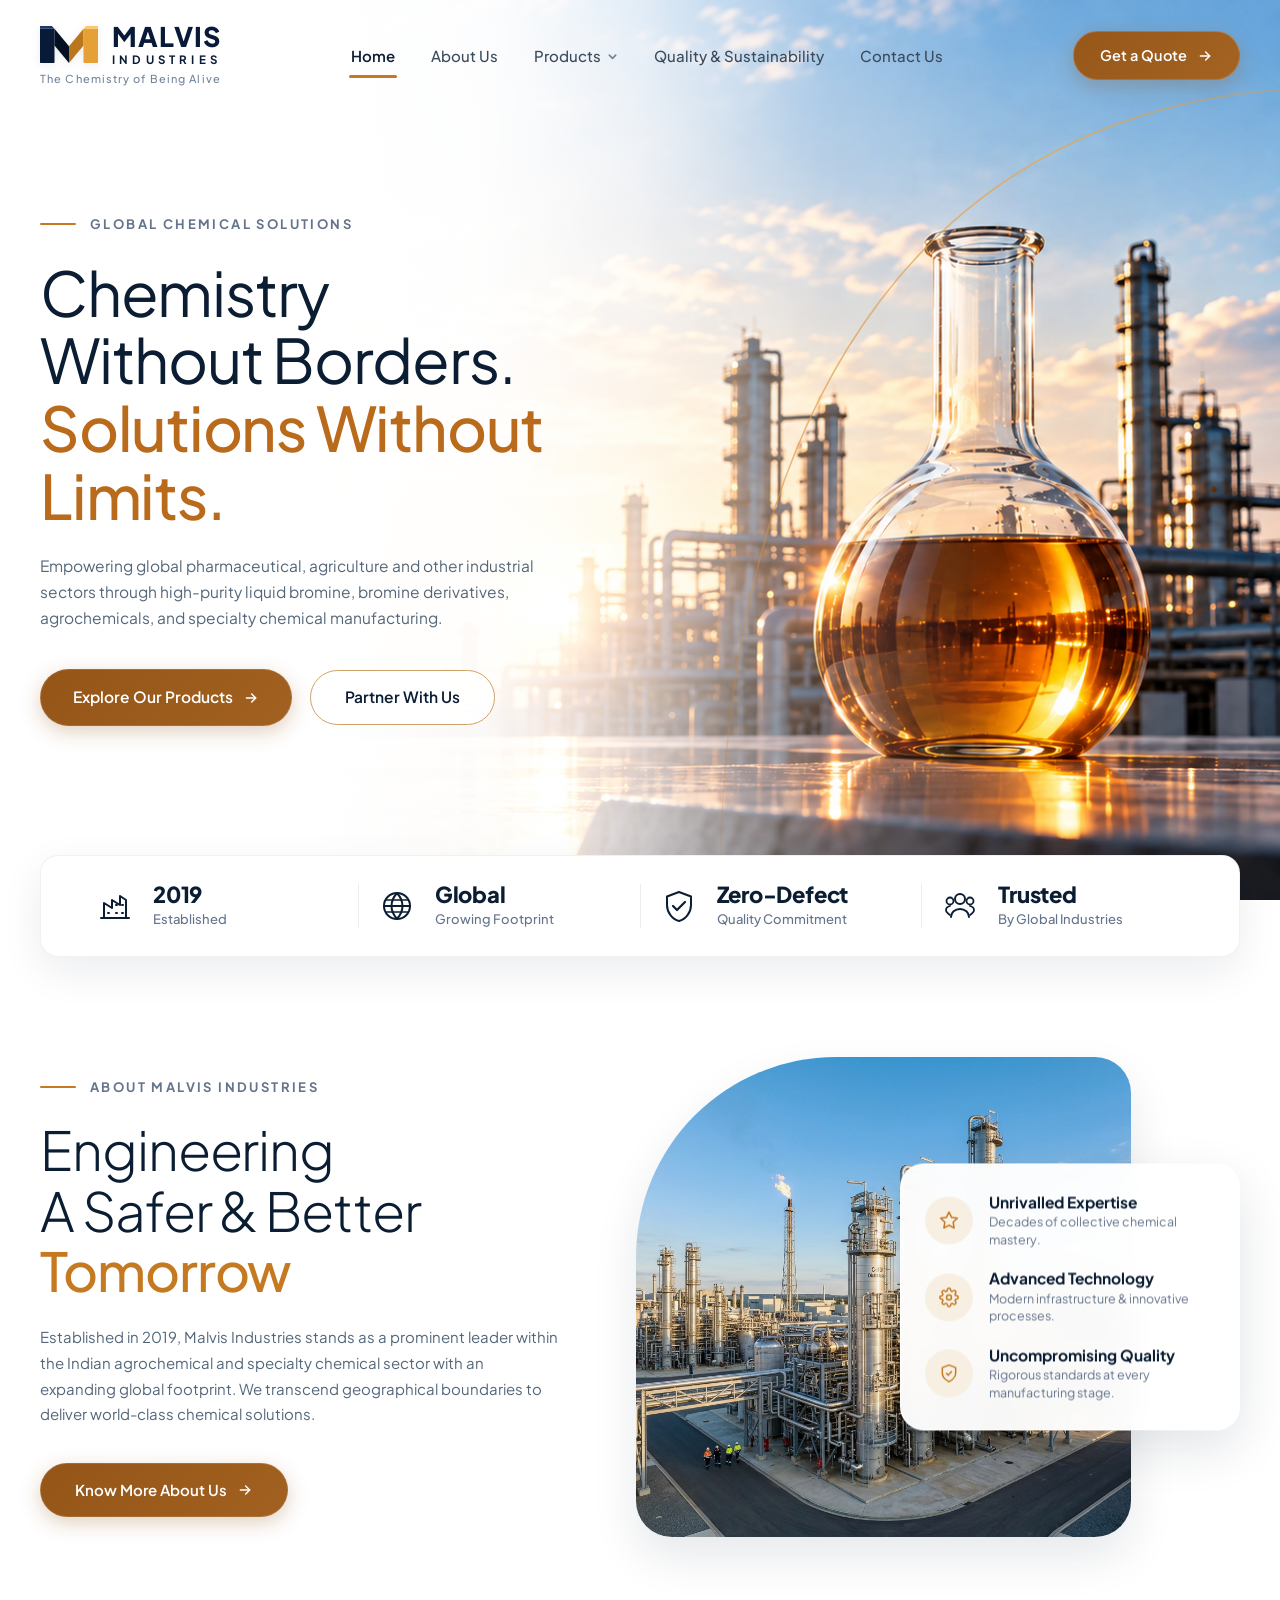
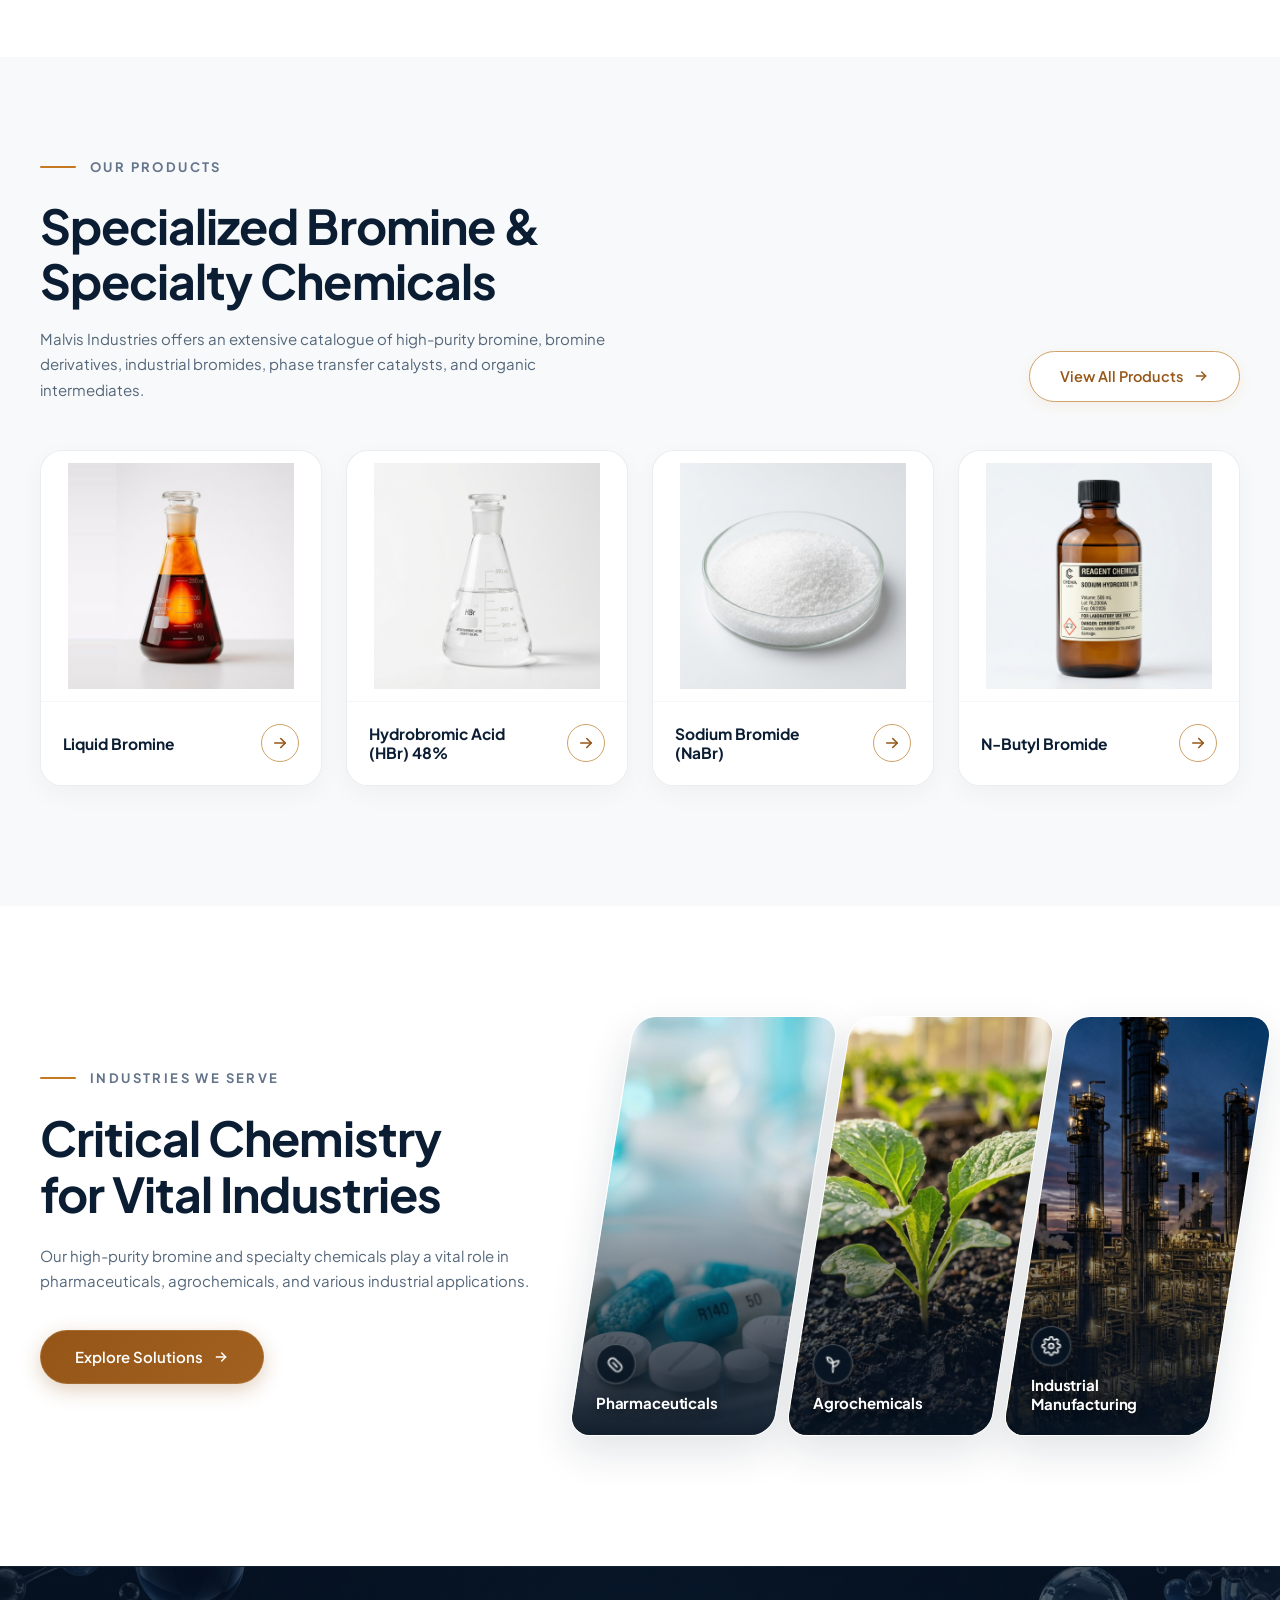
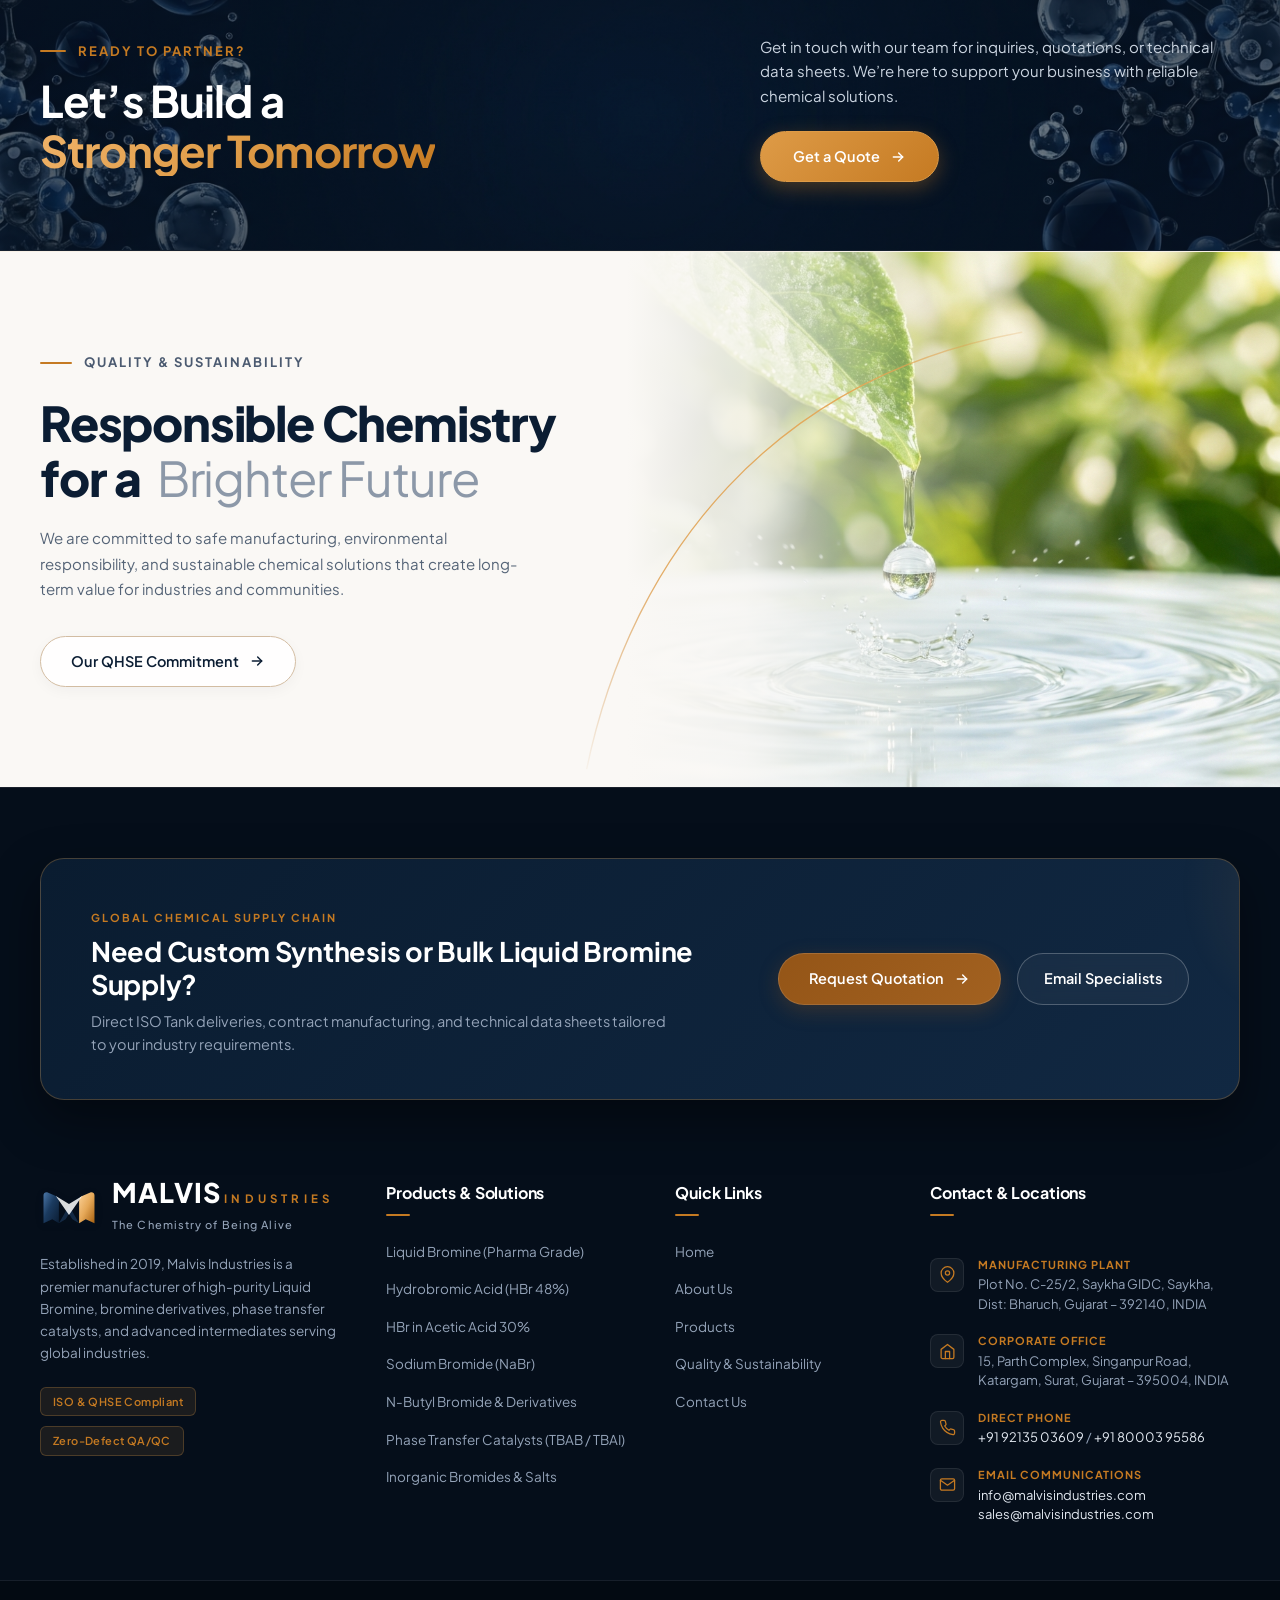
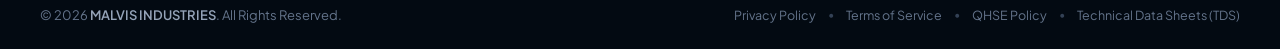
==== index.html @ 258dcbab "Initial commit: Complete Malvis Industries corporate website with full product catalog, QHSE, and re" ====
<!DOCTYPE html>
<html lang="en">
<head>
  <meta charset="UTF-8">
  <meta name="viewport" content="width=device-width, initial-scale=1.0">
  <title>MALVIS INDUSTRIES — Global Chemical Solutions | Chemistry Without Borders</title>
  <meta name="description" content="Empowering global pharmaceutical, agriculture and other industrial sectors through high-purity liquid bromine, bromine derivatives, agrochemicals, and specialty chemical manufacturing.">
  
  <!-- Google Fonts -->
  <link rel="preconnect" href="https://fonts.googleapis.com">
  <link rel="preconnect" href="https://fonts.gstatic.com" crossorigin>
  <link href="https://fonts.googleapis.com/css2?family=Plus+Jakarta+Sans:ital,wght@0,300;0,400;0,500;0,600;0,700;0,800;1,400;1,500&display=swap" rel="stylesheet">
  
  <link rel="stylesheet" href="style.css">
</head>
<body>

  <!-- Navigation Bar -->
  <header class="navbar-header" id="navbar">
    <div class="nav-container">
      
      <!-- Brand Logo -->
      <a href="#home" class="brand-logo" aria-label="MALVIS INDUSTRIES Homepage">
        <div class="brand-top-row">
          <div class="logo-icon-wrap">
            <!-- 3D Beveled Ribbon M Logo (Wider Aspect Ratio) -->
            <svg class="logo-svg" viewBox="0 0 66 42" fill="none" xmlns="http://www.w3.org/2000/svg">
              <!-- Left Navy Vertical Bar -->
              <rect x="0" y="3" width="16.5" height="39" fill="#081A38" rx="0.5" />
              <!-- Left Navy Diagonal / Inward Slope -->
              <path d="M16.5 3L33 23V42L16.5 22V3Z" fill="#050F22" />
              <!-- Right Gold Diagonal / Inward Slope -->
              <path d="M33 42V23L49.5 3V22L33 42Z" fill="#BA761A" />
              <!-- Right Gold Vertical Bar -->
              <rect x="49.5" y="3" width="16.5" height="39" fill="#E5A135" rx="0.5" />
              
              <!-- 3D Bevel Top Facets -->
              <!-- Left Top Bevel (Lighter Navy) -->
              <polygon points="0,3 16.5,3 13.5,0 0,0" fill="#1C386B" />
              <!-- Right Top Bevel (Bright Gold Accent) -->
              <polygon points="49.5,3 66,3 66,0 52.5,0" fill="#F8C768" />
            </svg>
          </div>
          <div class="brand-name-col">
            <span class="brand-malvis">MALVIS</span>
            <span class="brand-industries">INDUSTRIES</span>
          </div>
        </div>
        <span class="brand-tagline">The Chemistry of Being Alive</span>
      </a>

      <!-- Desktop Navigation Menu -->
      <nav class="nav-menu" id="navMenu">
        <ul class="nav-list">
          <li class="nav-item">
            <a href="#home" class="nav-link active">Home</a>
          </li>
          <li class="nav-item">
            <a href="about.html" class="nav-link">About Us</a>
          </li>
          <li class="nav-item has-dropdown">
            <a href="products.html" class="nav-link dropdown-toggle" aria-expanded="false" aria-haspopup="true">
              <span>Products</span>
              <svg class="dropdown-chevron" viewBox="0 0 12 12" fill="none" xmlns="http://www.w3.org/2000/svg">
                <path d="M2.5 4.5L6 8L9.5 4.5" stroke="currentColor" stroke-width="1.8" stroke-linecap="round" stroke-linejoin="round"/>
              </svg>
            </a>

            <!-- Mega Dropdown Menu -->
            <div class="nav-dropdown-menu">
              <div class="dropdown-inner">
                <div class="dropdown-header-banner">
                  <div class="dropdown-banner-copy">
                    <span class="dropdown-eyebrow">OUR CHEMICAL PORTFOLIO</span>
                    <h4 class="dropdown-banner-title">High-Purity Bromine & Specialty Solutions</h4>
                  </div>
                  <a href="products.html" class="dropdown-all-link">
                    <span>View Full Catalog</span>
                    <svg viewBox="0 0 16 16" fill="none" class="dropdown-arrow-svg">
                      <path d="M3.33 8h9.34M8.67 4l4 4-4 4" stroke="currentColor" stroke-width="1.6" stroke-linecap="round" stroke-linejoin="round"/>
                    </svg>
                  </a>
                </div>

                <div class="dropdown-categories-grid">
                  
                  <!-- Category 1: Liquid Bromine & Core Products -->
                  <a href="products.html#cat-liquid-bromine" class="dropdown-cat-card">
                    <div class="dropdown-cat-icon">
                      <svg viewBox="0 0 24 24" fill="none" stroke="currentColor" stroke-width="1.8" stroke-linecap="round" stroke-linejoin="round">
                        <path d="M10 2v7.31a2 2 0 0 1-.37 1.17l-4.26 6.39A2 2 0 0 0 7.04 20h9.92a2 2 0 0 0 1.67-3.13l-4.26-6.39A2 2 0 0 1 14 9.31V2M8.5 2h7M7 16h10"/>
                      </svg>
                    </div>
                    <div class="dropdown-cat-content">
                      <h5 class="dropdown-cat-name">Liquid Bromine & Core</h5>
                      <p class="dropdown-cat-desc">Pure Bromine 99.5%, HBr 48%, NaBr & CaBr2</p>
                    </div>
                    <span class="dropdown-item-arrow">→</span>
                  </a>

                  <!-- Category 2: Organic Bromine Derivatives -->
                  <a href="products.html#cat-organic-bromine" class="dropdown-cat-card">
                    <div class="dropdown-cat-icon">
                      <svg viewBox="0 0 24 24" fill="none" stroke="currentColor" stroke-width="1.8" stroke-linecap="round" stroke-linejoin="round">
                        <circle cx="6" cy="18" r="2.8"/>
                        <circle cx="18" cy="18" r="2.8"/>
                        <circle cx="12" cy="6" r="2.8"/>
                        <line x1="8.8" y1="18" x2="15.2" y2="18"/>
                        <line x1="7.6" y1="15.5" x2="10.4" y2="8.5"/>
                        <line x1="16.4" y1="15.5" x2="13.6" y2="8.5"/>
                      </svg>
                    </div>
                    <div class="dropdown-cat-content">
                      <h5 class="dropdown-cat-name">Organic Bromine Derivatives</h5>
                      <p class="dropdown-cat-desc">NBS, BCP, Bromoacetyl Bromide & Intermediates</p>
                    </div>
                    <span class="dropdown-item-arrow">→</span>
                  </a>

                  <!-- Category 3: Inorganic Bromides & Salts -->
                  <a href="products.html#cat-inorganic-bromides" class="dropdown-cat-card">
                    <div class="dropdown-cat-icon">
                      <svg viewBox="0 0 24 24" fill="none" stroke="currentColor" stroke-width="1.8" stroke-linecap="round" stroke-linejoin="round">
                        <path d="M21 16V8a2 2 0 0 0-1-1.73l-7-4a2 2 0 0 0-2 0l-7 4A2 2 0 0 0 3 8v8a2 2 0 0 0 1 1.73l7 4a2 2 0 0 0 2 0l7-4A2 2 0 0 0 21 16z"/>
                        <polyline points="3.27 6.96 12 12.01 20.73 6.96"/>
                        <line x1="12" y1="22.08" x2="12" y2="12"/>
                      </svg>
                    </div>
                    <div class="dropdown-cat-content">
                      <h5 class="dropdown-cat-name">Inorganic Bromides & Salts</h5>
                      <p class="dropdown-cat-desc">KBr, NH4Br, Zinc Bromide & Sodium Bromate</p>
                    </div>
                    <span class="dropdown-item-arrow">→</span>
                  </a>

                  <!-- Category 4: Quaternary Ammonium & Catalysts -->
                  <a href="products.html#cat-quaternary-ammonium" class="dropdown-cat-card">
                    <div class="dropdown-cat-icon">
                      <svg viewBox="0 0 24 24" fill="none" stroke="currentColor" stroke-width="1.8" stroke-linecap="round" stroke-linejoin="round">
                        <circle cx="12" cy="12" r="2.5"/>
                        <ellipse cx="12" cy="12" rx="9" ry="4" transform="rotate(30 12 12)"/>
                        <ellipse cx="12" cy="12" rx="9" ry="4" transform="rotate(-30 12 12)"/>
                        <ellipse cx="12" cy="12" rx="9" ry="4" transform="rotate(90 12 12)"/>
                      </svg>
                    </div>
                    <div class="dropdown-cat-content">
                      <h5 class="dropdown-cat-name">Quaternary Ammonium & Catalysts</h5>
                      <p class="dropdown-cat-desc">TBAB, TEBAC, CTAB & Phase Transfer Catalysts</p>
                    </div>
                    <span class="dropdown-item-arrow">→</span>
                  </a>

                </div>

                <!-- Dropdown Quick Contact Footer Strip -->
                <div class="dropdown-footer-bar">
                  <div class="dropdown-footer-left">
                    <span class="footer-dot-pulse"></span>
                    <span>Need bulk supply or custom formulations?</span>
                  </div>
                  <a href="contact.html#get-in-touch" class="dropdown-footer-action">
                    <span>Contact Sales</span>
                    <svg viewBox="0 0 14 14" fill="none">
                      <path d="M2.5 7h9M8 3.5l3.5 3.5L8 10.5" stroke="currentColor" stroke-width="1.6" stroke-linecap="round" stroke-linejoin="round"/>
                    </svg>
                  </a>
                </div>

              </div>
            </div>
          </li>
          <li class="nav-item">
            <a href="quality.html" class="nav-link">Quality & Sustainability</a>
          </li>
          <li class="nav-item">
            <a href="contact.html" class="nav-link">Contact Us</a>
          </li>
        </ul>
      </nav>

      <!-- Header Action CTA Button -->
      <div class="nav-cta-wrapper">
        <a href="#quote" class="btn-quote" id="openQuoteModalBtn">
          <span>Get a Quote</span>
          <svg class="btn-arrow" viewBox="0 0 20 20" fill="none" xmlns="http://www.w3.org/2000/svg">
            <path d="M4.16663 10H15.8333" stroke="currentColor" stroke-width="1.8" stroke-linecap="round" stroke-linejoin="round"/>
            <path d="M10.8333 5L15.8333 10L10.8333 15" stroke="currentColor" stroke-width="1.8" stroke-linecap="round" stroke-linejoin="round"/>
          </svg>
        </a>

        <!-- Mobile Hamburger Toggle -->
        <button class="mobile-toggle" id="mobileToggle" aria-label="Toggle navigation menu" aria-expanded="false">
          <span class="hamburger-bar"></span>
          <span class="hamburger-bar"></span>
          <span class="hamburger-bar"></span>
        </button>
      </div>

    </div>
  </header>

  <!-- Main Hero Section -->
  <main>
    <section class="hero-section" id="home">
      
      <!-- Decorative Golden Arc Overlay -->
      <div class="golden-arc-decor" aria-hidden="true">
        <svg viewBox="0 0 1200 800" preserveAspectRatio="none" fill="none" xmlns="http://www.w3.org/2000/svg">
          <path d="M500 800 C 500 320, 800 100, 1200 80" stroke="url(#arcGradient)" stroke-width="1.8" />
          <defs>
            <linearGradient id="arcGradient" x1="500" y1="800" x2="1200" y2="80" gradientUnits="userSpaceOnUse">
              <stop offset="0%" stop-color="#C57A22" stop-opacity="0.1" />
              <stop offset="35%" stop-color="#DE9B47" stop-opacity="0.75" />
              <stop offset="75%" stop-color="#E5A858" stop-opacity="0.85" />
              <stop offset="100%" stop-color="#DE9B47" stop-opacity="0.4" />
            </linearGradient>
          </defs>
        </svg>
      </div>

      <!-- Hero Background Visual (Refinery & Flask) -->
      <div class="hero-bg-container">
        <div class="hero-bg-overlay"></div>
        <img src="assets/hero.png" alt="Chemical manufacturing refinery with liquid bromine Florence flask" class="hero-bg-image" />
      </div>

      <!-- Hero Content Inner Container -->
      <div class="hero-container">
        <div class="hero-content">
          
          <!-- Eyebrow Subtitle -->
          <div class="hero-eyebrow">
            <span class="eyebrow-line"></span>
            <span class="eyebrow-text">GLOBAL CHEMICAL SOLUTIONS</span>
          </div>

          <!-- Hero Main Title -->
          <h1 class="hero-title">
            <span class="title-line-1">Chemistry</span>
            <span class="title-line-2">Without Borders.</span>
            <span class="title-line-3">Solutions Without Limits.</span>
          </h1>

          <!-- Hero Description Paragraph -->
          <p class="hero-description">
            Empowering global pharmaceutical, agriculture and other industrial sectors through high-purity liquid bromine, bromine derivatives, agrochemicals, and specialty chemical manufacturing.
          </p>

          <!-- Hero Action Buttons -->
          <div class="hero-actions">
            <a href="#products" class="btn-primary" id="exploreProductsBtn">
              <span>Explore Our Products</span>
              <svg class="btn-arrow" viewBox="0 0 20 20" fill="none" xmlns="http://www.w3.org/2000/svg">
                <path d="M4.16663 10H15.8333" stroke="currentColor" stroke-width="1.8" stroke-linecap="round" stroke-linejoin="round"/>
                <path d="M10.8333 5L15.8333 10L10.8333 15" stroke="currentColor" stroke-width="1.8" stroke-linecap="round" stroke-linejoin="round"/>
              </svg>
            </a>

            <a href="#partner" class="btn-secondary" id="partnerWithUsBtn">
              <span>Partner With Us</span>
            </a>
          </div>

        </div>
      </div>
      
    </section>

    <!-- Floating Stats & Highlights Bar -->
    <section class="stats-section">
      <div class="stats-container">
        <div class="stats-card">
          
          <!-- Stat Item 1 -->
          <div class="stat-item">
            <div class="stat-icon-wrap">
              <svg viewBox="0 0 36 36" fill="none" xmlns="http://www.w3.org/2000/svg" class="stat-icon-svg">
                <path d="M4 30H32M7 30V15L15 20V12L23 17V8L29 12V30H7Z" stroke="#0B1D33" stroke-width="2" stroke-linecap="round" stroke-linejoin="round"/>
                <path d="M11 25H12M19 25H20M25 25H26M19 17H20M25 17H26" stroke="#0B1D33" stroke-width="2" stroke-linecap="round"/>
              </svg>
            </div>
            <div class="stat-text-wrap">
              <span class="stat-value">2019</span>
              <span class="stat-label">Established</span>
            </div>
          </div>

          <div class="stat-divider"></div>

          <!-- Stat Item 2 -->
          <div class="stat-item">
            <div class="stat-icon-wrap">
              <svg viewBox="0 0 36 36" fill="none" xmlns="http://www.w3.org/2000/svg" class="stat-icon-svg">
                <circle cx="18" cy="18" r="13" stroke="#0B1D33" stroke-width="2"/>
                <path d="M5 18H31M18 5C21.5 9 23.5 13.5 23.5 18C23.5 22.5 21.5 27 18 31C14.5 27 12.5 22.5 12.5 18C12.5 13.5 14.5 9 18 5Z" stroke="#0B1D33" stroke-width="2" stroke-linecap="round" stroke-linejoin="round"/>
                <path d="M7.5 12H28.5M7.5 24H28.5" stroke="#0B1D33" stroke-width="1.6" stroke-linecap="round"/>
              </svg>
            </div>
            <div class="stat-text-wrap">
              <span class="stat-value">Global</span>
              <span class="stat-label">Growing Footprint</span>
            </div>
          </div>

          <div class="stat-divider"></div>

          <!-- Stat Item 3 -->
          <div class="stat-item">
            <div class="stat-icon-wrap">
              <svg viewBox="0 0 36 36" fill="none" xmlns="http://www.w3.org/2000/svg" class="stat-icon-svg">
                <path d="M18 4L6 8.5V17C6 24.5 11.2 31.2 18 33C24.8 31.2 30 24.5 30 17V8.5L18 4Z" stroke="#0B1D33" stroke-width="2" stroke-linecap="round" stroke-linejoin="round"/>
                <path d="M12 18L16 22L24 14" stroke="#0B1D33" stroke-width="2.2" stroke-linecap="round" stroke-linejoin="round"/>
              </svg>
            </div>
            <div class="stat-text-wrap">
              <span class="stat-value">Zero-Defect</span>
              <span class="stat-label">Quality Commitment</span>
            </div>
          </div>

          <div class="stat-divider"></div>

          <!-- Stat Item 4 -->
          <div class="stat-item">
            <div class="stat-icon-wrap">
              <svg viewBox="0 0 36 36" fill="none" xmlns="http://www.w3.org/2000/svg" class="stat-icon-svg">
                <circle cx="18" cy="11" r="5" stroke="#0B1D33" stroke-width="2"/>
                <path d="M9 29C9 24.5 13 21 18 21C23 21 27 24.5 27 29" stroke="#0B1D33" stroke-width="2" stroke-linecap="round"/>
                <circle cx="28" cy="13" r="3.5" stroke="#0B1D33" stroke-width="1.8"/>
                <path d="M28 27C29.8 25.8 32 24.2 32 22C32 19.5 30 18.5 28 18" stroke="#0B1D33" stroke-width="1.8" stroke-linecap="round"/>
                <circle cx="8" cy="13" r="3.5" stroke="#0B1D33" stroke-width="1.8"/>
                <path d="M8 27C6.2 25.8 4 24.2 4 22C4 19.5 6 18.5 8 18" stroke="#0B1D33" stroke-width="1.8" stroke-linecap="round"/>
              </svg>
            </div>
            <div class="stat-text-wrap">
              <span class="stat-value">Trusted</span>
              <span class="stat-label">By Global Industries</span>
            </div>
          </div>

        </div>
      </div>
    </section>

    <!-- About Section -->
    <section class="about-section" id="about">
      <div class="about-container">
        <div class="about-grid">
          
          <!-- Left Column: Copy & Action -->
          <div class="about-content">
            <div class="about-eyebrow">
              <span class="eyebrow-line"></span>
              <span class="eyebrow-text">ABOUT MALVIS INDUSTRIES</span>
            </div>

            <h2 class="about-title">
              <span class="title-line-dark">Engineering</span>
              <span class="title-line-dark">A Safer & Better</span>
              <span class="title-line-amber">Tomorrow</span>
            </h2>

            <p class="about-description">
              Established in 2019, Malvis Industries stands as a prominent leader within the Indian agrochemical and specialty chemical sector with an expanding global footprint. We transcend geographical boundaries to deliver world-class chemical solutions.
            </p>

            <a href="#about-more" class="btn-primary btn-about-cta" id="knowMoreBtn">
              <span>Know More About Us</span>
              <svg class="btn-arrow" viewBox="0 0 20 20" fill="none" xmlns="http://www.w3.org/2000/svg">
                <path d="M4.16663 10H15.8333" stroke="currentColor" stroke-width="1.8" stroke-linecap="round" stroke-linejoin="round"/>
                <path d="M10.8333 5L15.8333 10L10.8333 15" stroke="currentColor" stroke-width="1.8" stroke-linecap="round" stroke-linejoin="round"/>
              </svg>
            </a>
          </div>

          <!-- Right Column: Visual Arch & Floating Feature Card -->
          <div class="about-visual-wrapper">
            
            <!-- Arched Image Container -->
            <div class="about-arch-frame">
              <img src="assets/about-refinery.jpg" alt="Malvis chemical manufacturing refinery and modern distillation infrastructure" class="about-arch-image" />
              <div class="about-arch-overlay"></div>
            </div>

            <!-- Overlapping Modern Feature Card -->
            <div class="about-feature-card">
              
              <!-- Feature Item 1 -->
              <div class="feature-item">
                <div class="feature-icon-badge">
                  <svg viewBox="0 0 24 24" fill="none" xmlns="http://www.w3.org/2000/svg" class="feature-svg">
                    <path d="M12 2L15.09 8.26L22 9.27L17 14.14L18.18 21.02L12 17.77L5.82 21.02L7 14.14L2 9.27L8.91 8.26L12 2Z" stroke="#C57A22" stroke-width="1.8" stroke-linecap="round" stroke-linejoin="round"/>
                  </svg>
                </div>
                <div class="feature-text">
                  <h3 class="feature-title">Unrivalled Expertise</h3>
                  <p class="feature-desc">Decades of collective chemical mastery.</p>
                </div>
              </div>

              <!-- Feature Item 2 -->
              <div class="feature-item">
                <div class="feature-icon-badge">
                  <svg viewBox="0 0 24 24" fill="none" xmlns="http://www.w3.org/2000/svg" class="feature-svg">
                    <circle cx="12" cy="12" r="3" stroke="#C57A22" stroke-width="1.8"/>
                    <path d="M19.4 15a1.65 1.65 0 0 0 .33 1.82l.06.06a2 2 0 0 1 0 2.83 2 2 0 0 1-2.83 0l-.06-.06a1.65 1.65 0 0 0-1.82-.33 1.65 1.65 0 0 0-1 1.51V21a2 2 0 0 1-2 2 2 2 0 0 1-2-2v-.09A1.65 1.65 0 0 0 9 19.4a1.65 1.65 0 0 0-1.82.33l-.06.06a2 2 0 0 1-2.83 0 2 2 0 0 1 0-2.83l.06-.06a1.65 1.65 0 0 0 .33-1.82 1.65 1.65 0 0 0-1.51-1H3a2 2 0 0 1-2-2 2 2 0 0 1 2-2h.09A1.65 1.65 0 0 0 4.6 9a1.65 1.65 0 0 0-.33-1.82l-.06-.06a2 2 0 0 1 0-2.83 2 2 0 0 1 2.83 0l.06.06a1.65 1.65 0 0 0 1.82.33H9a1.65 1.65 0 0 0 1-1.51V3a2 2 0 0 1 2-2 2 2 0 0 1 2 2v.09a1.65 1.65 0 0 0 1 1.51 1.65 1.65 0 0 0 1.82-.33l.06-.06a2 2 0 0 1 2.83 0 2 2 0 0 1 0 2.83l-.06.06a1.65 1.65 0 0 0-.33 1.82V9a1.65 1.65 0 0 0 1.51 1H21a2 2 0 0 1 2 2 2 2 0 0 1-2 2h-.09a1.65 1.65 0 0 0-1.51 1z" stroke="#C57A22" stroke-width="1.8" stroke-linecap="round" stroke-linejoin="round"/>
                  </svg>
                </div>
                <div class="feature-text">
                  <h3 class="feature-title">Advanced Technology</h3>
                  <p class="feature-desc">Modern infrastructure & innovative processes.</p>
                </div>
              </div>

              <!-- Feature Item 3 -->
              <div class="feature-item">
                <div class="feature-icon-badge">
                  <svg viewBox="0 0 24 24" fill="none" xmlns="http://www.w3.org/2000/svg" class="feature-svg">
                    <path d="M12 22s8-4 8-10V5l-8-3-8 3v7c0 6 8 10 8 10z" stroke="#C57A22" stroke-width="1.8" stroke-linecap="round" stroke-linejoin="round"/>
                    <path d="M9 12l2 2 4-4" stroke="#C57A22" stroke-width="1.8" stroke-linecap="round" stroke-linejoin="round"/>
                  </svg>
                </div>
                <div class="feature-text">
                  <h3 class="feature-title">Uncompromising Quality</h3>
                  <p class="feature-desc">Rigorous standards at every manufacturing stage.</p>
                </div>
              </div>

            </div>

          </div>

        </div>
      </div>
    </section>

    <!-- Products Showcase Section -->
    <section class="products-section" id="products">
      <div class="products-container">
        
        <!-- Products Header Row -->
        <div class="products-header">
          <div class="products-header-left">
            <div class="products-eyebrow">
              <span class="eyebrow-line"></span>
              <span class="eyebrow-text">OUR PRODUCTS</span>
            </div>
            <h2 class="products-title">
              <span>Specialized Bromine &</span>
              <span>Specialty Chemicals</span>
            </h2>
            <p class="products-subtitle">
              Malvis Industries offers an extensive catalogue of high-purity bromine, bromine derivatives, industrial bromides, phase transfer catalysts, and organic intermediates.
            </p>
          </div>

          <div class="products-header-right">
            <a href="#quote" class="btn-outline-gold" id="viewAllProductsBtn">
              <span>View All Products</span>
              <svg class="btn-arrow" viewBox="0 0 20 20" fill="none" xmlns="http://www.w3.org/2000/svg">
                <path d="M4.16663 10H15.8333" stroke="currentColor" stroke-width="1.8" stroke-linecap="round" stroke-linejoin="round"/>
                <path d="M10.8333 5L15.8333 10L10.8333 15" stroke="currentColor" stroke-width="1.8" stroke-linecap="round" stroke-linejoin="round"/>
              </svg>
            </a>
          </div>
        </div>

        <!-- 4 Product Cards Grid -->
        <div class="products-grid">
          
          <!-- Product Card 1: Liquid Bromine -->
          <div class="product-card">
            <div class="product-image-box">
              <img src="assets/prod-liquid-bromine.jpg" alt="Liquid Bromine in laboratory Erlenmeyer flask" class="product-img" />
            </div>
            <div class="product-card-footer">
              <h3 class="product-name">Liquid Bromine</h3>
              <a href="#quote" class="product-arrow-btn" aria-label="Learn more about Liquid Bromine">
                <svg viewBox="0 0 20 20" fill="none" xmlns="http://www.w3.org/2000/svg" class="arrow-svg">
                  <path d="M4.16663 10H15.8333" stroke="currentColor" stroke-width="1.8" stroke-linecap="round" stroke-linejoin="round"/>
                  <path d="M10.8333 5L15.8333 10L10.8333 15" stroke="currentColor" stroke-width="1.8" stroke-linecap="round" stroke-linejoin="round"/>
                </svg>
              </a>
            </div>
          </div>

          <!-- Product Card 2: Hydrobromic Acid (HBr) 48% -->
          <div class="product-card">
            <div class="product-image-box">
              <img src="assets/prod-hbr-acid.jpg" alt="Hydrobromic Acid (HBr) 48% in conical flask" class="product-img" />
            </div>
            <div class="product-card-footer">
              <h3 class="product-name">Hydrobromic Acid<br>(HBr) 48%</h3>
              <a href="#quote" class="product-arrow-btn" aria-label="Learn more about Hydrobromic Acid">
                <svg viewBox="0 0 20 20" fill="none" xmlns="http://www.w3.org/2000/svg" class="arrow-svg">
                  <path d="M4.16663 10H15.8333" stroke="currentColor" stroke-width="1.8" stroke-linecap="round" stroke-linejoin="round"/>
                  <path d="M10.8333 5L15.8333 10L10.8333 15" stroke="currentColor" stroke-width="1.8" stroke-linecap="round" stroke-linejoin="round"/>
                </svg>
              </a>
            </div>
          </div>

          <!-- Product Card 3: Sodium Bromide (NaBr) -->
          <div class="product-card">
            <div class="product-image-box">
              <img src="assets/prod-sodium-bromide.jpg" alt="Sodium Bromide (NaBr) powder in glass dish" class="product-img" />
            </div>
            <div class="product-card-footer">
              <h3 class="product-name">Sodium Bromide<br>(NaBr)</h3>
              <a href="#quote" class="product-arrow-btn" aria-label="Learn more about Sodium Bromide">
                <svg viewBox="0 0 20 20" fill="none" xmlns="http://www.w3.org/2000/svg" class="arrow-svg">
                  <path d="M4.16663 10H15.8333" stroke="currentColor" stroke-width="1.8" stroke-linecap="round" stroke-linejoin="round"/>
                  <path d="M10.8333 5L15.8333 10L10.8333 15" stroke="currentColor" stroke-width="1.8" stroke-linecap="round" stroke-linejoin="round"/>
                </svg>
              </a>
            </div>
          </div>

          <!-- Product Card 4: N-Butyl Bromide -->
          <div class="product-card">
            <div class="product-image-box">
              <img src="assets/prod-butyl-bromide.jpg" alt="N-Butyl Bromide amber reagent chemical bottle" class="product-img" />
            </div>
            <div class="product-card-footer">
              <h3 class="product-name">N-Butyl Bromide</h3>
              <a href="#quote" class="product-arrow-btn" aria-label="Learn more about N-Butyl Bromide">
                <svg viewBox="0 0 20 20" fill="none" xmlns="http://www.w3.org/2000/svg" class="arrow-svg">
                  <path d="M4.16663 10H15.8333" stroke="currentColor" stroke-width="1.8" stroke-linecap="round" stroke-linejoin="round"/>
                  <path d="M10.8333 5L15.8333 10L10.8333 15" stroke="currentColor" stroke-width="1.8" stroke-linecap="round" stroke-linejoin="round"/>
                </svg>
              </a>
            </div>
          </div>

        </div>

      </div>
    </section>

    <!-- Industries We Serve Section -->
    <section class="industries-section" id="industries">
      <div class="industries-container">
        <div class="industries-grid">
          
          <!-- Left Column: Copy & CTA -->
          <div class="industries-content">
            <div class="industries-eyebrow">
              <span class="eyebrow-line"></span>
              <span class="eyebrow-text">INDUSTRIES WE SERVE</span>
            </div>
            
            <h2 class="industries-title">
              <span>Critical Chemistry</span>
              <span>for Vital Industries</span>
            </h2>

            <p class="industries-description">
              Our high-purity bromine and specialty chemicals play a vital role in pharmaceuticals, agrochemicals, and various industrial applications.
            </p>

            <a href="#quote" class="btn-primary btn-industries-cta" id="exploreSolutionsBtn">
              <span>Explore Solutions</span>
              <svg class="btn-arrow" viewBox="0 0 20 20" fill="none" xmlns="http://www.w3.org/2000/svg">
                <path d="M4.16663 10H15.8333" stroke="currentColor" stroke-width="1.8" stroke-linecap="round" stroke-linejoin="round"/>
                <path d="M10.8333 5L15.8333 10L10.8333 15" stroke="currentColor" stroke-width="1.8" stroke-linecap="round" stroke-linejoin="round"/>
              </svg>
            </a>
          </div>

          <!-- Right Column: 3 Slanted Visual Cards -->
          <div class="industries-cards-wrap">
            
            <!-- Industry Card 1: Pharmaceuticals -->
            <div class="industry-card">
              <div class="industry-card-inner">
                <img src="assets/ind-pharma.jpg" alt="Pharmaceuticals chemical applications" class="industry-card-img" />
              </div>
              <div class="industry-card-overlay"></div>
              <div class="industry-card-content">
                <div class="industry-icon-badge">
                  <!-- Pill / Capsule SVG Icon -->
                  <svg viewBox="0 0 24 24" fill="none" xmlns="http://www.w3.org/2000/svg" class="industry-svg">
                    <path d="M10.5 19.5L4.5 13.5C2.5 11.5 2.5 8.5 4.5 6.5C6.5 4.5 9.5 4.5 11.5 6.5L17.5 12.5C19.5 14.5 19.5 17.5 17.5 19.5C15.5 21.5 12.5 21.5 10.5 19.5Z" stroke="#FFFFFF" stroke-width="1.8" stroke-linecap="round" stroke-linejoin="round"/>
                    <path d="M8.5 10.5L13.5 15.5" stroke="#FFFFFF" stroke-width="1.8" stroke-linecap="round"/>
                  </svg>
                </div>
                <h3 class="industry-card-title">Pharmaceuticals</h3>
              </div>
            </div>

            <!-- Industry Card 2: Agrochemicals -->
            <div class="industry-card">
              <div class="industry-card-inner">
                <img src="assets/ind-agro.jpg" alt="Agrochemicals crop science and fertilizers" class="industry-card-img" />
              </div>
              <div class="industry-card-overlay"></div>
              <div class="industry-card-content">
                <div class="industry-icon-badge">
                  <!-- Leaf / Sprout SVG Icon -->
                  <svg viewBox="0 0 24 24" fill="none" xmlns="http://www.w3.org/2000/svg" class="industry-svg">
                    <path d="M12 22C12 22 12 15 12 11C12 7 9 4 5 4C5 8 8 11 12 11M12 11C12 11 15 8 19 8C19 12 16 15 12 15" stroke="#FFFFFF" stroke-width="1.8" stroke-linecap="round" stroke-linejoin="round"/>
                  </svg>
                </div>
                <h3 class="industry-card-title">Agrochemicals</h3>
              </div>
            </div>

            <!-- Industry Card 3: Industrial Manufacturing -->
            <div class="industry-card">
              <div class="industry-card-inner">
                <img src="assets/ind-manufacturing.jpg" alt="Industrial chemical manufacturing refinery" class="industry-card-img" />
              </div>
              <div class="industry-card-overlay"></div>
              <div class="industry-card-content">
                <div class="industry-icon-badge">
                  <!-- Factory / Gear SVG Icon -->
                  <svg viewBox="0 0 24 24" fill="none" xmlns="http://www.w3.org/2000/svg" class="industry-svg">
                    <path d="M19.4 15a1.65 1.65 0 0 0 .33 1.82l.06.06a2 2 0 0 1 0 2.83 2 2 0 0 1-2.83 0l-.06-.06a1.65 1.65 0 0 0-1.82-.33 1.65 1.65 0 0 0-1 1.51V21a2 2 0 0 1-2 2 2 2 0 0 1-2-2v-.09A1.65 1.65 0 0 0 9 19.4a1.65 1.65 0 0 0-1.82.33l-.06.06a2 2 0 0 1-2.83 0 2 2 0 0 1 0-2.83l.06-.06a1.65 1.65 0 0 0 .33-1.82 1.65 1.65 0 0 0-1.51-1H3a2 2 0 0 1-2-2 2 2 0 0 1 2-2h.09A1.65 1.65 0 0 0 4.6 9a1.65 1.65 0 0 0-.33-1.82l-.06-.06a2 2 0 0 1 0-2.83 2 2 0 0 1 2.83 0l.06.06a1.65 1.65 0 0 0 1.82.33H9a1.65 1.65 0 0 0 1-1.51V3a2 2 0 0 1 2-2 2 2 0 0 1 2 2v.09a1.65 1.65 0 0 0 1 1.51 1.65 1.65 0 0 0 1.82-.33l.06-.06a2 2 0 0 1 2.83 0 2 2 0 0 1 0 2.83l-.06.06a1.65 1.65 0 0 0-.33 1.82V9a1.65 1.65 0 0 0 1.51 1H21a2 2 0 0 1 2 2 2 2 0 0 1-2 2h-.09a1.65 1.65 0 0 0-1.51 1z" stroke="#FFFFFF" stroke-width="1.8" stroke-linecap="round" stroke-linejoin="round"/>
                    <circle cx="12" cy="12" r="3" stroke="#FFFFFF" stroke-width="1.8"/>
                  </svg>
                </div>
                <h3 class="industry-card-title">Industrial<br>Manufacturing</h3>
              </div>
            </div>

          </div>

        </div>
      </div>
    </section>

    <!-- Ready to Partner CTA Banner Section -->
    <section class="partner-banner-section">
      <div class="banner-bg-wrap">
        <img src="assets/banner-molecules.jpg" alt="Chemical molecular network background" class="banner-bg-img" />
        <div class="banner-bg-overlay"></div>
      </div>
      <div class="banner-container">
        <div class="banner-content-grid">
          
          <!-- Banner Left: Headline -->
          <div class="banner-left">
            <div class="banner-eyebrow">
              <span class="eyebrow-line-gold"></span>
              <span class="eyebrow-text-gold">READY TO PARTNER?</span>
            </div>
            <h2 class="banner-title">
              <span class="title-white">Let’s Build a</span>
              <span class="title-amber">Stronger Tomorrow</span>
            </h2>
          </div>

          <!-- Banner Right: Description & CTA -->
          <div class="banner-right">
            <p class="banner-desc">
              Get in touch with our team for inquiries, quotations, or technical data sheets. We’re here to support your business with reliable chemical solutions.
            </p>
            <a href="#quote" class="btn-primary btn-banner-cta" id="bannerGetQuoteBtn">
              <span>Get a Quote</span>
              <svg class="btn-arrow" viewBox="0 0 20 20" fill="none" xmlns="http://www.w3.org/2000/svg">
                <path d="M4.16663 10H15.8333" stroke="currentColor" stroke-width="1.8" stroke-linecap="round" stroke-linejoin="round"/>
                <path d="M10.8333 5L15.8333 10L10.8333 15" stroke="currentColor" stroke-width="1.8" stroke-linecap="round" stroke-linejoin="round"/>
              </svg>
            </a>
          </div>

        </div>
      </div>
    </section>

    <!-- Quality & Sustainability Section -->
    <section class="sustainability-section" id="quality">
      
      <!-- Sustainability Background Image Layer -->
      <div class="sustainability-bg-container">
        <div class="sustainability-bg-overlay"></div>
        <img src="assets/sustainability-leaf.jpg" alt="Pristine water droplet on fresh green leaf environmental sustainability" class="sustainability-bg-image" />
      </div>

      <!-- Golden Arc SVG Overlay -->
      <div class="sustainability-arc-decor" aria-hidden="true">
        <svg viewBox="0 0 1440 600" preserveAspectRatio="none" fill="none" xmlns="http://www.w3.org/2000/svg">
          <path d="M 660 580 C 710 340, 870 140, 1150 90" stroke="url(#sustArcGradient)" stroke-width="1.6" />
          <defs>
            <linearGradient id="sustArcGradient" x1="660" y1="580" x2="1150" y2="90" gradientUnits="userSpaceOnUse">
              <stop offset="0%" stop-color="#C57A22" stop-opacity="0.05" />
              <stop offset="30%" stop-color="#DE9B47" stop-opacity="0.8" />
              <stop offset="75%" stop-color="#E5A858" stop-opacity="0.95" />
              <stop offset="100%" stop-color="#DE9B47" stop-opacity="0.2" />
            </linearGradient>
          </defs>
        </svg>
      </div>

      <!-- Sustainability Content Container -->
      <div class="sustainability-container">
        <div class="sustainability-content">
          
          <div class="sustainability-eyebrow">
            <span class="eyebrow-line"></span>
            <span class="eyebrow-text">QUALITY & SUSTAINABILITY</span>
          </div>

          <h2 class="sustainability-title">
            <span class="sustainability-title-line">Responsible Chemistry</span>
            <span class="sustainability-title-line">
              <span class="text-navy">for a</span>
              <span class="text-muted">Brighter Future</span>
            </span>
          </h2>

          <p class="sustainability-description">
            We are committed to safe manufacturing, environmental responsibility, and sustainable chemical solutions that create long-term value for industries and communities.
          </p>

          <a href="#quote" class="btn-outline-dark" id="qhseCommitmentBtn">
            <span>Our QHSE Commitment</span>
            <svg class="btn-arrow" viewBox="0 0 20 20" fill="none" xmlns="http://www.w3.org/2000/svg">
              <path d="M4.16663 10H15.8333" stroke="currentColor" stroke-width="1.8" stroke-linecap="round" stroke-linejoin="round"/>
              <path d="M10.8333 5L15.8333 10L10.8333 15" stroke="currentColor" stroke-width="1.8" stroke-linecap="round" stroke-linejoin="round"/>
            </svg>
          </a>

        </div>
      </div>

    </section>
  </main>

  <!-- Main Footer Section -->
  <footer class="site-footer" id="contact">
    <div class="footer-top-cta">
      <div class="footer-container">
        <div class="footer-cta-card">
          <div class="footer-cta-content">
            <span class="footer-cta-badge">Global Chemical Supply Chain</span>
            <h3 class="footer-cta-title">Need Custom Synthesis or Bulk Liquid Bromine Supply?</h3>
            <p class="footer-cta-desc">Direct ISO Tank deliveries, contract manufacturing, and technical data sheets tailored to your industry requirements.</p>
          </div>
          <div class="footer-cta-actions">
            <a href="#quote" class="btn-primary btn-footer-cta" id="footerGetQuoteBtn">
              <span>Request Quotation</span>
              <svg class="btn-arrow" viewBox="0 0 20 20" fill="none" xmlns="http://www.w3.org/2000/svg">
                <path d="M4.16663 10H15.8333" stroke="currentColor" stroke-width="1.8" stroke-linecap="round" stroke-linejoin="round"/>
                <path d="M10.8333 5L15.8333 10L10.8333 15" stroke="currentColor" stroke-width="1.8" stroke-linecap="round" stroke-linejoin="round"/>
              </svg>
            </a>
            <a href="mailto:info@malvisindustries.com" class="btn-outline-light">
              <span>Email Specialists</span>
            </a>
          </div>
        </div>
      </div>
    </div>

    <div class="footer-main">
      <div class="footer-container">
        <div class="footer-grid">
          
          <!-- Column 1: Brand & Overview -->
          <div class="footer-col footer-col-brand">
            <a href="index.html" class="footer-logo">
              <div class="logo-icon-wrap">
                <svg viewBox="0 0 66 42" fill="none" xmlns="http://www.w3.org/2000/svg" class="logo-svg">
                  <defs>
                    <linearGradient id="footerNavyRibbonGrad" x1="0%" y1="0%" x2="100%" y2="100%">
                      <stop offset="0%" stop-color="#4B77A8" />
                      <stop offset="45%" stop-color="#1B3B60" />
                      <stop offset="100%" stop-color="#0B1D33" />
                    </linearGradient>
                    <linearGradient id="footerGoldRibbonGrad" x1="0%" y1="0%" x2="100%" y2="100%">
                      <stop offset="0%" stop-color="#FCD299" />
                      <stop offset="50%" stop-color="#E5A858" />
                      <stop offset="100%" stop-color="#A86110" />
                    </linearGradient>
                  </defs>
                  <path d="M4 39L4 7C4 4.5 6.5 2.8 8.8 3.8L18 8C20.2 9 21.5 11.2 21.5 13.6V39L14 34.5L4 39Z" fill="url(#footerNavyRibbonGrad)" />
                  <path d="M21.5 39L33 19L44.5 39L36.8 34.5L33 28L29.2 34.5L21.5 39Z" fill="#142B47" opacity="0.95" />
                  <path d="M44.5 39V13.6C44.5 11.2 45.8 9 48 8L57.2 3.8C59.5 2.8 62 4.5 62 7V39L52 34.5L44.5 39Z" fill="url(#footerGoldRibbonGrad)" />
                  <path d="M18 8L33 29.5L48 8L33 17L18 8Z" fill="#FFFFFF" opacity="0.85" />
                </svg>
              </div>
              <div class="brand-text">
                <span class="brand-malvis text-white">MALVIS</span>
                <span class="brand-industries text-gold">INDUSTRIES</span>
                <span class="brand-tagline text-light-muted">The Chemistry of Being Alive</span>
              </div>
            </a>

            <p class="footer-about-text">
              Established in 2019, Malvis Industries is a premier manufacturer of high-purity Liquid Bromine, bromine derivatives, phase transfer catalysts, and advanced intermediates serving global industries.
            </p>

            <div class="footer-badges">
              <span class="f-badge">ISO & QHSE Compliant</span>
              <span class="f-badge">Zero-Defect QA/QC</span>
            </div>
          </div>

          <!-- Column 2: Chemical Products -->
          <div class="footer-col">
            <h4 class="footer-heading">Products & Solutions</h4>
            <ul class="footer-links">
              <li><a href="products.html#cat-liquid-bromine">Liquid Bromine (Pharma Grade)</a></li>
              <li><a href="products.html#cat-liquid-bromine">Hydrobromic Acid (HBr 48%)</a></li>
              <li><a href="products.html#cat-liquid-bromine">HBr in Acetic Acid 30%</a></li>
              <li><a href="products.html#cat-liquid-bromine">Sodium Bromide (NaBr)</a></li>
              <li><a href="products.html#cat-organic-bromine">N-Butyl Bromide & Derivatives</a></li>
              <li><a href="products.html#cat-quaternary-ammonium">Phase Transfer Catalysts (TBAB / TBAI)</a></li>
              <li><a href="products.html#cat-inorganic-bromides">Inorganic Bromides & Salts</a></li>
            </ul>
          </div>

          <!-- Column 3: Quick Navigation -->
          <div class="footer-col">
            <h4 class="footer-heading">Quick Links</h4>
            <ul class="footer-links">
              <li><a href="index.html">Home</a></li>
              <li><a href="about.html">About Us</a></li>
              <li><a href="products.html">Products</a></li>
              <li><a href="quality.html">Quality & Sustainability</a></li>
              <li><a href="contact.html">Contact Us</a></li>
            </ul>
          </div>

          <!-- Column 4: Contact & Locations -->
          <div class="footer-col footer-col-contact">
            <h4 class="footer-heading">Contact & Locations</h4>
            
            <div class="contact-item">
              <div class="contact-icon">
                <svg viewBox="0 0 24 24" fill="none" stroke="currentColor" stroke-width="1.8" stroke-linecap="round" stroke-linejoin="round">
                  <path d="M21 10c0 7-9 13-9 13s-9-6-9-13a9 9 0 0 1 18 0z"></path>
                  <circle cx="12" cy="10" r="3"></circle>
                </svg>
              </div>
              <div class="contact-detail">
                <span class="contact-label">Manufacturing Plant</span>
                <p class="contact-text">Plot No. C-25/2, Saykha GIDC, Saykha, Dist: Bharuch, Gujarat – 392140, INDIA</p>
              </div>
            </div>

            <div class="contact-item">
              <div class="contact-icon">
                <svg viewBox="0 0 24 24" fill="none" stroke="currentColor" stroke-width="1.8" stroke-linecap="round" stroke-linejoin="round">
                  <path d="M3 9l9-7 9 7v11a2 2 0 0 1-2 2H5a2 2 0 0 1-2-2z"></path>
                  <polyline points="9 22 9 12 15 12 15 22"></polyline>
                </svg>
              </div>
              <div class="contact-detail">
                <span class="contact-label">Corporate Office</span>
                <p class="contact-text">15, Parth Complex, Singanpur Road, Katargam, Surat, Gujarat – 395004, INDIA</p>
              </div>
            </div>

            <div class="contact-item">
              <div class="contact-icon">
                <svg viewBox="0 0 24 24" fill="none" stroke="currentColor" stroke-width="1.8" stroke-linecap="round" stroke-linejoin="round">
                  <path d="M22 16.92v3a2 2 0 0 1-2.18 2 19.79 19.79 0 0 1-8.63-3.07 19.5 19.5 0 0 1-6-6 19.79 19.79 0 0 1-3.07-8.67A2 2 0 0 1 4.11 2h3a2 2 0 0 1 2 1.72 12.84 12.84 0 0 0 .7 2.81 2 2 0 0 1-.45 2.11L8.09 9.91a16 16 0 0 0 6 6l1.27-1.27a2 2 0 0 1 2.11-.45 12.84 12.84 0 0 0 2.81.7A2 2 0 0 1 22 16.92z"></path>
                </svg>
              </div>
              <div class="contact-detail">
                <span class="contact-label">Direct Phone</span>
                <p class="contact-text">
                  <a href="tel:+919213503609">+91 92135 03609</a> / <a href="tel:+918000395586">+91 80003 95586</a>
                </p>
              </div>
            </div>

            <div class="contact-item">
              <div class="contact-icon">
                <svg viewBox="0 0 24 24" fill="none" stroke="currentColor" stroke-width="1.8" stroke-linecap="round" stroke-linejoin="round">
                  <path d="M4 4h16c1.1 0 2 .9 2 2v12c0 1.1-.9 2-2 2H4c-1.1 0-2-.9-2-2V6c0-1.1.9-2 2-2z"></path>
                  <polyline points="22,6 12,13 2,6"></polyline>
                </svg>
              </div>
              <div class="contact-detail">
                <span class="contact-label">Email Communications</span>
                <p class="contact-text">
                  <a href="mailto:info@malvisindustries.com">info@malvisindustries.com</a><br>
                  <a href="mailto:sales@malvisindustries.com">sales@malvisindustries.com</a>
                </p>
              </div>
            </div>

          </div>

        </div>
      </div>
    </div>

    <!-- Footer Bottom Legal & Copyright -->
    <div class="footer-bottom">
      <div class="footer-container">
        <div class="footer-bottom-flex">
          <p class="footer-copyright">
            © 2026 <strong>MALVIS INDUSTRIES</strong>. All Rights Reserved.
          </p>
          <div class="footer-legal-links">
            <a href="#">Privacy Policy</a>
            <span class="legal-dot">•</span>
            <a href="#">Terms of Service</a>
            <span class="legal-dot">•</span>
            <a href="#">QHSE Policy</a>
            <span class="legal-dot">•</span>
            <a href="#">Technical Data Sheets (TDS)</a>
          </div>
        </div>
      </div>
    </div>
  </footer>

  <!-- Interactive Get a Quote Modal -->
  <div class="modal-backdrop" id="quoteModal" aria-hidden="true" role="dialog">
    <div class="modal-card">
      <button class="modal-close" id="closeQuoteModalBtn" aria-label="Close quote modal">&times;</button>
      
      <div class="modal-header">
        <div class="modal-badge">Request Consultation</div>
        <h3 class="modal-title">Get a Custom Chemical Quote</h3>
        <p class="modal-desc">Connect with our chemical specialists for technical specifications, liquid bromine pricing, and bulk delivery contracts.</p>
      </div>

      <form class="quote-form" id="quoteForm" onsubmit="event.preventDefault(); handleQuoteSubmit();">
        <div class="form-row">
          <div class="form-group">
            <label for="fullName">Full Name</label>
            <input type="text" id="fullName" placeholder="e.g. Dr. Arthur Miller" required />
          </div>
          <div class="form-group">
            <label for="workEmail">Business Email</label>
            <input type="email" id="workEmail" placeholder="arthur@enterprise.com" required />
          </div>
        </div>

        <div class="form-row">
          <div class="form-group">
            <label for="companyName">Company / Organization</label>
            <input type="text" id="companyName" placeholder="Global Pharma Ltd." required />
          </div>
          <div class="form-group">
            <label for="productInterest">Chemical Sector / Interest</label>
            <select id="productInterest" required>
              <option value="" disabled selected>Select chemical category</option>
              <option value="liquid-bromine">High-Purity Liquid Bromine</option>
              <option value="bromine-derivatives">Bromine Derivatives</option>
              <option value="agrochemicals">Agrochemical Intermediates</option>
              <option value="specialty-chemicals">Specialty Chemical Manufacturing</option>
            </select>
          </div>
        </div>

        <div class="form-group">
          <label for="casNumber">Chemical Name / CAS Number of Interest</label>
          <input type="text" id="casNumber" placeholder="e.g. Liquid Bromine [CAS 7726-95-6] or TBAB [CAS 1643-19-2]" />
        </div>

        <div class="form-group">
          <label for="requirements">Specific Requirements / Volume / Delivery Port</label>
          <textarea id="requirements" rows="3" placeholder="Specify purity grade (Pharma / Industrial), volume, packaging (ISO Tank, Drums), or export delivery port..."></textarea>
        </div>

        <button type="submit" class="btn-primary modal-submit-btn">
          <span>Submit Quote Request</span>
          <svg class="btn-arrow" viewBox="0 0 20 20" fill="none" xmlns="http://www.w3.org/2000/svg">
            <path d="M4.16663 10H15.8333" stroke="currentColor" stroke-width="1.8" stroke-linecap="round" stroke-linejoin="round"/>
            <path d="M10.8333 5L15.8333 10L10.8333 15" stroke="currentColor" stroke-width="1.8" stroke-linecap="round" stroke-linejoin="round"/>
          </svg>
        </button>
      </form>
      
      <div class="quote-success-message" id="quoteSuccessMessage" style="display: none;">
        <div class="success-icon">✓</div>
        <h4>Inquiry Received</h4>
        <p>Thank you. Our technical sales team will review your specifications and contact you within 24 business hours.</p>
      </div>
    </div>
  </div>

  <script src="script.js"></script>
</body>
</html>
---- style.css ----
/* ==========================================================================
   MALVIS INDUSTRIES — DESIGN SYSTEM & STYLESHEET
   ========================================================================== */

/* --- CSS Variables & Design Tokens --- */
:root {
  /* Color Palette */
  --color-primary-navy: #0B1D33;
  --color-navy-dark: #071322;
  --color-navy-light: #16304E;
  
  --color-amber-gold: #C57A22;
  --color-amber-dark: #965719;
  --color-amber-light: #DE953B;
  --color-amber-soft: #F9EEDB;
  --color-amber-border: #CFA268;
  
  --color-text-title: #0B1D33;
  --color-text-highlight: #BA6A1B;
  --color-text-body: #54677A;
  --color-text-muted: #728498;
  --color-text-white: #FFFFFF;
  
  --color-bg-light: #FFFFFF;
  --color-bg-subtle: #F8FAFC;
  --color-border-subtle: rgba(11, 29, 51, 0.08);

  /* Typography */
  --font-main: 'Plus Jakarta Sans', -apple-system, BlinkMacSystemFont, 'Segoe UI', Roboto, Helvetica, Arial, sans-serif;
  
  /* Transitions & Animation Curves */
  --ease-smooth: cubic-bezier(0.16, 1, 0.3, 1);
  --ease-spring: cubic-bezier(0.34, 1.56, 0.64, 1);
  --transition-fast: 0.2s var(--ease-smooth);
  --transition-normal: 0.3s var(--ease-smooth);
  --transition-slow: 0.5s var(--ease-smooth);

  /* Shadows */
  --shadow-btn-amber: 0 6px 20px rgba(150, 87, 25, 0.28);
  --shadow-btn-hover: 0 10px 25px rgba(150, 87, 25, 0.38);
  --shadow-header-scrolled: 0 4px 20px rgba(11, 29, 51, 0.06);
  --shadow-card: 0 20px 50px rgba(11, 29, 51, 0.12);
}

/* --- Global Reset & Base Styles --- */
*, *::before, *::after {
  box-sizing: border-box;
  margin: 0;
  padding: 0;
}

html {
  scroll-behavior: smooth;
  font-size: 16px;
  -webkit-font-smoothing: antialiased;
  -moz-osx-font-smoothing: grayscale;
}

body {
  font-family: var(--font-main);
  background-color: var(--color-bg-light);
  color: var(--color-text-body);
  line-height: 1.6;
  overflow-x: hidden;
  min-height: 100vh;
}

a {
  text-decoration: none;
  color: inherit;
}

button {
  font-family: inherit;
  cursor: pointer;
  border: none;
  background: none;
}

ul, ol {
  list-style: none;
}

img {
  max-width: 100%;
  display: block;
}

/* ==========================================================================
   NAVIGATION BAR (HEADER)
   ========================================================================== */

.navbar-header {
  position: fixed;
  top: 0;
  left: 0;
  width: 100%;
  z-index: 1000;
  padding: 24px 0;
  background: transparent;
  transition: all var(--transition-normal);
}

.navbar-header.scrolled {
  padding: 14px 0;
  background: rgba(255, 255, 255, 0.94);
  backdrop-filter: blur(16px);
  -webkit-backdrop-filter: blur(16px);
  box-shadow: var(--shadow-header-scrolled);
  border-bottom: 1px solid rgba(11, 29, 51, 0.05);
}

.nav-container {
  max-width: 1380px;
  margin: 0 auto;
  padding: 0 40px;
  display: flex;
  align-items: center;
  justify-content: space-between;
  gap: 24px;
}

/* Brand Logo */
.brand-logo {
  display: flex;
  flex-direction: column;
  align-items: flex-start;
  gap: 3px;
  transition: transform var(--transition-fast);
  text-decoration: none;
}

.brand-logo:hover {
  transform: translateY(-1px);
}

.brand-top-row {
  display: flex;
  align-items: center;
  gap: 14px;
}

.logo-icon-wrap {
  width: 58px;
  height: 37px;
  flex-shrink: 0;
  display: flex;
  align-items: center;
  justify-content: center;
}

.logo-svg {
  width: 100%;
  height: 100%;
  filter: drop-shadow(0 2px 4px rgba(8, 26, 56, 0.08));
}

.brand-name-col {
  display: flex;
  flex-direction: column;
  justify-content: center;
}

.brand-malvis {
  font-size: 27px;
  font-weight: 800;
  letter-spacing: 1.2px;
  line-height: 0.95;
  color: #081A38;
}

.brand-industries {
  font-size: 11.5px;
  font-weight: 700;
  letter-spacing: 4.2px;
  line-height: 1;
  color: #081A38;
  margin-top: 4px;
}

.brand-tagline {
  font-size: 11px;
  font-weight: 500;
  letter-spacing: 1.1px;
  color: #72859B;
  margin-top: 2px;
  white-space: nowrap;
}

/* Center Nav Menu */
.nav-menu {
  display: flex;
  align-items: center;
}

.nav-list {
  display: flex;
  align-items: center;
  gap: 32px;
}

.nav-item {
  position: relative;
}

.nav-link {
  font-size: 15px;
  font-weight: 500;
  color: #3B4B5B;
  padding: 8px 2px;
  display: inline-block;
  position: relative;
  transition: color var(--transition-fast);
}

.nav-link:hover {
  color: var(--color-primary-navy);
}

.nav-link.active {
  font-weight: 600;
  color: var(--color-primary-navy);
}

/* Active Gold Underline Indicator */
.nav-link.active::after {
  content: '';
  position: absolute;
  bottom: -2px;
  left: 0;
  width: 100%;
  height: 2.5px;
  background-color: var(--color-amber-gold);
  border-radius: 2px;
}

.nav-link:not(.active)::after {
  content: '';
  position: absolute;
  bottom: -2px;
  left: 50%;
  width: 0%;
  height: 2.5px;
  background-color: var(--color-amber-gold);
  border-radius: 2px;
  transition: all var(--transition-fast);
  transform: translateX(-50%);
}

.nav-link:not(.active):hover::after {
  width: 100%;
}

/* ==========================================================================
   NAVIGATION DROPDOWN (PRODUCTS MEGA / SUBMENU)
   ========================================================================== */

.nav-item.has-dropdown {
  position: relative;
}

.nav-link.dropdown-toggle {
  display: inline-flex;
  align-items: center;
  gap: 6px;
  cursor: pointer;
}

.dropdown-chevron {
  width: 11px;
  height: 11px;
  transition: transform 0.25s var(--ease-smooth), color 0.25s var(--ease-smooth);
  color: #728498;
  flex-shrink: 0;
  margin-top: 1px;
}

.nav-item.has-dropdown:hover .dropdown-chevron,
.nav-item.has-dropdown.dropdown-open .dropdown-chevron,
.nav-item.has-dropdown:focus-within .dropdown-chevron {
  transform: rotate(180deg);
  color: var(--color-amber-gold);
}

/* Dropdown Menu Container */
.nav-dropdown-menu {
  position: absolute;
  top: 100%;
  left: 50%;
  transform: translateX(-40%) translateY(14px) scale(0.98);
  width: 680px;
  max-width: 92vw;
  background: #FFFFFF;
  border-radius: 20px;
  box-shadow: 
    0 24px 60px -12px rgba(11, 29, 51, 0.18),
    0 4px 16px rgba(11, 29, 51, 0.04),
    0 0 0 1px rgba(11, 29, 51, 0.06);
  border-top: 3px solid #DE953B;
  opacity: 0;
  visibility: hidden;
  pointer-events: none;
  transition: opacity 0.25s var(--ease-smooth), transform 0.25s var(--ease-smooth), visibility 0.25s;
  z-index: 1050;
  overflow: hidden;
}

/* Invisible Hover Bridge to prevent mouse gap flickering */
.nav-dropdown-menu::before {
  content: '';
  position: absolute;
  top: -16px;
  left: 0;
  width: 100%;
  height: 16px;
  background: transparent;
}

.nav-item.has-dropdown:hover .nav-dropdown-menu,
.nav-item.has-dropdown:focus-within .nav-dropdown-menu,
.nav-item.has-dropdown.dropdown-open .nav-dropdown-menu {
  opacity: 1;
  visibility: visible;
  pointer-events: auto;
  transform: translateX(-40%) translateY(6px) scale(1);
}

/* Dropdown Header Banner */
.dropdown-header-banner {
  display: flex;
  align-items: center;
  justify-content: space-between;
  padding: 16px 24px;
  background: linear-gradient(135deg, rgba(11, 29, 51, 0.03) 0%, rgba(222, 149, 59, 0.06) 100%);
  border-bottom: 1px solid rgba(11, 29, 51, 0.06);
}

.dropdown-eyebrow {
  display: block;
  font-size: 10.5px;
  font-weight: 700;
  letter-spacing: 1.5px;
  text-transform: uppercase;
  color: #C57A22;
  margin-bottom: 2px;
}

.dropdown-banner-title {
  font-size: 14.5px;
  font-weight: 700;
  color: #0B1D33;
  margin: 0;
}

.dropdown-all-link {
  display: inline-flex;
  align-items: center;
  gap: 6px;
  font-size: 12.5px;
  font-weight: 700;
  color: #0B1D33;
  padding: 6px 14px;
  background: #FFFFFF;
  border-radius: 9999px;
  border: 1px solid rgba(11, 29, 51, 0.1);
  box-shadow: 0 2px 6px rgba(11, 29, 51, 0.04);
  transition: all 0.2s ease;
  white-space: nowrap;
}

.dropdown-all-link:hover {
  background: #DE953B;
  color: #FFFFFF;
  border-color: #DE953B;
  transform: translateY(-1px);
  box-shadow: 0 4px 12px rgba(222, 149, 59, 0.3);
}

.dropdown-all-link .dropdown-arrow-svg {
  width: 14px;
  height: 14px;
  transition: transform 0.2s ease;
}

.dropdown-all-link:hover .dropdown-arrow-svg {
  transform: translateX(3px);
}

/* 2x2 Categories Grid */
.dropdown-categories-grid {
  display: grid;
  grid-template-columns: repeat(2, 1fr);
  gap: 12px;
  padding: 18px 20px;
}

.dropdown-cat-card {
  display: flex;
  align-items: flex-start;
  gap: 14px;
  padding: 14px 16px;
  border-radius: 12px;
  background: #FFFFFF;
  border: 1px solid transparent;
  transition: all 0.2s ease;
  text-decoration: none;
  position: relative;
}

.dropdown-cat-card:hover {
  background: rgba(222, 149, 59, 0.05);
  border-color: rgba(222, 149, 59, 0.2);
  transform: translateY(-2px);
  box-shadow: 0 6px 16px rgba(11, 29, 51, 0.04);
}

.dropdown-cat-icon {
  width: 38px;
  height: 38px;
  flex-shrink: 0;
  border-radius: 10px;
  background: linear-gradient(135deg, rgba(11, 29, 51, 0.05) 0%, rgba(222, 149, 59, 0.12) 100%);
  color: #0B1D33;
  display: flex;
  align-items: center;
  justify-content: center;
  transition: all 0.2s ease;
}

.dropdown-cat-icon svg {
  width: 20px;
  height: 20px;
  stroke: #0B1D33;
  transition: stroke 0.2s ease;
}

.dropdown-cat-card:hover .dropdown-cat-icon {
  background: linear-gradient(135deg, #DE953B 0%, #B87326 100%);
  box-shadow: 0 4px 12px rgba(222, 149, 59, 0.35);
}

.dropdown-cat-card:hover .dropdown-cat-icon svg {
  stroke: #FFFFFF;
}

.dropdown-cat-content {
  flex: 1;
}

.dropdown-cat-name {
  font-size: 13.5px;
  font-weight: 700;
  color: #0B1D33;
  line-height: 1.3;
  margin-bottom: 3px;
  transition: color 0.2s ease;
}

.dropdown-cat-card:hover .dropdown-cat-name {
  color: #C57A22;
}

.dropdown-cat-desc {
  font-size: 11.5px;
  color: #64748B;
  line-height: 1.4;
  margin: 0;
}

.dropdown-item-arrow {
  color: #94A3B8;
  font-size: 14px;
  transition: all 0.2s ease;
  margin-top: 2px;
  opacity: 0;
  transform: translateX(-4px);
}

.dropdown-cat-card:hover .dropdown-item-arrow {
  opacity: 1;
  transform: translateX(0);
  color: #DE953B;
}

/* Dropdown Footer Strip */
.dropdown-footer-bar {
  display: flex;
  align-items: center;
  justify-content: space-between;
  padding: 12px 24px;
  background: #0B1D33;
  color: rgba(255, 255, 255, 0.85);
  font-size: 12px;
}

.dropdown-footer-left {
  display: flex;
  align-items: center;
  gap: 8px;
}

.footer-dot-pulse {
  width: 7px;
  height: 7px;
  background-color: #DE953B;
  border-radius: 50%;
  box-shadow: 0 0 8px #DE953B;
  display: inline-block;
}

.dropdown-footer-action {
  display: inline-flex;
  align-items: center;
  gap: 6px;
  color: #DE953B;
  font-weight: 700;
  font-size: 12px;
  text-decoration: none;
  transition: color 0.2s ease;
}

.dropdown-footer-action:hover {
  color: #FFFFFF;
}

.dropdown-footer-action svg {
  width: 13px;
  height: 13px;
  transition: transform 0.2s ease;
}

.dropdown-footer-action:hover svg {
  transform: translateX(3px);
}

/* Nav Action CTA */
.nav-cta-wrapper {
  display: flex;
  align-items: center;
  gap: 16px;
}

.btn-quote {
  display: inline-flex;
  align-items: center;
  justify-content: center;
  gap: 10px;
  background: linear-gradient(135deg, #965719 0%, #A46322 100%);
  color: var(--color-text-white);
  font-size: 14.5px;
  font-weight: 600;
  padding: 12px 26px;
  border-radius: 9999px;
  box-shadow: var(--shadow-btn-amber);
  transition: all var(--transition-normal);
  border: 1px solid rgba(255, 255, 255, 0.15);
}

.btn-quote:hover {
  background: linear-gradient(135deg, #844B13 0%, #965719 100%);
  box-shadow: var(--shadow-btn-hover);
  transform: translateY(-2px);
}

.btn-quote:active {
  transform: translateY(0);
}

.btn-arrow {
  width: 16px;
  height: 16px;
  transition: transform var(--transition-fast);
}

.btn-quote:hover .btn-arrow,
.btn-primary:hover .btn-arrow {
  transform: translateX(4px);
}

/* Mobile Hamburger Button */
.mobile-toggle {
  display: none;
  flex-direction: column;
  justify-content: space-between;
  width: 32px;
  height: 22px;
  padding: 0;
  background: transparent;
  cursor: pointer;
  z-index: 1001;
}

.hamburger-bar {
  display: block;
  width: 100%;
  height: 2.5px;
  background-color: var(--color-primary-navy);
  border-radius: 2px;
  transition: all var(--transition-fast);
}

/* ==========================================================================
   HERO SECTION
   ========================================================================== */

.hero-section {
  position: relative;
  min-height: 100vh;
  width: 100%;
  display: flex;
  align-items: center;
  background-color: #FFFFFF;
  overflow: hidden;
  padding-top: 100px;
  padding-bottom: 60px;
}

/* Background Image & Gradient Layer */
.hero-bg-container {
  position: absolute;
  top: 0;
  right: 0;
  bottom: 0;
  left: 0;
  width: 100%;
  height: 100%;
  z-index: 1;
  pointer-events: none;
}

.hero-bg-image {
  width: 100%;
  height: 100%;
  object-fit: cover;
  object-position: right center;
}

/* Smooth Gradient Overlay Fading Left to Image */
.hero-bg-overlay {
  position: absolute;
  top: 0;
  left: 0;
  width: 100%;
  height: 100%;
  background: linear-gradient(
    90deg,
    #FFFFFF 0%,
    #FFFFFF 25%,
    rgba(255, 255, 255, 0.96) 38%,
    rgba(255, 255, 255, 0.7) 50%,
    rgba(255, 255, 255, 0.2) 64%,
    rgba(255, 255, 255, 0) 78%
  );
  z-index: 2;
}

/* Decorative Golden Arc Overlay */
.golden-arc-decor {
  position: absolute;
  top: 0;
  right: 0;
  width: 75%;
  height: 100%;
  z-index: 3;
  pointer-events: none;
  opacity: 0.9;
}

.golden-arc-decor svg {
  width: 100%;
  height: 100%;
}

/* Hero Content Grid & Typography */
.hero-container {
  position: relative;
  z-index: 10;
  max-width: 1380px;
  width: 100%;
  margin: 0 auto;
  padding: 0 40px;
}

.hero-content {
  max-width: 620px;
  display: flex;
  flex-direction: column;
  align-items: flex-start;
}

/* Eyebrow Tag */
.hero-eyebrow {
  display: flex;
  align-items: center;
  gap: 14px;
  margin-bottom: 24px;
}

.eyebrow-line {
  display: inline-block;
  width: 36px;
  height: 2px;
  background-color: var(--color-amber-gold);
  border-radius: 2px;
}

.eyebrow-text {
  font-size: 13px;
  font-weight: 700;
  letter-spacing: 2.4px;
  text-transform: uppercase;
  color: #64748B;
}

/* Hero Title */
.hero-title {
  font-size: clamp(42px, 4.8vw, 72px);
  font-weight: 400;
  line-height: 1.1;
  letter-spacing: -0.02em;
  color: var(--color-text-title);
  margin-bottom: 24px;
  display: flex;
  flex-direction: column;
}

.title-line-1,
.title-line-2 {
  color: var(--color-primary-navy);
  font-weight: 400;
}

.title-line-3 {
  color: var(--color-text-highlight);
  font-weight: 500;
}

/* Hero Description */
.hero-description {
  font-size: clamp(15.5px, 1.18vw, 17.5px);
  line-height: 1.68;
  color: var(--color-text-body);
  max-width: 530px;
  margin-bottom: 38px;
  font-weight: 400;
}

/* Hero Action Buttons */
.hero-actions {
  display: flex;
  align-items: center;
  gap: 18px;
  flex-wrap: wrap;
}

/* Primary Button */
.btn-primary {
  display: inline-flex;
  align-items: center;
  justify-content: center;
  gap: 10px;
  background: linear-gradient(135deg, #945517 0%, #A26120 100%);
  color: var(--color-text-white);
  font-size: 15.5px;
  font-weight: 600;
  padding: 15px 32px;
  border-radius: 9999px;
  box-shadow: var(--shadow-btn-amber);
  transition: all var(--transition-normal);
  border: 1px solid rgba(255, 255, 255, 0.12);
}

.btn-primary:hover {
  background: linear-gradient(135deg, #814711 0%, #945517 100%);
  box-shadow: var(--shadow-btn-hover);
  transform: translateY(-2.5px);
}

.btn-primary:active {
  transform: translateY(0);
}

/* Secondary Button */
.btn-secondary {
  display: inline-flex;
  align-items: center;
  justify-content: center;
  background: rgba(255, 255, 255, 0.85);
  backdrop-filter: blur(8px);
  -webkit-backdrop-filter: blur(8px);
  color: var(--color-primary-navy);
  font-size: 15.5px;
  font-weight: 600;
  padding: 14px 34px;
  border-radius: 9999px;
  border: 1.5px solid var(--color-amber-border);
  transition: all var(--transition-normal);
}

.btn-secondary:hover {
  background: var(--color-amber-soft);
  border-color: var(--color-amber-gold);
  color: var(--color-amber-dark);
  transform: translateY(-2.5px);
  box-shadow: 0 6px 18px rgba(197, 122, 34, 0.15);
}

.btn-secondary:active {
  transform: translateY(0);
}

/* ==========================================================================
   FLOATING STATS & HIGHLIGHTS BAR
   ========================================================================== */

.stats-section {
  position: relative;
  z-index: 30;
  margin-top: -45px;
  padding: 0 40px;
}

.stats-container {
  max-width: 1300px;
  margin: 0 auto;
}

.stats-card {
  background: #FFFFFF;
  border-radius: 18px;
  padding: 26px 36px;
  display: flex;
  align-items: center;
  justify-content: space-between;
  box-shadow: 0 14px 40px rgba(11, 29, 51, 0.08);
  border: 1px solid rgba(11, 29, 51, 0.06);
  backdrop-filter: blur(10px);
  -webkit-backdrop-filter: blur(10px);
}

.stat-item {
  display: flex;
  align-items: center;
  gap: 16px;
  flex: 1;
  padding: 0 16px;
}

.stat-icon-wrap {
  width: 44px;
  height: 44px;
  flex-shrink: 0;
  display: flex;
  align-items: center;
  justify-content: center;
}

.stat-icon-svg {
  width: 36px;
  height: 36px;
  transition: transform var(--transition-fast);
}

.stat-item:hover .stat-icon-svg {
  transform: scale(1.08);
}

.stat-text-wrap {
  display: flex;
  flex-direction: column;
}

.stat-value {
  font-size: 22px;
  font-weight: 800;
  color: var(--color-primary-navy);
  line-height: 1.1;
  letter-spacing: -0.01em;
}

.stat-label {
  font-size: 13px;
  font-weight: 500;
  color: #64748B;
  margin-top: 3px;
  white-space: nowrap;
}

.stat-divider {
  width: 1px;
  height: 44px;
  background-color: rgba(11, 29, 51, 0.08);
  flex-shrink: 0;
}

/* ==========================================================================
   ABOUT MALVIS INDUSTRIES SECTION
   ========================================================================== */

.about-section {
  position: relative;
  padding: 100px 0 120px;
  background-color: #FFFFFF;
  overflow: hidden;
}

.about-container {
  max-width: 1380px;
  margin: 0 auto;
  padding: 0 40px;
}

.about-grid {
  display: grid;
  grid-template-columns: 1fr 1.15fr;
  gap: 70px;
  align-items: center;
}

/* Left Content Column */
.about-content {
  display: flex;
  flex-direction: column;
  align-items: flex-start;
}

.about-eyebrow {
  display: flex;
  align-items: center;
  gap: 14px;
  margin-bottom: 22px;
}

.about-title {
  font-size: clamp(38px, 4.2vw, 56px);
  font-weight: 300;
  line-height: 1.12;
  letter-spacing: -0.02em;
  margin-bottom: 24px;
  display: flex;
  flex-direction: column;
}

.title-line-dark {
  color: var(--color-primary-navy);
  font-weight: 300;
}

.title-line-amber {
  color: var(--color-amber-gold);
  font-weight: 500;
}

.about-description {
  font-size: clamp(15px, 1.15vw, 16.5px);
  line-height: 1.72;
  color: var(--color-text-body);
  max-width: 520px;
  margin-bottom: 36px;
  font-weight: 400;
}

.btn-about-cta {
  padding: 14px 34px;
  font-size: 15px;
}

/* Right Visual Arch & Overlapping Card */
.about-visual-wrapper {
  position: relative;
  width: 100%;
  display: flex;
  align-items: center;
}

.about-arch-frame {
  width: 82%;
  height: 480px;
  border-top-left-radius: 200px;
  border-top-right-radius: 36px;
  border-bottom-left-radius: 36px;
  border-bottom-right-radius: 36px;
  overflow: hidden;
  position: relative;
  box-shadow: 0 20px 45px rgba(11, 29, 51, 0.1);
}

.about-arch-image {
  width: 100%;
  height: 100%;
  object-fit: cover;
  object-position: center;
  transition: transform var(--transition-slow);
}

.about-arch-frame:hover .about-arch-image {
  transform: scale(1.03);
}

.about-arch-overlay {
  position: absolute;
  top: 0;
  left: 0;
  width: 100%;
  height: 100%;
  background: linear-gradient(
    135deg,
    rgba(11, 29, 51, 0.05) 0%,
    rgba(255, 255, 255, 0) 100%
  );
  pointer-events: none;
}

/* Overlapping Modern Feature Card */
.about-feature-card {
  position: absolute;
  right: 0;
  top: 50%;
  transform: translateY(-50%);
  width: 340px;
  background: rgba(255, 255, 255, 0.96);
  backdrop-filter: blur(16px);
  -webkit-backdrop-filter: blur(16px);
  border-radius: 24px;
  padding: 28px 24px;
  box-shadow: 0 18px 50px rgba(11, 29, 51, 0.12);
  border: 1px solid rgba(255, 255, 255, 0.9);
  display: flex;
  flex-direction: column;
  gap: 20px;
  z-index: 10;
}

.feature-item {
  display: flex;
  align-items: center;
  gap: 16px;
  transition: transform var(--transition-fast);
}

.feature-item:hover {
  transform: translateX(4px);
}

.feature-icon-badge {
  width: 48px;
  height: 48px;
  border-radius: 50%;
  background-color: #F8EFE3;
  display: flex;
  align-items: center;
  justify-content: center;
  flex-shrink: 0;
  transition: background-color var(--transition-fast);
}

.feature-item:hover .feature-icon-badge {
  background-color: #F3E3CD;
}

.feature-svg {
  width: 22px;
  height: 22px;
}

.feature-text {
  display: flex;
  flex-direction: column;
}

.feature-title {
  font-size: 15.5px;
  font-weight: 700;
  color: var(--color-primary-navy);
  margin-bottom: 2px;
  line-height: 1.25;
}

.feature-desc {
  font-size: 12.5px;
  color: #64748B;
  line-height: 1.4;
  font-weight: 400;
}

/* ==========================================================================
   ABOUT US DEDICATED PAGE & HERO STYLES
   ========================================================================== */

.about-hero-page {
  min-height: 88vh;
  background-color: #FFFFFF;
  display: flex;
  align-items: center;
  position: relative;
  overflow: hidden;
  padding-top: 140px;
  padding-bottom: 90px;
}

.about-hero-bg-container {
  position: absolute;
  top: 0;
  right: 0;
  bottom: 0;
  left: 0;
  width: 100%;
  height: 100%;
  z-index: 1;
  pointer-events: none;
}

.about-hero-bg-container .hero-bg-image {
  width: 100%;
  height: 100%;
  object-fit: cover;
  object-position: right center;
}

.about-hero-bg-overlay {
  position: absolute;
  top: 0;
  left: 0;
  width: 100%;
  height: 100%;
  z-index: 2;
  background: linear-gradient(
    90deg,
    #FFFFFF 0%,
    #FFFFFF 28%,
    rgba(255, 255, 255, 0.96) 42%,
    rgba(255, 255, 255, 0.72) 56%,
    rgba(255, 255, 255, 0.22) 72%,
    rgba(255, 255, 255, 0) 86%
  );
}

.about-hero-content {
  max-width: 640px;
  position: relative;
  z-index: 10;
}

.about-hero-title {
  font-size: clamp(40px, 4.5vw, 68px);
  font-weight: 700;
  line-height: 1.1;
  letter-spacing: -0.025em;
  margin-bottom: 24px;
  display: flex;
  flex-direction: column;
}

.about-title-line {
  display: block;
}

.bold-navy {
  color: var(--color-primary-navy);
  font-weight: 700;
}

.bold-amber {
  color: var(--color-amber-gold);
  font-weight: 700;
  background: linear-gradient(135deg, #DE9B47 0%, #C57A22 100%);
  -webkit-background-clip: text;
  -webkit-text-fill-color: transparent;
}

.about-hero-description {
  font-size: clamp(16px, 1.18vw, 18px);
  color: var(--color-text-body);
  line-height: 1.7;
  max-width: 540px;
  margin-bottom: 36px;
  font-weight: 400;
}

/* ==========================================================================
   WHO WE ARE (ABOUT US OVERVIEW SECTION)
   ========================================================================== */

.who-we-are-section {
  position: relative;
  padding: 105px 0 120px;
  background-color: #FFFFFF;
  overflow: hidden;
}

.who-we-are-grid {
  display: grid;
  grid-template-columns: 1.08fr 1fr;
  gap: 70px;
  align-items: center;
}

/* Left Content */
.who-we-are-content {
  display: flex;
  flex-direction: column;
  align-items: flex-start;
}

.who-we-are-title {
  font-size: clamp(34px, 3.6vw, 46px);
  font-weight: 800;
  color: var(--color-primary-navy);
  line-height: 1.16;
  letter-spacing: -0.025em;
  margin-bottom: 24px;
}

.who-we-are-text {
  font-size: 15.5px;
  color: #556477;
  line-height: 1.72;
  margin-bottom: 18px;
  font-weight: 400;
}

.btn-learn-more {
  margin-top: 14px;
  padding: 14px 34px;
  font-size: 15px;
}

/* Right Visual Column */
.who-we-are-visual-wrap {
  position: relative;
  width: 100%;
  display: flex;
  justify-content: flex-end;
  padding: 24px 0 24px 20px;
}

/* Layered Decorative Arch Frames Behind Image */
.arch-backdrop-layer {
  position: absolute;
  pointer-events: none;
}

.arch-backdrop-layer.arch-outer {
  top: 0;
  right: -14px;
  width: 90%;
  height: 98%;
  background: #E8EEF5;
  border-top-left-radius: 210px;
  border-top-right-radius: 36px;
  border-bottom-left-radius: 28px;
  border-bottom-right-radius: 28px;
  z-index: 1;
}

.arch-backdrop-layer.arch-middle {
  top: 10px;
  right: -6px;
  width: 88%;
  height: 97%;
  background: #D5E2F0;
  border-top-left-radius: 195px;
  border-top-right-radius: 32px;
  border-bottom-left-radius: 26px;
  border-bottom-right-radius: 26px;
  z-index: 2;
}

/* Main Arch Frame */
.arch-main-frame {
  position: relative;
  width: 86%;
  height: 490px;
  border-top-left-radius: 180px;
  border-top-right-radius: 28px;
  border-bottom-left-radius: 24px;
  border-bottom-right-radius: 24px;
  overflow: hidden;
  box-shadow: 0 20px 50px rgba(11, 29, 51, 0.12);
  z-index: 3;
}

.arch-main-img {
  width: 100%;
  height: 100%;
  object-fit: cover;
  object-position: center;
  transition: transform var(--transition-slow);
}

.arch-main-frame:hover .arch-main-img {
  transform: scale(1.03);
}

.arch-main-overlay {
  position: absolute;
  top: 0;
  left: 0;
  width: 100%;
  height: 100%;
  background: linear-gradient(
    135deg,
    rgba(11, 29, 51, 0.04) 0%,
    rgba(255, 255, 255, 0) 100%
  );
  pointer-events: none;
}

/* Floating Overlapping Stat Card */
.floating-est-card {
  position: absolute;
  top: 35px;
  left: 0;
  width: 235px;
  background: #FFFFFF;
  border-radius: 20px;
  padding: 26px 24px;
  box-shadow: 0 18px 45px rgba(11, 29, 51, 0.12);
  border: 1px solid rgba(11, 29, 51, 0.05);
  z-index: 10;
  display: flex;
  flex-direction: column;
  align-items: flex-start;
  transition: transform var(--transition-normal), box-shadow var(--transition-normal);
}

.floating-est-card:hover {
  transform: translateY(-4px);
  box-shadow: 0 22px 55px rgba(11, 29, 51, 0.16);
}

.est-icon-box {
  width: 44px;
  height: 44px;
  margin-bottom: 12px;
  display: flex;
  align-items: center;
  justify-content: flex-start;
}

.est-svg-icon {
  width: 40px;
  height: 40px;
}

.est-label {
  font-size: 11px;
  font-weight: 700;
  letter-spacing: 2px;
  text-transform: uppercase;
  color: #728498;
  margin-bottom: 2px;
}

.est-year {
  font-size: 38px;
  font-weight: 800;
  color: var(--color-primary-navy);
  line-height: 1.05;
  letter-spacing: -0.02em;
  margin-bottom: 6px;
}

.est-desc {
  font-size: 13px;
  color: #64748B;
  line-height: 1.45;
  font-weight: 500;
}

/* ==========================================================================
   OUR PURPOSE SECTION
   ========================================================================== */

.purpose-section {
  position: relative;
  min-height: 680px;
  background-color: #FAF8F5;
  display: flex;
  align-items: center;
  overflow: hidden;
  padding: 135px 0 145px;
}

.purpose-bg-wrap {
  position: absolute;
  top: 0;
  right: 0;
  bottom: 0;
  left: 0;
  width: 100%;
  height: 100%;
  pointer-events: none;
  z-index: 1;
}

.purpose-bg-img {
  width: 100%;
  height: 100%;
  object-fit: cover;
  object-position: right center;
}

.purpose-bg-overlay {
  position: absolute;
  top: 0;
  left: 0;
  width: 100%;
  height: 100%;
  background: linear-gradient(
    90deg,
    #FAF8F5 0%,
    rgba(250, 248, 245, 0.97) 26%,
    rgba(250, 248, 245, 0.76) 42%,
    rgba(250, 248, 245, 0.22) 64%,
    rgba(250, 248, 245, 0) 84%
  );
  z-index: 2;
}

.purpose-container {
  max-width: 1400px;
  width: 100%;
  margin: 0 auto;
  padding: 0 40px;
  position: relative;
  z-index: 10;
}

.purpose-content {
  position: relative;
  z-index: 10;
  max-width: 630px;
}

.purpose-title {
  font-size: clamp(38px, 4.2vw, 56px);
  font-weight: 800;
  line-height: 1.14;
  letter-spacing: -0.025em;
  margin-bottom: 24px;
  display: flex;
  flex-direction: column;
}

.purpose-title-dark {
  color: var(--color-primary-navy);
  font-weight: 800;
}

.purpose-title-amber {
  color: #BA6A1B;
  font-weight: 700;
  background: linear-gradient(135deg, #DE953B 0%, #BA6A1B 100%);
  -webkit-background-clip: text;
  -webkit-text-fill-color: transparent;
}

.purpose-description {
  font-size: clamp(15.5px, 1.15vw, 17px);
  color: #556477;
  line-height: 1.76;
  max-width: 550px;
  font-weight: 400;
}

/* ==========================================================================
   OUR VISION SECTION (COSMIC EARTH THEME)
   ========================================================================== */

.vision-section {
  position: relative;
  min-height: 520px;
  background-color: #030C18;
  color: #FFFFFF;
  display: flex;
  align-items: center;
  overflow: hidden;
  padding: 105px 0 115px;
}

.vision-bg-wrap {
  position: absolute;
  top: 0;
  left: 0;
  right: 0;
  bottom: 0;
  width: 100%;
  height: 100%;
  pointer-events: none;
  z-index: 1;
}

.vision-bg-img {
  width: 100%;
  height: 100%;
  object-fit: cover;
  object-position: left center;
}

.vision-bg-overlay {
  position: absolute;
  top: 0;
  left: 0;
  width: 100%;
  height: 100%;
  background: linear-gradient(
    90deg,
    rgba(3, 12, 24, 0) 0%,
    rgba(3, 12, 24, 0.05) 36%,
    rgba(3, 12, 24, 0.4) 52%,
    rgba(3, 12, 24, 0.85) 66%,
    #030C18 80%,
    #030C18 100%
  );
  z-index: 2;
}

.vision-container {
  max-width: 1600px;
  width: 100%;
  margin: 0 auto;
  padding: 0 48px;
  position: relative;
  z-index: 10;
}

.vision-content-grid {
  position: relative;
  z-index: 10;
  display: grid;
  grid-template-columns: 1.1fr 1fr;
  gap: 40px;
  align-items: center;
}

.vision-content {
  max-width: 580px;
  width: 100%;
  margin-left: auto;
}

.vision-eyebrow {
  display: flex;
  align-items: center;
  gap: 14px;
  margin-bottom: 20px;
}

.eyebrow-line-gold {
  display: inline-block;
  width: 32px;
  height: 2px;
  background-color: #DE953B;
  border-radius: 2px;
}

.eyebrow-text-gold {
  font-size: 13px;
  font-weight: 700;
  letter-spacing: 2.2px;
  text-transform: uppercase;
  color: #DE953B;
}

.vision-title {
  font-size: clamp(36px, 4vw, 50px);
  font-weight: 700;
  line-height: 1.16;
  letter-spacing: -0.02em;
  margin-bottom: 22px;
}

.title-white {
  color: #FFFFFF;
  display: block;
}

.title-amber {
  color: #DE953B;
  background: linear-gradient(135deg, #F0B25E 0%, #DE953B 100%);
  -webkit-background-clip: text;
  -webkit-text-fill-color: transparent;
  display: block;
}

.vision-description {
  font-size: clamp(15px, 1.15vw, 16.5px);
  color: #B8CCE0;
  line-height: 1.72;
  font-weight: 400;
  max-width: 550px;
}

/* ==========================================================================
   OUR STRATEGIC PILLARS SECTION (INTERACTIVE 7 PILLARS)
   ========================================================================== */

.pillars-interactive-section {
  position: relative;
  padding: 100px 0 110px;
  background-color: #FFFFFF;
  overflow: hidden;
}

.pillars-container {
  max-width: 1400px;
  width: 100%;
  margin: 0 auto;
  padding: 0 40px;
}

.pillars-interactive-grid {
  display: grid;
  grid-template-columns: 1fr 1.08fr;
  gap: 60px;
  align-items: center;
  margin-top: 36px;
}

/* Left: 7 Pillar Nav List with Vertical Connecting Line */
.pillars-nav-list-wrap {
  position: relative;
  padding-left: 0;
}

.pillars-vertical-line {
  position: absolute;
  top: 24px;
  bottom: 24px;
  left: 25px;
  width: 1.5px;
  background-color: #E2E8F0;
  z-index: 1;
}

.pillars-nav-list {
  display: flex;
  flex-direction: column;
  gap: 8px;
  position: relative;
  z-index: 2;
  list-style: none;
  padding: 0;
  margin: 0;
}

.pillar-nav-item {
  display: flex;
  align-items: center;
  gap: 16px;
  cursor: pointer;
  background: transparent;
  user-select: none;
  transition: all var(--transition-fast);
}

.pillar-node-dot {
  width: 12px;
  height: 12px;
  border-radius: 50%;
  background-color: #FFFFFF;
  border: 2px solid #CBD5E1;
  flex-shrink: 0;
  margin-left: 20px;
  transition: all var(--transition-fast);
  box-sizing: border-box;
}

.pillar-nav-item:hover .pillar-node-dot {
  border-color: #C57A22;
}

.pillar-nav-item.active .pillar-node-dot {
  width: 14px;
  height: 14px;
  margin-left: 19px;
  background-color: #C57A22;
  border: none;
}

.pillar-nav-card {
  flex: 1;
  display: flex;
  align-items: center;
  justify-content: space-between;
  padding: 12px 18px;
  border-radius: 8px;
  transition: all var(--transition-fast);
  background: transparent;
}

.pillar-nav-item:hover .pillar-nav-card {
  background-color: #F8FAFC;
}

.pillar-nav-item.active .pillar-nav-card {
  background-color: #FAF2E8;
}

.pillar-nav-num {
  font-size: 15px;
  font-weight: 600;
  color: #8C98A8;
  min-width: 28px;
  transition: color var(--transition-fast);
}

.pillar-nav-item.active .pillar-nav-num {
  color: var(--color-primary-navy);
  font-weight: 700;
}

.pillar-nav-label {
  font-size: 15.5px;
  font-weight: 600;
  color: var(--color-primary-navy);
  flex: 1;
  transition: color var(--transition-fast);
}

.pillar-nav-item.active .pillar-nav-label {
  font-weight: 700;
}

.pillar-nav-arrow {
  width: 16px;
  height: 16px;
  color: #D1D5DB;
  transition: all var(--transition-fast);
}

.pillar-nav-item:hover .pillar-nav-arrow {
  color: #8C98A8;
}

.pillar-nav-item.active .pillar-nav-arrow {
  color: #C57A22;
}

/* Right: Visual Frame + Information Card */
.pillar-showcase-wrap {
  display: grid;
  grid-template-columns: 220px 1fr;
  gap: 36px;
  align-items: start;
  background: #FFFFFF;
}

.pillar-photo-frame {
  width: 220px;
  height: 380px;
  border-radius: 12px;
  overflow: hidden;
  box-shadow: 0 10px 30px rgba(11, 29, 51, 0.08);
}

.pillar-photo-img {
  width: 100%;
  height: 100%;
  object-fit: cover;
  object-position: center;
  transition: opacity 0.25s ease, transform var(--transition-slow);
}

.pillar-card-panel {
  display: flex;
  flex-direction: column;
  align-items: flex-start;
  padding: 4px 0;
}

.pillar-top-badge-row {
  display: flex;
  align-items: center;
  justify-content: space-between;
  width: 100%;
  margin-bottom: 20px;
}

.pillar-circle-badge {
  width: 38px;
  height: 38px;
  border-radius: 50%;
  background: #C57A22;
  color: #FFFFFF;
  font-size: 15px;
  font-weight: 700;
  display: flex;
  align-items: center;
  justify-content: center;
}

.pillar-icon-circle {
  width: 52px;
  height: 52px;
  border-radius: 50%;
  background-color: #FAF0E4;
  display: flex;
  align-items: center;
  justify-content: center;
  color: #C57A22;
}

.pillar-detail-svg {
  width: 24px;
  height: 24px;
}

.pillar-detail-title {
  font-size: 26px;
  font-weight: 800;
  color: var(--color-primary-navy);
  margin-bottom: 14px;
  line-height: 1.18;
  letter-spacing: -0.02em;
  transition: opacity 0.2s ease;
}

.pillar-title-divider {
  width: 100%;
  height: 1.5px;
  background-color: #DE953B;
  margin-bottom: 18px;
}

.pillar-detail-desc {
  font-size: 14.5px;
  color: #556477;
  line-height: 1.7;
  margin-bottom: 34px;
  min-height: 68px;
  transition: opacity 0.2s ease;
}

.pillar-pagination-controls {
  display: inline-flex;
  align-items: center;
  gap: 12px;
  background: #FAF8F5;
  border-radius: 50px;
  padding: 4px 6px;
  box-shadow: 0 2px 10px rgba(0, 0, 0, 0.03);
}

.btn-pillar-nav {
  width: 36px;
  height: 36px;
  border-radius: 50%;
  border: 1px solid #E2E8F0;
  background-color: #FFFFFF;
  color: #8C98A8;
  display: flex;
  align-items: center;
  justify-content: center;
  cursor: pointer;
  transition: all var(--transition-fast);
  box-shadow: 0 2px 6px rgba(0, 0, 0, 0.04);
}

.btn-pillar-nav svg {
  width: 16px;
  height: 16px;
}

.btn-pillar-nav:hover {
  border-color: #C57A22;
  color: #C57A22;
  transform: translateY(-1px);
}

.pillar-counter {
  display: flex;
  align-items: center;
  gap: 6px;
  font-size: 14px;
  padding: 0 8px;
}

.counter-current {
  color: #C57A22;
  font-weight: 700;
  border-bottom: 2px solid #C57A22;
  padding-bottom: 1px;
}

.counter-slash {
  color: #94A3B8;
}

.counter-total {
  color: #64748B;
  font-weight: 600;
}

/* ==========================================================================
   HORIZONTAL STATS BAR SECTION
   ========================================================================== */

.about-stats-bar-section {
  position: relative;
  padding: 38px 0;
  background-color: #FFFFFF;
  border-top: 1px solid #EEF2F6;
  border-bottom: 1px solid #EEF2F6;
}

.stats-bar-container {
  max-width: 1400px;
  width: 100%;
  margin: 0 auto;
  padding: 0 40px;
}

.about-stats-bar-card {
  display: flex;
  align-items: center;
  justify-content: space-between;
  width: 100%;
}

.bar-stat-item {
  display: flex;
  align-items: center;
  gap: 16px;
  flex: 1;
  padding: 0 20px;
}

.bar-stat-icon {
  width: 44px;
  height: 44px;
  display: flex;
  align-items: center;
  justify-content: center;
  flex-shrink: 0;
}

.bar-stat-icon svg {
  width: 36px;
  height: 36px;
  transition: transform var(--transition-fast);
}

.bar-stat-item:hover .bar-stat-icon svg {
  transform: scale(1.08);
}

.bar-stat-text {
  display: flex;
  flex-direction: column;
}

.bar-stat-val {
  font-size: 21px;
  font-weight: 800;
  color: var(--color-primary-navy);
  line-height: 1.15;
  letter-spacing: -0.01em;
}

.bar-stat-lbl {
  font-size: 13px;
  font-weight: 500;
  color: #64748B;
  margin-top: 3px;
  white-space: nowrap;
}

.bar-stat-divider {
  width: 1px;
  height: 36px;
  background-color: #E2E8F0;
  flex-shrink: 0;
}

/* ==========================================================================
   LET'S BUILD TOGETHER CTA SECTION
   ========================================================================== */

.lets-build-section {
  position: relative;
  min-height: 560px;
  background-color: #FFFFFF;
  display: flex;
  align-items: center;
  overflow: hidden;
  padding: 120px 0 130px;
}

.lets-build-bg-wrap {
  position: absolute;
  top: 0;
  right: 0;
  bottom: 0;
  left: 0;
  width: 100%;
  height: 100%;
  pointer-events: none;
  z-index: 1;
}

.lets-build-bg-img {
  width: 100%;
  height: 100%;
  object-fit: cover;
  object-position: right center;
}

.lets-build-bg-overlay {
  position: absolute;
  top: 0;
  left: 0;
  width: 100%;
  height: 100%;
  background: linear-gradient(
    90deg,
    #FFFFFF 0%,
    rgba(255, 255, 255, 0.97) 28%,
    rgba(255, 255, 255, 0.76) 46%,
    rgba(255, 255, 255, 0.22) 66%,
    rgba(255, 255, 255, 0) 86%
  );
  z-index: 2;
}

.lets-build-container {
  max-width: 1400px;
  width: 100%;
  margin: 0 auto;
  padding: 0 40px;
  position: relative;
  z-index: 10;
}

.lets-build-content {
  position: relative;
  z-index: 10;
  max-width: 630px;
}

.lets-build-title {
  font-size: clamp(36px, 4vw, 52px);
  font-weight: 800;
  line-height: 1.15;
  letter-spacing: -0.025em;
  margin-bottom: 24px;
  display: flex;
  flex-direction: column;
}

.lets-build-dark {
  color: var(--color-primary-navy);
}

.lets-build-amber {
  color: var(--color-amber-gold);
  background: linear-gradient(135deg, #DE9B47 0%, #C57A22 100%);
  -webkit-background-clip: text;
  -webkit-text-fill-color: transparent;
}

.lets-build-description {
  font-size: clamp(15.5px, 1.15vw, 17px);
  color: #556477;
  line-height: 1.75;
  margin-bottom: 36px;
  max-width: 560px;
}

.lets-build-actions {
  display: flex;
  align-items: center;
  gap: 16px;
  flex-wrap: wrap;
}

/* ==========================================================================
   PRODUCTS SHOWCASE SECTION
   ========================================================================== */

.products-section {
  position: relative;
  padding: 100px 0 120px;
  background-color: #F8F9FA;
  overflow: hidden;
}

.products-container {
  max-width: 1380px;
  margin: 0 auto;
  padding: 0 40px;
}

.products-header {
  display: flex;
  justify-content: space-between;
  align-items: flex-end;
  gap: 40px;
  margin-bottom: 48px;
}

.products-header-left {
  display: flex;
  flex-direction: column;
  align-items: flex-start;
  max-width: 680px;
}

.products-eyebrow {
  display: flex;
  align-items: center;
  gap: 14px;
  margin-bottom: 20px;
}

.products-title {
  font-size: clamp(34px, 3.8vw, 48px);
  font-weight: 700;
  line-height: 1.15;
  letter-spacing: -0.02em;
  color: var(--color-primary-navy);
  display: flex;
  flex-direction: column;
}

.products-subtitle {
  font-size: clamp(15px, 1.15vw, 16.5px);
  color: var(--color-text-body);
  line-height: 1.68;
  max-width: 600px;
  margin-top: 18px;
}

/* Products Header Action Button */
.btn-outline-gold {
  display: inline-flex;
  align-items: center;
  gap: 10px;
  border: 1.5px solid var(--color-amber-border);
  color: var(--color-amber-dark);
  background: #FFFFFF;
  padding: 13px 30px;
  border-radius: 9999px;
  font-weight: 600;
  font-size: 14.5px;
  transition: all var(--transition-normal);
  flex-shrink: 0;
  box-shadow: 0 4px 14px rgba(197, 122, 34, 0.08);
}

.btn-outline-gold:hover {
  background: var(--color-amber-soft);
  border-color: var(--color-amber-gold);
  color: #7E430B;
  transform: translateY(-2px);
  box-shadow: 0 8px 22px rgba(197, 122, 34, 0.16);
}

.btn-outline-gold:hover .btn-arrow {
  transform: translateX(4px);
}

/* Products Grid & Cards */
.products-grid {
  display: grid;
  grid-template-columns: repeat(4, 1fr);
  gap: 24px;
}

.product-card {
  background: #FFFFFF;
  border-radius: 22px;
  border: 1px solid rgba(11, 29, 51, 0.08);
  box-shadow: 0 8px 26px rgba(11, 29, 51, 0.04);
  overflow: hidden;
  display: flex;
  flex-direction: column;
  transition: all 0.35s cubic-bezier(0.16, 1, 0.3, 1);
  text-decoration: none;
}

.product-card:hover {
  transform: translateY(-8px);
  box-shadow: 0 20px 48px rgba(11, 29, 51, 0.1);
  border-color: rgba(197, 122, 34, 0.45);
}

.product-image-box {
  height: 250px;
  background: #FFFFFF;
  display: flex;
  align-items: center;
  justify-content: center;
  overflow: hidden;
  position: relative;
  border-top-left-radius: 22px;
  border-top-right-radius: 22px;
  padding: 12px;
}

.product-img {
  width: 100%;
  height: 100%;
  object-fit: contain;
  mix-blend-mode: multiply;
  transition: transform 0.4s cubic-bezier(0.16, 1, 0.3, 1);
}

.product-card:hover .product-img {
  transform: scale(1.06);
}

.product-card-footer {
  padding: 20px 22px;
  display: flex;
  align-items: center;
  justify-content: space-between;
  gap: 12px;
  background: #FFFFFF;
  border-top: 1px solid rgba(11, 29, 51, 0.04);
  min-height: 84px;
}

.product-name {
  font-size: 15.5px;
  font-weight: 700;
  color: var(--color-primary-navy);
  line-height: 1.25;
}

.product-arrow-btn {
  width: 38px;
  height: 38px;
  border-radius: 50%;
  border: 1.5px solid var(--color-amber-border);
  display: flex;
  align-items: center;
  justify-content: center;
  color: var(--color-amber-dark);
  background: transparent;
  flex-shrink: 0;
  transition: all var(--transition-fast);
}

.product-arrow-btn .arrow-svg {
  width: 18px;
  height: 18px;
}

.product-card:hover .product-arrow-btn {
  background: var(--color-amber-gold);
  border-color: var(--color-amber-gold);
  color: #FFFFFF;
  transform: scale(1.08);
}

/* ==========================================================================
   INDUSTRIES WE SERVE SECTION
   ========================================================================== */

.industries-section {
  position: relative;
  padding: 110px 0 130px;
  background-color: #FFFFFF;
  overflow: hidden;
}

.industries-container {
  max-width: 1380px;
  margin: 0 auto;
  padding: 0 40px;
}

.industries-grid {
  display: grid;
  grid-template-columns: 1fr 1.3fr;
  gap: 70px;
  align-items: center;
}

.industries-content {
  display: flex;
  flex-direction: column;
  align-items: flex-start;
  max-width: 520px;
}

.industries-eyebrow {
  display: flex;
  align-items: center;
  gap: 14px;
  margin-bottom: 22px;
}

.industries-title {
  font-size: clamp(34px, 3.8vw, 48px);
  font-weight: 700;
  line-height: 1.15;
  letter-spacing: -0.02em;
  color: var(--color-primary-navy);
  display: flex;
  flex-direction: column;
  margin-bottom: 22px;
}

.industries-description {
  font-size: clamp(15px, 1.15vw, 16.5px);
  color: var(--color-text-body);
  line-height: 1.7;
  margin-bottom: 36px;
  font-weight: 400;
}

.btn-industries-cta {
  padding: 14px 34px;
  font-size: 15px;
}

/* Slanted / Skewed Cards Container */
.industries-cards-wrap {
  display: flex;
  gap: 12px;
  align-items: center;
  justify-content: flex-end;
  width: 100%;
}

.industry-card {
  flex: 1;
  height: 420px;
  border-radius: 22px;
  overflow: hidden;
  position: relative;
  transform: skewX(-9deg);
  box-shadow: 0 16px 40px rgba(11, 29, 51, 0.12);
  border: 1.5px solid rgba(255, 255, 255, 0.9);
  transition: all 0.4s cubic-bezier(0.16, 1, 0.3, 1);
  cursor: pointer;
  background: transparent;
}

.industry-card:hover {
  transform: translateY(-8px) skewX(-9deg);
  box-shadow: 0 24px 55px rgba(11, 29, 51, 0.22);
  border-color: var(--color-amber-gold);
}

.industry-card-inner {
  position: absolute;
  top: -15%;
  left: -35%;
  width: 170%;
  height: 130%;
  overflow: hidden;
  transform: skewX(9deg);
  z-index: 1;
}

.industry-card-img {
  width: 100%;
  height: 100%;
  object-fit: cover;
  object-position: center;
  transition: transform 0.5s cubic-bezier(0.16, 1, 0.3, 1);
}

.industry-card:hover .industry-card-img {
  transform: scale(1.08);
}

.industry-card-overlay {
  position: absolute;
  top: 0;
  left: 0;
  width: 100%;
  height: 100%;
  background: linear-gradient(
    to top,
    rgba(7, 19, 34, 0.94) 0%,
    rgba(7, 19, 34, 0.55) 34%,
    rgba(7, 19, 34, 0.08) 60%,
    rgba(7, 19, 34, 0) 100%
  );
  pointer-events: none;
  z-index: 2;
}

.industry-card-content {
  position: absolute;
  bottom: 0;
  left: 0;
  width: 100%;
  padding: 22px 18px;
  z-index: 10;
  display: flex;
  flex-direction: column;
  align-items: flex-start;
  gap: 10px;
  transform: skewX(9deg);
  pointer-events: none;
}

.industry-icon-badge {
  width: 40px;
  height: 40px;
  border-radius: 50%;
  background: rgba(7, 19, 34, 0.85);
  backdrop-filter: blur(8px);
  -webkit-backdrop-filter: blur(8px);
  border: 1px solid rgba(255, 255, 255, 0.3);
  display: flex;
  align-items: center;
  justify-content: center;
  box-shadow: 0 6px 16px rgba(0, 0, 0, 0.25);
  transition: all var(--transition-fast);
}

.industry-card:hover .industry-icon-badge {
  background: var(--color-amber-gold);
  border-color: var(--color-amber-gold);
  transform: scale(1.08);
}

.industry-svg {
  width: 20px;
  height: 20px;
}

.industry-card-title {
  font-size: 15px;
  font-weight: 700;
  color: #FFFFFF;
  line-height: 1.25;
  letter-spacing: -0.01em;
  text-shadow: 0 2px 8px rgba(0, 0, 0, 0.5);
}

/* ==========================================================================
   READY TO PARTNER? CTA BANNER SECTION
   ========================================================================== */

.partner-banner-section {
  position: relative;
  background-color: #071322;
  overflow: hidden;
  padding: 68px 0;
  border-top: 1px solid rgba(255, 255, 255, 0.06);
  border-bottom: 1px solid rgba(255, 255, 255, 0.06);
}

.banner-bg-wrap {
  position: absolute;
  top: 0;
  left: 0;
  width: 100%;
  height: 100%;
  z-index: 1;
  pointer-events: none;
}

.banner-bg-img {
  width: 100%;
  height: 100%;
  object-fit: cover;
  object-position: center;
  opacity: 0.85;
}

.banner-bg-overlay {
  position: absolute;
  top: 0;
  left: 0;
  width: 100%;
  height: 100%;
  background: radial-gradient(
    ellipse at center,
    rgba(7, 19, 34, 0.25) 0%,
    rgba(7, 19, 34, 0.75) 100%
  );
}

.banner-container {
  max-width: 1380px;
  margin: 0 auto;
  padding: 0 40px;
  position: relative;
  z-index: 2;
}

.banner-content-grid {
  display: flex;
  justify-content: space-between;
  align-items: center;
  gap: 60px;
}

.banner-left {
  display: flex;
  flex-direction: column;
  align-items: flex-start;
  max-width: 580px;
}

.banner-eyebrow {
  display: flex;
  align-items: center;
  gap: 12px;
  margin-bottom: 14px;
}

.eyebrow-line-gold {
  width: 26px;
  height: 2px;
  background: var(--color-amber-gold);
  border-radius: 2px;
}

.eyebrow-text-gold {
  font-size: 13px;
  font-weight: 700;
  letter-spacing: 2px;
  text-transform: uppercase;
  color: var(--color-amber-gold);
}

.banner-title {
  font-size: clamp(32px, 3.4vw, 44px);
  font-weight: 700;
  line-height: 1.15;
  letter-spacing: -0.02em;
  display: flex;
  flex-direction: column;
}

.title-white {
  color: #FFFFFF;
}

.title-amber {
  color: var(--color-amber-gold);
  background: linear-gradient(135deg, #F0B369 0%, #DE9B47 50%, #C57A22 100%);
  -webkit-background-clip: text;
  -webkit-text-fill-color: transparent;
}

.banner-right {
  display: flex;
  flex-direction: column;
  align-items: flex-start;
  max-width: 480px;
  gap: 22px;
}

.banner-desc {
  font-size: 15px;
  line-height: 1.65;
  color: #CBD5E1;
  font-weight: 400;
}

.btn-banner-cta {
  padding: 13px 32px;
  font-size: 14.5px;
  font-weight: 600;
  background: linear-gradient(135deg, #DE9B47 0%, #C57A22 100%);
  border-color: #DE9B47;
  color: #FFFFFF;
  box-shadow: 0 6px 20px rgba(197, 122, 34, 0.35);
}

.btn-banner-cta:hover {
  background: linear-gradient(135deg, #E5A858 0%, #DE9B47 100%);
  transform: translateY(-2px);
  box-shadow: 0 10px 28px rgba(197, 122, 34, 0.45);
}

/* ==========================================================================
   QUALITY & SUSTAINABILITY SECTION (HOME PAGE)
   ========================================================================== */

.sustainability-section {
  position: relative;
  min-height: 520px;
  display: flex;
  align-items: center;
  background-color: #FAF8F5;
  overflow: hidden;
  padding: 100px 0;
  border-top: 1px solid rgba(222, 155, 71, 0.08);
}

.sustainability-bg-container {
  position: absolute;
  top: 0;
  right: 0;
  width: 58%;
  height: 100%;
  z-index: 1;
  pointer-events: none;
}

.sustainability-bg-image {
  width: 100%;
  height: 100%;
  object-fit: cover;
  object-position: center center;
}

.sustainability-bg-overlay {
  position: absolute;
  top: 0;
  left: 0;
  width: 100%;
  height: 100%;
  z-index: 2;
  background: linear-gradient(
    90deg,
    #FAF8F5 0%,
    #FAF8F5 12%,
    rgba(250, 248, 245, 0.88) 28%,
    rgba(250, 248, 245, 0.45) 45%,
    rgba(250, 248, 245, 0.08) 62%,
    transparent 80%
  );
}

.sustainability-arc-decor {
  position: absolute;
  top: 0;
  left: 0;
  width: 100%;
  height: 100%;
  z-index: 3;
  pointer-events: none;
}

.sustainability-arc-decor svg {
  width: 100%;
  height: 100%;
}

.sustainability-container {
  max-width: 1380px;
  margin: 0 auto;
  padding: 0 40px;
  position: relative;
  z-index: 5;
  width: 100%;
}

.sustainability-content {
  max-width: 560px;
  display: flex;
  flex-direction: column;
  align-items: flex-start;
}

.sustainability-eyebrow {
  display: flex;
  align-items: center;
  gap: 12px;
  margin-bottom: 22px;
}

.sustainability-eyebrow .eyebrow-line {
  width: 32px;
  height: 2px;
  background: #C57A22;
  border-radius: 2px;
}

.sustainability-eyebrow .eyebrow-text {
  font-size: 13px;
  font-weight: 700;
  letter-spacing: 2px;
  text-transform: uppercase;
  color: #4B5A70;
}

.sustainability-title {
  font-size: clamp(34px, 3.8vw, 48px);
  font-weight: 800;
  line-height: 1.15;
  letter-spacing: -0.025em;
  display: flex;
  flex-direction: column;
  margin-bottom: 20px;
}

.sustainability-title-line {
  display: block;
}

.sustainability-title-line:first-child {
  color: #0B1D33;
}

.sustainability-title .text-navy {
  color: #0B1D33;
  font-weight: 800;
  margin-right: 8px;
}

.sustainability-title .text-muted {
  color: #8C98A8;
  font-weight: 400;
}

.sustainability-description {
  font-size: clamp(15px, 1.15vw, 16.5px);
  color: #556477;
  line-height: 1.7;
  margin-bottom: 34px;
  font-weight: 400;
  max-width: 500px;
}

.btn-outline-dark {
  display: inline-flex;
  align-items: center;
  gap: 10px;
  border: 1.5px solid #D2BCA2;
  color: #0B1D33;
  background: rgba(255, 255, 255, 0.85);
  backdrop-filter: blur(8px);
  -webkit-backdrop-filter: blur(8px);
  padding: 13px 30px;
  border-radius: 9999px;
  font-weight: 600;
  font-size: 14.5px;
  transition: all var(--transition-normal);
  box-shadow: 0 4px 14px rgba(11, 29, 51, 0.04);
}

.btn-outline-dark:hover {
  background: #FFFFFF;
  border-color: #C57A22;
  color: #C57A22;
  transform: translateY(-2px);
  box-shadow: 0 8px 22px rgba(197, 122, 34, 0.16);
}

.btn-outline-dark:hover .btn-arrow {
  transform: translateX(4px);
}

/* ==========================================================================
   SITE FOOTER SECTION
   ========================================================================== */

.site-footer {
  background-color: #050E1A;
  color: #CBD5E1;
  position: relative;
  overflow: hidden;
  border-top: 1px solid rgba(255, 255, 255, 0.08);
}

.footer-container {
  max-width: 1380px;
  margin: 0 auto;
  padding: 0 40px;
}

/* Top Footer CTA Card */
.footer-top-cta {
  padding: 70px 0 20px;
}

.footer-cta-card {
  background: linear-gradient(135deg, #0A1C30 0%, #112842 100%);
  border: 1px solid rgba(222, 155, 71, 0.28);
  border-radius: 24px;
  padding: 44px 50px;
  display: flex;
  justify-content: space-between;
  align-items: center;
  gap: 40px;
  box-shadow: 0 20px 50px rgba(0, 0, 0, 0.4);
  position: relative;
  overflow: hidden;
}

.footer-cta-card::after {
  content: '';
  position: absolute;
  top: -50%;
  right: -20%;
  width: 300px;
  height: 300px;
  background: radial-gradient(circle, rgba(222, 155, 71, 0.12) 0%, transparent 70%);
  pointer-events: none;
}

.footer-cta-badge {
  display: inline-block;
  font-size: 11px;
  font-weight: 700;
  letter-spacing: 2px;
  text-transform: uppercase;
  color: var(--color-amber-gold);
  margin-bottom: 8px;
}

.footer-cta-title {
  font-size: clamp(20px, 2.2vw, 27px);
  font-weight: 700;
  color: #FFFFFF;
  line-height: 1.25;
  margin-bottom: 8px;
  letter-spacing: -0.01em;
}

.footer-cta-desc {
  font-size: 14.5px;
  color: #94A3B8;
  line-height: 1.55;
  max-width: 580px;
}

.footer-cta-actions {
  display: flex;
  align-items: center;
  gap: 16px;
  flex-shrink: 0;
}

.btn-footer-cta {
  padding: 13px 30px;
  font-size: 14.5px;
}

.btn-outline-light {
  display: inline-flex;
  align-items: center;
  justify-content: center;
  border: 1.5px solid rgba(255, 255, 255, 0.24);
  color: #FFFFFF;
  background: rgba(255, 255, 255, 0.04);
  backdrop-filter: blur(8px);
  padding: 13px 26px;
  border-radius: 9999px;
  font-weight: 600;
  font-size: 14.5px;
  transition: all var(--transition-normal);
  text-decoration: none;
}

.btn-outline-light:hover {
  background: rgba(255, 255, 255, 0.12);
  border-color: #FFFFFF;
  color: #FFFFFF;
  transform: translateY(-2px);
}

/* Footer Main Grid */
.footer-main {
  padding: 60px 0 55px;
  border-bottom: 1px solid rgba(255, 255, 255, 0.07);
}

.footer-grid {
  display: grid;
  grid-template-columns: 1.3fr 1.05fr 0.9fr 1.35fr;
  gap: 48px;
}

.footer-col-brand {
  display: flex;
  flex-direction: column;
  align-items: flex-start;
  gap: 18px;
}

.footer-logo {
  display: flex;
  align-items: center;
  gap: 14px;
  text-decoration: none;
}

.text-white {
  color: #FFFFFF !important;
}

.text-gold {
  color: var(--color-amber-gold) !important;
}

.text-light-muted {
  color: #94A3B8 !important;
}

.footer-about-text {
  font-size: 13.5px;
  color: #94A3B8;
  line-height: 1.65;
  max-width: 340px;
}

.footer-badges {
  display: flex;
  gap: 10px;
  flex-wrap: wrap;
  margin-top: 4px;
}

.f-badge {
  font-size: 11px;
  font-weight: 600;
  padding: 5px 12px;
  border-radius: 6px;
  background: rgba(222, 155, 71, 0.1);
  color: var(--color-amber-gold);
  border: 1px solid rgba(222, 155, 71, 0.25);
  letter-spacing: 0.4px;
}

.footer-heading {
  font-size: 16px;
  font-weight: 700;
  color: #FFFFFF;
  margin-bottom: 22px;
  letter-spacing: -0.01em;
  position: relative;
  padding-bottom: 10px;
}

.footer-heading::after {
  content: '';
  position: absolute;
  bottom: 0;
  left: 0;
  width: 24px;
  height: 2px;
  background: var(--color-amber-gold);
  border-radius: 2px;
}

.footer-links {
  list-style: none;
  display: flex;
  flex-direction: column;
  gap: 12px;
}

.footer-links li a {
  color: #94A3B8;
  font-size: 13.5px;
  text-decoration: none;
  transition: all var(--transition-fast);
  display: inline-block;
}

.footer-links li a:hover {
  color: var(--color-amber-gold);
  transform: translateX(4px);
}

.footer-col-contact {
  display: flex;
  flex-direction: column;
  gap: 18px;
}

.contact-item {
  display: flex;
  align-items: flex-start;
  gap: 14px;
}

.contact-icon {
  width: 34px;
  height: 34px;
  border-radius: 8px;
  background: rgba(255, 255, 255, 0.05);
  border: 1px solid rgba(255, 255, 255, 0.08);
  display: flex;
  align-items: center;
  justify-content: center;
  color: var(--color-amber-gold);
  flex-shrink: 0;
  margin-top: 2px;
}

.contact-icon svg {
  width: 17px;
  height: 17px;
}

.contact-detail {
  display: flex;
  flex-direction: column;
  gap: 2px;
}

.contact-label {
  font-size: 11px;
  font-weight: 700;
  text-transform: uppercase;
  letter-spacing: 1px;
  color: var(--color-amber-gold);
}

.contact-text {
  font-size: 13px;
  color: #94A3B8;
  line-height: 1.5;
}

.contact-text a {
  color: #E2E8F0;
  text-decoration: none;
  transition: color var(--transition-fast);
}

.contact-text a:hover {
  color: var(--color-amber-gold);
}

/* Footer Bottom Bar */
.footer-bottom {
  padding: 24px 0;
  background-color: #030A12;
}

.footer-bottom-flex {
  display: flex;
  justify-content: space-between;
  align-items: center;
  flex-wrap: wrap;
  gap: 16px;
}

.footer-copyright {
  font-size: 13px;
  color: #64748B;
}

.footer-copyright strong {
  color: #94A3B8;
  font-weight: 600;
}

.footer-legal-links {
  display: flex;
  align-items: center;
  gap: 12px;
  flex-wrap: wrap;
}

.footer-legal-links a {
  font-size: 12.5px;
  color: #64748B;
  text-decoration: none;
  transition: color var(--transition-fast);
}

.footer-legal-links a:hover {
  color: var(--color-amber-gold);
}

.legal-dot {
  color: #334155;
  font-size: 12px;
}

/* ==========================================================================
   INTERACTIVE MODAL DIALOG (GET A QUOTE)
   ========================================================================== */

.modal-backdrop {
  position: fixed;
  top: 0;
  left: 0;
  width: 100%;
  height: 100%;
  background: rgba(7, 19, 34, 0.65);
  backdrop-filter: blur(10px);
  -webkit-backdrop-filter: blur(10px);
  z-index: 2000;
  display: flex;
  align-items: center;
  justify-content: center;
  padding: 24px;
  opacity: 0;
  pointer-events: none;
  transition: opacity var(--transition-normal);
}

.modal-backdrop.active {
  opacity: 1;
  pointer-events: auto;
}

.modal-card {
  position: relative;
  background: #FFFFFF;
  border-radius: 20px;
  max-width: 580px;
  width: 100%;
  padding: 40px;
  box-shadow: var(--shadow-card);
  transform: translateY(20px) scale(0.96);
  transition: transform var(--transition-normal);
}

.modal-backdrop.active .modal-card {
  transform: translateY(0) scale(1);
}

.modal-close {
  position: absolute;
  top: 20px;
  right: 24px;
  font-size: 28px;
  line-height: 1;
  color: var(--color-text-muted);
  transition: color var(--transition-fast);
}

.modal-close:hover {
  color: var(--color-primary-navy);
}

.modal-badge {
  display: inline-block;
  font-size: 11.5px;
  font-weight: 700;
  letter-spacing: 1.5px;
  text-transform: uppercase;
  color: var(--color-amber-dark);
  background: var(--color-amber-soft);
  padding: 4px 12px;
  border-radius: 6px;
  margin-bottom: 12px;
}

.modal-title {
  font-size: 24px;
  font-weight: 700;
  color: var(--color-primary-navy);
  margin-bottom: 8px;
}

.modal-desc {
  font-size: 14.5px;
  color: var(--color-text-body);
  line-height: 1.5;
  margin-bottom: 24px;
}

.quote-form {
  display: flex;
  flex-direction: column;
  gap: 18px;
}

.form-row {
  display: grid;
  grid-template-columns: 1fr 1fr;
  gap: 16px;
}

.form-group {
  display: flex;
  flex-direction: column;
  gap: 6px;
}

.form-group label {
  font-size: 13px;
  font-weight: 600;
  color: var(--color-primary-navy);
}

.form-group input,
.form-group select,
.form-group textarea {
  width: 100%;
  padding: 12px 14px;
  font-size: 14.5px;
  font-family: inherit;
  border: 1px solid rgba(11, 29, 51, 0.18);
  border-radius: 8px;
  background-color: #F8FAFC;
  color: var(--color-primary-navy);
  transition: all var(--transition-fast);
}

.form-group input:focus,
.form-group select:focus,
.form-group textarea:focus {
  outline: none;
  border-color: var(--color-amber-gold);
  background-color: #FFFFFF;
  box-shadow: 0 0 0 3px rgba(197, 122, 34, 0.18);
}

.modal-submit-btn {
  width: 100%;
  margin-top: 8px;
}

.quote-success-message {
  text-align: center;
  padding: 30px 10px;
}

.success-icon {
  width: 56px;
  height: 56px;
  background: var(--color-amber-soft);
  color: var(--color-amber-dark);
  border-radius: 50%;
  display: flex;
  align-items: center;
  justify-content: center;
  font-size: 26px;
  font-weight: 700;
  margin: 0 auto 16px;
}

.quote-success-message h4 {
  font-size: 20px;
  color: var(--color-primary-navy);
  margin-bottom: 8px;
}

.quote-success-message p {
  font-size: 14.5px;
  color: var(--color-text-body);
}

/* ==========================================================================
   RESPONSIVE MEDIA QUERIES
   ========================================================================== */

/* Medium Desktops and Laptops (1024px to 1280px) */
@media (max-width: 1200px) {
  .hero-bg-container,
  .about-hero-bg-container {
    width: 100%;
  }
  
  .golden-arc-decor {
    width: 70%;
  }
}

/* Tablets (768px to 1024px) */
@media (max-width: 1024px) {
  .nav-container {
    padding: 0 28px;
  }

  .nav-list {
    gap: 20px;
  }

  .hero-container {
    padding: 0 28px;
  }

  .hero-bg-container,
  .about-hero-bg-container {
    width: 100%;
    opacity: 0.92;
  }

  .hero-content {
    max-width: 520px;
  }

  /* Stats Responsive */
  .stats-card {
    display: grid;
    grid-template-columns: repeat(2, 1fr);
    gap: 24px;
    padding: 24px 28px;
  }

  .stat-divider {
    display: none;
  }

  /* About Responsive */
  .about-container {
    padding: 0 28px;
  }

  .about-grid,
  .who-we-are-grid {
    grid-template-columns: 1fr;
    gap: 50px;
  }

  .about-arch-frame {
    width: 100%;
    height: 400px;
    border-top-left-radius: 140px;
  }

  .who-we-are-visual-wrap {
    justify-content: center;
    max-width: 600px;
    margin: 0 auto;
    padding: 20px 0;
  }

  .arch-main-frame {
    width: 90%;
    height: 420px;
  }

  .about-feature-card {
    position: relative;
    top: auto;
    right: auto;
    transform: none;
    width: 100%;
    margin-top: -50px;
  }

  /* Products Responsive */
  .products-container {
    padding: 0 28px;
  }

  .products-grid {
    grid-template-columns: repeat(2, 1fr);
    gap: 20px;
  }

  /* Industries Responsive */
  .industries-container {
    padding: 0 28px;
  }

  .industries-grid {
    grid-template-columns: 1fr;
    gap: 50px;
  }

  .industries-cards-wrap {
    justify-content: center;
  }

  /* Partner Banner Responsive */
  .banner-container {
    padding: 0 28px;
  }

  /* Sustainability Responsive */
  .sustainability-container {
    padding: 0 28px;
  }

  .sustainability-bg-container {
    width: 52%;
  }

  .sustainability-content {
    max-width: 500px;
  }

  /* Pillars & Vision 1024px */
  .pillars-interactive-grid {
    grid-template-columns: 1fr;
    gap: 45px;
  }

  .pillar-showcase-wrap {
    grid-template-columns: 240px 1fr;
    gap: 28px;
  }

  .vision-content-grid {
    grid-template-columns: 1fr;
  }

  .vision-empty-col {
    display: none;
  }

  .about-stats-bar-card {
    display: grid;
    grid-template-columns: repeat(2, 1fr);
    gap: 24px;
    padding: 10px 0;
  }

  .bar-stat-divider {
    display: none;
  }

  /* Footer 1024px */
  .footer-container {
    padding: 0 28px;
  }

  .footer-grid {
    grid-template-columns: repeat(2, 1fr);
    gap: 40px;
  }
}

/* Mobile & Small Tablets (< 900px) */
@media (max-width: 900px) {
  .mobile-toggle {
    display: flex;
  }

  .nav-menu {
    position: fixed;
    top: 0;
    right: -100%;
    width: 300px;
    height: 100vh;
    background: #FFFFFF;
    box-shadow: -10px 0 30px rgba(0, 0, 0, 0.1);
    padding: 90px 30px 40px;
    transition: right var(--transition-normal);
    z-index: 1000;
  }

  .nav-menu.active {
    right: 0;
  }

  .nav-list {
    flex-direction: column;
    align-items: flex-start;
    gap: 24px;
  }

  .nav-link {
    font-size: 17px;
  }

  .nav-item.has-dropdown {
    width: 100%;
  }

  .nav-link.dropdown-toggle {
    width: 100%;
    display: flex;
    align-items: center;
    justify-content: space-between;
  }

  .nav-dropdown-menu {
    position: static;
    transform: none !important;
    width: 100%;
    max-width: 100%;
    box-shadow: none;
    border: 1px solid rgba(11, 29, 51, 0.08);
    border-radius: 12px;
    margin-top: 8px;
    display: none;
    opacity: 1;
    visibility: visible;
    pointer-events: auto;
  }

  .nav-item.has-dropdown.mobile-open .nav-dropdown-menu {
    display: block;
  }

  .nav-item.has-dropdown.mobile-open .dropdown-chevron {
    transform: rotate(180deg);
    color: var(--color-amber-gold);
  }

  .dropdown-categories-grid {
    grid-template-columns: 1fr;
    padding: 10px;
    gap: 6px;
  }

  .dropdown-header-banner {
    padding: 12px 14px;
    flex-direction: column;
    align-items: flex-start;
    gap: 8px;
  }

  .dropdown-footer-bar {
    flex-direction: column;
    align-items: flex-start;
    gap: 8px;
    padding: 12px 14px;
  }

  .mobile-toggle.active .hamburger-bar:nth-child(1) {
    transform: translateY(9.5px) rotate(45deg);
  }

  .mobile-toggle.active .hamburger-bar:nth-child(2) {
    opacity: 0;
  }

  .mobile-toggle.active .hamburger-bar:nth-child(3) {
    transform: translateY(-9.5px) rotate(-45deg);
  }

  .hero-section,
  .about-hero-page {
    padding-top: 130px;
    padding-bottom: 70px;
    min-height: auto;
  }

  .hero-bg-container,
  .about-hero-bg-container {
    position: relative;
    width: 100%;
    height: 380px;
    margin-top: 36px;
    border-radius: 20px;
    overflow: hidden;
  }

  .hero-bg-overlay,
  .about-hero-bg-overlay {
    background: linear-gradient(
      to bottom,
      rgba(255, 255, 255, 0) 40%,
      rgba(255, 255, 255, 0.95) 100%
    );
  }

  .hero-content {
    max-width: 100%;
  }

  .products-header {
    flex-direction: column;
    align-items: flex-start;
    gap: 20px;
  }

  /* Partner Banner 900px */
  .banner-content-grid {
    flex-direction: column;
    align-items: flex-start;
    gap: 28px;
  }

  .banner-right {
    max-width: 100%;
  }

  /* Sustainability 900px */
  .sustainability-section {
    padding: 75px 0 85px;
  }

  .sustainability-bg-container {
    width: 60%;
    opacity: 0.75;
  }

  .sustainability-content {
    max-width: 100%;
  }

  /* Footer 900px */
  .footer-cta-card {
    flex-direction: column;
    align-items: flex-start;
    padding: 36px 30px;
    gap: 24px;
  }

  .footer-cta-actions {
    width: 100%;
    flex-wrap: wrap;
  }

  .form-row {
    grid-template-columns: 1fr;
  }

  .modal-card {
    padding: 30px 20px;
  }
}

/* Small Mobile Screens (< 600px) */
@media (max-width: 600px) {
  .stats-section {
    margin-top: -25px;
    padding: 0 16px;
  }

  .stats-card {
    grid-template-columns: 1fr;
    gap: 20px;
    padding: 20px 18px;
  }

  .stat-item {
    padding: 0;
  }

  .about-section,
  .who-we-are-section,
  .purpose-section,
  .vision-section,
  .pillars-interactive-section,
  .lets-build-section {
    padding: 60px 0 75px;
    min-height: auto;
  }

  .purpose-bg-overlay {
    background: linear-gradient(
      to bottom,
      rgba(250, 248, 245, 0.2) 0%,
      rgba(250, 248, 245, 0.95) 55%,
      #FAF8F5 100%
    );
  }

  .vision-bg-overlay {
    background: linear-gradient(
      to bottom,
      rgba(3, 12, 24, 0.3) 0%,
      rgba(3, 12, 24, 0.95) 50%,
      #030C18 100%
    );
  }

  .lets-build-bg-overlay {
    background: linear-gradient(
      to bottom,
      rgba(255, 255, 255, 0.2) 0%,
      rgba(255, 255, 255, 0.96) 55%,
      #FFFFFF 100%
    );
  }

  .pillar-showcase-wrap {
    grid-template-columns: 1fr;
    gap: 24px;
  }

  .pillar-photo-frame {
    height: 250px;
  }

  .pillar-nav-item {
    padding: 4px 0;
    gap: 12px;
  }

  .pillar-nav-label {
    font-size: 14.5px;
  }

  .about-stats-bar-card {
    grid-template-columns: 1fr;
    gap: 18px;
  }

  .lets-build-actions {
    flex-direction: column;
    width: 100%;
  }

  .lets-build-actions .btn-primary,
  .lets-build-actions .btn-secondary {
    width: 100%;
    text-align: center;
    justify-content: center;
  }

  .about-container {
    padding: 0 16px;
  }

  .about-arch-frame {
    height: 300px;
    border-top-left-radius: 90px;
  }

  .arch-main-frame {
    width: 100%;
    height: 320px;
    border-top-left-radius: 120px;
  }

  .arch-backdrop-layer {
    display: none;
  }

  .floating-est-card {
    position: relative;
    top: auto;
    left: auto;
    width: 100%;
    margin-top: -35px;
    box-shadow: 0 14px 35px rgba(11, 29, 51, 0.1);
  }

  .about-feature-card {
    padding: 22px 18px;
    margin-top: -35px;
  }

  .btn-about-cta,
  .btn-learn-more {
    width: 100%;
    text-align: center;
    justify-content: center;
  }

  .products-section {
    padding: 60px 0 80px;
  }

  .products-container {
    padding: 0 16px;
  }

  .products-grid {
    grid-template-columns: 1fr;
    gap: 18px;
  }

  .btn-outline-gold {
    width: 100%;
    justify-content: center;
  }

  /* Industries Mobile */
  .industries-section {
    padding: 60px 0 80px;
  }

  .industries-container {
    padding: 0 16px;
  }

  .industries-cards-wrap {
    flex-direction: column;
    gap: 16px;
  }

  .industry-card {
    transform: none;
    height: 260px;
    width: 100%;
  }

  .industry-card:hover {
    transform: translateY(-4px);
  }

  .industry-card-inner {
    position: relative;
    top: 0;
    left: 0;
    width: 100%;
    height: 100%;
    transform: none;
  }

  .industry-card-img {
    width: 100%;
    height: 100%;
    transform: none;
  }

  .industry-card:hover .industry-card-img {
    transform: scale(1.08);
  }

  .industry-card-content {
    transform: none;
    padding: 20px 16px;
  }

  .btn-industries-cta {
    width: 100%;
    text-align: center;
  }

  /* Partner Banner Mobile */
  .partner-banner-section {
    padding: 50px 0;
  }

  .banner-container {
    padding: 0 16px;
  }

  .btn-banner-cta {
    width: 100%;
    justify-content: center;
  }

  /* Sustainability Mobile */
  .sustainability-section {
    padding: 55px 0 75px;
  }

  .sustainability-container {
    padding: 0 16px;
  }

  .sustainability-bg-container {
    width: 100%;
    opacity: 0.28;
  }

  .btn-outline-dark {
    width: 100%;
    justify-content: center;
  }

  /* Footer Mobile */
  .footer-container {
    padding: 0 16px;
  }

  .footer-top-cta {
    padding: 40px 0 10px;
  }

  .footer-cta-card {
    padding: 26px 20px;
  }

  .footer-cta-actions {
    flex-direction: column;
    width: 100%;
    gap: 12px;
  }

  .btn-footer-cta,
  .footer-cta-actions .btn-outline-light {
    width: 100%;
    text-align: center;
    justify-content: center;
  }

  .footer-main {
    padding: 40px 0 35px;
  }

  .footer-grid {
    grid-template-columns: 1fr;
    gap: 32px;
  }

  .footer-bottom-flex {
    flex-direction: column;
    align-items: center;
    text-align: center;
    gap: 14px;
  }

  .footer-legal-links {
    justify-content: center;
  }
}

/* Small Mobile Screens (< 480px) */
@media (max-width: 480px) {
  .nav-container {
    padding: 0 16px;
  }

  .hero-container {
    padding: 0 16px;
  }

  .logo-icon-wrap {
    width: 44px;
    height: 30px;
  }

  .brand-malvis {
    font-size: 20px;
  }

  .brand-industries {
    font-size: 9.5px;
    letter-spacing: 2.2px;
  }

  .brand-tagline {
    font-size: 9px;
  }

  .btn-quote {
    display: none;
  }

  .hero-actions {
    flex-direction: column;
    width: 100%;
    align-items: stretch;
  }

  .btn-primary, .btn-secondary {
    width: 100%;
    text-align: center;
  }
}

/* ==========================================================================
   PRODUCTS PAGE DEDICATED STYLES
   ========================================================================== */

.products-page-container {
  max-width: 1400px;
  width: 100%;
  margin: 0 auto;
  padding: 0 40px;
  position: relative;
  z-index: 10;
}

/* Products Hero Section */
.products-hero-section {
  position: relative;
  min-height: 720px;
  background-color: #FAF8F5;
  overflow: hidden;
  padding: 165px 0 55px;
  display: flex;
  flex-direction: column;
  justify-content: space-between;
}

.products-hero-bg-wrap {
  position: absolute;
  top: 0;
  right: 0;
  bottom: 0;
  left: 0;
  width: 100%;
  height: 100%;
  pointer-events: none;
  z-index: 1;
}

.products-hero-bg-img {
  position: absolute;
  top: 0;
  right: 0;
  width: 65%;
  max-width: 1250px;
  height: 100%;
  object-fit: cover;
  object-position: right 48%;
  z-index: 1;
}

.products-hero-bg-overlay {
  position: absolute;
  top: 0;
  left: 0;
  width: 100%;
  height: 100%;
  background: linear-gradient(
    90deg,
    #FAF8F5 0%,
    #FAF8F5 34%,
    rgba(250, 248, 245, 0.96) 46%,
    rgba(250, 248, 245, 0.55) 58%,
    rgba(250, 248, 245, 0.1) 74%,
    rgba(250, 248, 245, 0) 86%
  );
  z-index: 2;
  pointer-events: none;
}

.products-hero-bg-overlay::after {
  content: '';
  position: absolute;
  bottom: 0;
  left: 0;
  width: 100%;
  height: 90px;
  background: linear-gradient(to top, #FAF8F5 0%, rgba(250, 248, 245, 0) 100%);
  z-index: 3;
}

.products-hero-top-row {
  min-height: 380px;
  display: flex;
  align-items: center;
  padding-bottom: 30px;
  position: relative;
  z-index: 10;
}

.products-hero-content {
  max-width: 580px;
  position: relative;
  z-index: 10;
}

.products-hero-eyebrow {
  display: flex;
  align-items: center;
  gap: 12px;
  margin-bottom: 22px;
}

.products-hero-eyebrow .eyebrow-line {
  display: inline-block;
  width: 32px;
  height: 2px;
  background-color: var(--color-amber-gold);
  border-radius: 2px;
}

.products-hero-eyebrow .eyebrow-text {
  font-size: 13px;
  font-weight: 700;
  letter-spacing: 0.12em;
  text-transform: uppercase;
  color: var(--color-amber-gold);
}

.products-hero-title {
  font-size: clamp(38px, 4.2vw, 54px);
  font-weight: 800;
  line-height: 1.14;
  letter-spacing: -0.025em;
  margin-bottom: 24px;
  display: flex;
  flex-direction: column;
}

.products-hero-title .title-dark {
  color: var(--color-primary-navy);
}

.products-hero-description {
  font-size: clamp(15.5px, 1.15vw, 17px);
  color: #4B5868;
  line-height: 1.75;
  max-width: 540px;
}

/* Category Selector Tabs Bar */
.products-category-bar-wrapper {
  position: relative;
  z-index: 15;
  padding-top: 15px;
  margin-top: 20px;
}

.category-tabs-grid {
  display: grid;
  grid-template-columns: repeat(4, 1fr);
  gap: 16px;
}

.category-tab-card {
  display: flex;
  align-items: center;
  gap: 14px;
  padding: 16px 20px;
  background: #FFFFFF;
  border: 1.5px solid #E2E8F0;
  border-radius: 12px;
  text-decoration: none;
  transition: all var(--transition-fast);
  box-shadow: 0 4px 14px rgba(11, 29, 51, 0.04);
}

.category-tab-card:hover {
  transform: translateY(-2px);
  box-shadow: 0 8px 22px rgba(11, 29, 51, 0.08);
  border-color: #CBD5E1;
}

.category-tab-card.active {
  background-color: #FFF7ED;
  border-color: rgba(197, 122, 34, 0.45);
  box-shadow: 0 6px 18px rgba(197, 122, 34, 0.12);
}

.tab-icon-box {
  width: 42px;
  height: 42px;
  border-radius: 10px;
  background: #F8FAFC;
  border: 1px solid #EEF2F6;
  display: flex;
  align-items: center;
  justify-content: center;
  flex-shrink: 0;
  color: var(--color-primary-navy);
  transition: all var(--transition-fast);
}

.category-tab-card.active .tab-icon-box {
  background: #FFFFFF;
  border-color: rgba(197, 122, 34, 0.3);
  color: #C57A22;
  box-shadow: 0 2px 8px rgba(197, 122, 34, 0.1);
}

.tab-svg {
  width: 22px;
  height: 22px;
}

.tab-text-box {
  flex: 1;
  min-width: 0;
}

.tab-title {
  font-size: 13.5px;
  font-weight: 700;
  color: var(--color-primary-navy);
  line-height: 1.35;
  display: block;
}

.tab-arrow-btn {
  width: 32px;
  height: 32px;
  border-radius: 50%;
  border: 1.5px solid #CBD5E1;
  background: #FFFFFF;
  display: flex;
  align-items: center;
  justify-content: center;
  color: #8C98A8;
  flex-shrink: 0;
  transition: all var(--transition-fast);
}

.tab-arrow-btn svg {
  width: 14px;
  height: 14px;
}

.category-tab-card:hover .tab-arrow-btn {
  border-color: #94A3B8;
  color: var(--color-primary-navy);
}

.category-tab-card.active .tab-arrow-btn {
  background: #C57A22;
  border-color: #C57A22;
  color: #FFFFFF;
}

/* Category Sections & Product Grids */
.products-category-section {
  padding: 50px 0 70px;
  background-color: #FFFFFF;
}

.category-section-header {
  display: flex;
  align-items: center;
  justify-content: space-between;
  margin-bottom: 28px;
  flex-wrap: wrap;
  gap: 12px;
}

.view-all-link {
  display: inline-flex;
  align-items: center;
  gap: 8px;
  font-size: 14px;
  font-weight: 700;
  color: #C57A22;
  text-decoration: none;
  transition: gap 0.2s ease;
}

.view-all-link:hover {
  gap: 12px;
}

.view-all-link svg {
  width: 16px;
  height: 16px;
}

.products-catalog-grid {
  display: grid;
  grid-template-columns: repeat(6, 1fr);
  gap: 20px;
}

.product-item-card {
  background: #FFFFFF;
  border: 1px solid #EEF2F6;
  border-radius: 12px;
  overflow: hidden;
  display: flex;
  flex-direction: column;
  transition: all var(--transition-fast);
}

.product-item-card:hover {
  transform: translateY(-4px);
  box-shadow: 0 12px 28px rgba(11, 29, 51, 0.08);
  border-color: #CBD5E1;
}

.product-img-wrap {
  width: 100%;
  height: 175px;
  background: #F8FAFC;
  display: flex;
  align-items: center;
  justify-content: center;
  padding: 14px;
  overflow: hidden;
}

.product-item-img {
  max-width: 100%;
  max-height: 100%;
  object-fit: contain;
  transition: transform var(--transition-normal);
}

.product-item-card:hover .product-item-img {
  transform: scale(1.06);
}

.product-item-body {
  padding: 16px 14px;
  display: flex;
  flex-direction: column;
  align-items: center;
  text-align: center;
  flex: 1;
  justify-content: space-between;
  gap: 14px;
}

.product-item-name {
  font-size: 14.5px;
  font-weight: 700;
  color: var(--color-primary-navy);
  line-height: 1.35;
  min-height: 38px;
  display: flex;
  align-items: center;
  justify-content: center;
}

.btn-product-view {
  display: inline-flex;
  align-items: center;
  justify-content: center;
  gap: 6px;
  width: 100%;
  padding: 8px 12px;
  font-size: 13px;
  font-weight: 600;
  color: #C57A22;
  border: 1px solid #DE953B;
  border-radius: 50px;
  background: transparent;
  text-decoration: none;
  transition: all var(--transition-fast);
}

.btn-product-view svg {
  width: 14px;
  height: 14px;
}

.btn-product-view:hover {
  background: #C57A22;
  color: #FFFFFF;
}

/* Alternating Category Section Background */
.products-category-section.section-alt-bg {
  background-color: #FAF8F5;
  border-top: 1px solid #F1ECE4;
  border-bottom: 1px solid #F1ECE4;
}

/* More Products Available Wide Banner Section */
.products-more-banner-section {
  padding: 50px 0 80px;
  background-color: #FFFFFF;
}

.more-products-banner-card.full-width-banner {
  position: relative;
  border-radius: 18px;
  overflow: hidden;
  display: flex;
  align-items: center;
  padding: 48px 44px;
  min-height: 280px;
  box-shadow: 0 10px 32px rgba(11, 29, 51, 0.07);
  border: 1px solid #E2E8F0;
  background: #FAF8F5;
}

.more-products-banner-card .banner-card-bg-wrap {
  position: absolute;
  top: 0;
  right: 0;
  bottom: 0;
  left: 0;
  width: 100%;
  height: 100%;
  pointer-events: none;
}

.more-products-banner-card .banner-card-bg-img {
  position: absolute;
  top: 0;
  right: 0;
  width: 55%;
  height: 100%;
  object-fit: cover;
  object-position: right center;
}

.more-products-banner-card .banner-card-bg-overlay {
  position: absolute;
  top: 0;
  left: 0;
  width: 100%;
  height: 100%;
  background: linear-gradient(
    90deg,
    #FAF8F5 0%,
    #FAF8F5 45%,
    rgba(250, 248, 245, 0.95) 55%,
    rgba(250, 248, 245, 0.5) 70%,
    rgba(250, 248, 245, 0) 85%
  );
}

.more-products-banner-card .banner-card-content {
  position: relative;
  z-index: 10;
  max-width: 540px;
}

.more-banner-title {
  font-size: 28px;
  font-weight: 800;
  color: var(--color-primary-navy);
  line-height: 1.2;
  margin-bottom: 12px;
}

.more-banner-desc {
  font-size: 14.5px;
  color: #556477;
  line-height: 1.65;
  margin-bottom: 24px;
}

.btn-more-quote {
  padding: 12px 26px;
  font-size: 14px;
}

/* Strength Section */
.products-strength-section {
  position: relative;
  min-height: 480px;
  background-color: #030C18;
  color: #FFFFFF;
  display: flex;
  align-items: center;
  overflow: hidden;
  padding: 95px 0;
}

.strength-bg-wrap {
  position: absolute;
  top: 0;
  left: 0;
  right: 0;
  bottom: 0;
  width: 100%;
  height: 100%;
  pointer-events: none;
}

.strength-bg-img {
  width: 100%;
  height: 100%;
  object-fit: cover;
  object-position: left center;
}

.strength-bg-overlay {
  position: absolute;
  top: 0;
  left: 0;
  width: 100%;
  height: 100%;
  background: linear-gradient(
    90deg,
    rgba(3, 12, 24, 0) 0%,
    rgba(3, 12, 24, 0.1) 30%,
    rgba(3, 12, 24, 0.6) 50%,
    rgba(3, 12, 24, 0.95) 66%,
    #030C18 80%,
    #030C18 100%
  );
}

.strength-content-grid {
  display: grid;
  grid-template-columns: 1fr 1.15fr;
  gap: 40px;
  align-items: center;
  position: relative;
  z-index: 10;
}

.strength-content {
  max-width: 600px;
  width: 100%;
  margin-left: auto;
}

.strength-title {
  font-size: clamp(34px, 3.8vw, 48px);
  font-weight: 700;
  line-height: 1.16;
  margin-bottom: 18px;
}

.strength-description {
  font-size: 15px;
  color: #B8CCE0;
  line-height: 1.7;
  margin-bottom: 30px;
}

.strength-badges-row {
  display: grid;
  grid-template-columns: repeat(4, 1fr);
  gap: 16px;
}

.strength-badge-item {
  display: flex;
  flex-direction: column;
  align-items: flex-start;
  gap: 10px;
}

.strength-badge-icon {
  width: 38px;
  height: 38px;
  border-radius: 8px;
  background: rgba(222, 149, 59, 0.12);
  border: 1px solid rgba(222, 149, 59, 0.25);
  display: flex;
  align-items: center;
  justify-content: center;
}

.strength-badge-icon svg {
  width: 20px;
  height: 20px;
}

.strength-badge-label {
  font-size: 13px;
  font-weight: 600;
  color: #E2E8F0;
  line-height: 1.35;
}

/* Products CTA Section */
.products-cta-section {
  position: relative;
  padding: 75px 0;
  background-color: #FAF8F5;
  overflow: hidden;
}

.products-cta-bg-wrap {
  position: absolute;
  top: 0;
  right: 0;
  bottom: 0;
  left: 0;
  width: 100%;
  height: 100%;
  pointer-events: none;
}

.products-cta-bg-img {
  width: 100%;
  height: 100%;
  object-fit: cover;
  object-position: right center;
}

.products-cta-bg-overlay {
  position: absolute;
  top: 0;
  left: 0;
  width: 100%;
  height: 100%;
  background: linear-gradient(
    90deg,
    #FAF8F5 0%,
    rgba(250, 248, 245, 0.96) 35%,
    rgba(250, 248, 245, 0.7) 55%,
    rgba(250, 248, 245, 0) 80%
  );
}

.products-cta-flex {
  display: flex;
  align-items: center;
  justify-content: space-between;
  gap: 40px;
  position: relative;
  z-index: 10;
  flex-wrap: wrap;
}

.products-cta-left {
  max-width: 600px;
}

.products-cta-title {
  font-size: clamp(30px, 3.2vw, 42px);
  font-weight: 800;
  color: var(--color-primary-navy);
  line-height: 1.2;
  margin-bottom: 12px;
}

.products-cta-desc {
  font-size: 15px;
  color: #556477;
  line-height: 1.65;
}

.products-cta-right {
  display: flex;
  align-items: center;
  gap: 16px;
  flex-wrap: wrap;
}

/* Responsive Products Page Rules */
@media (max-width: 1200px) {
  .products-catalog-grid {
    grid-template-columns: repeat(4, 1fr);
  }

  .category-tabs-grid {
    grid-template-columns: repeat(2, 1fr);
  }
}

@media (max-width: 1024px) {
  .products-page-container {
    padding: 0 28px;
  }

  .products-hero-section {
    min-height: auto;
    padding: 130px 0 45px;
  }

  .products-hero-top-row {
    min-height: auto;
    padding-bottom: 25px;
  }

  .products-hero-bg-img {
    width: 60%;
    opacity: 0.7;
  }

  .products-catalog-grid {
    grid-template-columns: repeat(3, 1fr);
  }

  .strength-content-grid {
    grid-template-columns: 1fr;
  }

  .strength-empty-col {
    display: none;
  }
}

@media (max-width: 768px) {
  .products-hero-section {
    padding: 110px 0 35px;
  }

  .products-hero-bg-img {
    width: 100%;
    opacity: 0.22;
    object-position: center right;
  }

  .products-hero-bg-overlay {
    background: linear-gradient(180deg, rgba(250, 248, 245, 0.92) 0%, #FAF8F5 100%);
  }

  .products-catalog-grid {
    grid-template-columns: repeat(2, 1fr);
  }

  .category-tabs-grid {
    grid-template-columns: 1fr;
  }

  .more-products-banner-card.full-width-banner {
    padding: 36px 24px;
  }

  .more-products-banner-card .banner-card-bg-img {
    width: 100%;
    opacity: 0.2;
  }

  .strength-badges-row {
    grid-template-columns: repeat(2, 1fr);
  }
}

@media (max-width: 480px) {
  .products-page-container {
    padding: 0 16px;
  }

  .products-catalog-grid {
    grid-template-columns: 1fr;
  }

  .sub-category-cards-grid {
    grid-template-columns: 1fr;
  }

  .quaternary-cards-row {
    grid-template-columns: 1fr;
  }

  .products-cta-right {
    flex-direction: column;
    width: 100%;
  }

  .products-cta-right .btn-primary,
  .products-cta-right .btn-secondary {
    width: 100%;
    justify-content: center;
  }
}

/* ==========================================================================
   QUALITY & SUSTAINABILITY PAGE STYLING
   ========================================================================== */

.quality-page-container {
  max-width: 1400px;
  width: 100%;
  margin: 0 auto;
  padding: 0 40px;
  position: relative;
  z-index: 10;
}

.quality-eyebrow {
  display: flex;
  align-items: center;
  gap: 12px;
  margin-bottom: 22px;
}

.quality-eyebrow .eyebrow-line {
  display: inline-block;
  width: 32px;
  height: 2px;
  background-color: var(--color-amber-gold);
  border-radius: 2px;
}

.quality-eyebrow .eyebrow-text {
  font-size: 13px;
  font-weight: 700;
  letter-spacing: 0.12em;
  text-transform: uppercase;
  color: var(--color-amber-gold);
}

.quality-eyebrow.eyebrow-light .eyebrow-text {
  color: #DE953B;
}

/* 1. Quality Hero Section */
.quality-hero-section {
  position: relative;
  min-height: 720px;
  background-color: #FAF8F5;
  overflow: hidden;
  padding: 165px 0 55px;
  display: flex;
  flex-direction: column;
  justify-content: space-between;
}

.quality-hero-bg-wrap {
  position: absolute;
  top: 0;
  right: 0;
  bottom: 0;
  left: 0;
  width: 100%;
  height: 100%;
  pointer-events: none;
  z-index: 1;
}

.quality-hero-bg-img {
  position: absolute;
  top: 0;
  right: 0;
  width: 65%;
  max-width: 1250px;
  height: 100%;
  object-fit: cover;
  object-position: right 48%;
  z-index: 1;
}

.quality-hero-bg-overlay {
  position: absolute;
  top: 0;
  left: 0;
  width: 100%;
  height: 100%;
  background: linear-gradient(
    90deg,
    #FAF8F5 0%,
    #FAF8F5 34%,
    rgba(250, 248, 245, 0.96) 46%,
    rgba(250, 248, 245, 0.55) 58%,
    rgba(250, 248, 245, 0.1) 74%,
    rgba(250, 248, 245, 0) 86%
  );
  z-index: 2;
  pointer-events: none;
}

.quality-hero-top-row {
  min-height: 380px;
  display: flex;
  align-items: center;
  padding-bottom: 30px;
  position: relative;
  z-index: 10;
}

.quality-hero-content {
  max-width: 580px;
  position: relative;
  z-index: 10;
}

.quality-hero-title {
  font-size: clamp(38px, 4.4vw, 56px);
  font-weight: 800;
  line-height: 1.14;
  letter-spacing: -0.025em;
  margin-bottom: 24px;
  display: flex;
  flex-direction: column;
}

.quality-hero-title .title-dark {
  color: var(--color-primary-navy);
}

.quality-hero-title .title-amber {
  color: var(--color-amber-gold);
}

.quality-hero-description {
  font-size: clamp(15.5px, 1.15vw, 17px);
  color: #4B5868;
  line-height: 1.75;
  max-width: 540px;
  margin-bottom: 32px;
}

.btn-hero-commitment {
  padding: 14px 32px;
  font-size: 15px;
}

/* Floating Commitments Bar */
.commitments-bar-wrapper {
  position: relative;
  z-index: 15;
  padding-top: 15px;
  margin-top: 20px;
}

.commitments-grid {
  display: grid;
  grid-template-columns: repeat(4, 1fr);
  gap: 16px;
}

.commitment-item-card {
  display: flex;
  align-items: center;
  gap: 14px;
  padding: 18px 22px;
  background: #FFFFFF;
  border: 1.5px solid #E2E8F0;
  border-radius: 12px;
  box-shadow: 0 4px 14px rgba(11, 29, 51, 0.04);
  transition: all var(--transition-fast);
}

.commitment-item-card:hover {
  transform: translateY(-3px);
  box-shadow: 0 10px 24px rgba(11, 29, 51, 0.08);
  border-color: #CBD5E1;
}

.commitment-icon-box {
  width: 44px;
  height: 44px;
  border-radius: 10px;
  background: #F8FAFC;
  border: 1px solid #EEF2F6;
  display: flex;
  align-items: center;
  justify-content: center;
  flex-shrink: 0;
  color: var(--color-primary-navy);
  transition: all var(--transition-fast);
}

.commitment-item-card:hover .commitment-icon-box {
  background: #FFF7ED;
  border-color: rgba(197, 122, 34, 0.3);
  color: #C57A22;
}

.commitment-svg {
  width: 24px;
  height: 24px;
}

.commitment-text-box {
  flex: 1;
}

.commitment-title {
  font-size: 15px;
  font-weight: 800;
  color: var(--color-primary-navy);
  display: block;
  line-height: 1.25;
}

.commitment-sub {
  font-size: 12.5px;
  color: #64748B;
  font-weight: 500;
  display: block;
  margin-top: 2px;
}

/* 2. Quality Excellence Section */
.quality-excellence-section {
  padding: 95px 0;
  background-color: #FFFFFF;
}

.excellence-grid {
  display: grid;
  grid-template-columns: 1fr 1.35fr;
  gap: 60px;
  align-items: center;
}

.excellence-copy-col {
  max-width: 480px;
}

.excellence-title {
  font-size: clamp(34px, 3.6vw, 48px);
  font-weight: 800;
  line-height: 1.15;
  letter-spacing: -0.025em;
  margin-bottom: 22px;
  display: flex;
  flex-direction: column;
}

.excellence-title .title-dark {
  color: var(--color-primary-navy);
}

.excellence-title .title-amber {
  color: var(--color-amber-gold);
}

.excellence-description {
  font-size: 15.5px;
  color: #556477;
  line-height: 1.75;
  margin-bottom: 32px;
}

.btn-excellence-cta {
  padding: 13px 30px;
  font-size: 14.5px;
}

.excellence-card-wrap {
  position: relative;
}

.excellence-card {
  display: grid;
  grid-template-columns: 1fr 1.2fr;
  background: #FFFFFF;
  border-radius: 20px;
  overflow: hidden;
  border: 1.5px solid #E2E8F0;
  box-shadow: 0 12px 36px rgba(11, 29, 51, 0.06);
  min-height: 380px;
}

.excellence-img-pane {
  position: relative;
  overflow: hidden;
}

.excellence-lab-img {
  width: 100%;
  height: 100%;
  object-fit: cover;
  object-position: center;
  transition: transform var(--transition-slow);
}

.excellence-card:hover .excellence-lab-img {
  transform: scale(1.04);
}

.excellence-features-pane {
  padding: 32px 28px;
  display: flex;
  flex-direction: column;
  justify-content: space-between;
  gap: 20px;
  background: #FFFFFF;
}

.excellence-feature-item {
  display: flex;
  align-items: flex-start;
  gap: 14px;
}

.feature-icon-circle {
  width: 42px;
  height: 42px;
  border-radius: 50%;
  background: #FFF7ED;
  border: 1px solid rgba(197, 122, 34, 0.25);
  display: flex;
  align-items: center;
  justify-content: center;
  flex-shrink: 0;
  transition: all var(--transition-fast);
}

.excellence-feature-item:hover .feature-icon-circle {
  background: #C57A22;
}

.excellence-feature-item:hover .feature-icon-circle svg {
  stroke: #FFFFFF;
}

.feature-svg {
  width: 20px;
  height: 20px;
}

.feature-text-block {
  flex: 1;
}

.feature-heading {
  font-size: 14.5px;
  font-weight: 700;
  color: var(--color-primary-navy);
  margin-bottom: 3px;
}

.feature-detail {
  font-size: 12.5px;
  color: #64748B;
  line-height: 1.45;
}

/* 3. Our Quality Framework Section */
.quality-framework-section {
  padding: 95px 0 105px;
  background-color: #FAF8F5;
  position: relative;
  overflow: hidden;
  border-top: 1px solid #F1ECE4;
  border-bottom: 1px solid #F1ECE4;
}

.framework-bg-art {
  position: absolute;
  top: 0;
  left: 0;
  width: 32%;
  max-width: 440px;
  height: 100%;
  pointer-events: none;
  z-index: 1;
}

.framework-art-img {
  width: 100%;
  height: 100%;
  object-fit: cover;
  object-position: left center;
  opacity: 0.85;
}

.framework-art-overlay {
  position: absolute;
  top: 0;
  left: 0;
  width: 100%;
  height: 100%;
  background: linear-gradient(
    90deg,
    rgba(250, 248, 245, 0) 0%,
    rgba(250, 248, 245, 0.25) 35%,
    rgba(250, 248, 245, 0.82) 65%,
    #FAF8F5 90%
  );
}

.framework-container-inner {
  position: relative;
  z-index: 5;
  margin-left: 24%;
  max-width: 980px;
  display: flex;
  flex-direction: column;
  align-items: flex-start;
  text-align: left;
}

.framework-header {
  margin-bottom: 42px;
  display: flex;
  flex-direction: column;
  align-items: flex-start;
}

.framework-header .quality-eyebrow {
  justify-content: flex-start;
  margin-bottom: 16px;
}

.framework-title {
  font-size: clamp(34px, 3.8vw, 48px);
  font-weight: 800;
  line-height: 1.18;
  letter-spacing: -0.025em;
  margin-bottom: 16px;
}

.framework-title .title-dark {
  color: var(--color-primary-navy);
}

.framework-title .title-amber {
  color: #DE953B;
}

.framework-desc {
  font-size: 15.5px;
  color: #556477;
  max-width: 620px;
  line-height: 1.65;
}

/* Horizontal Timeline Process Chain */
.framework-timeline {
  display: grid;
  grid-template-columns: repeat(4, 1fr);
  gap: 0;
  width: 100%;
  margin-top: 10px;
}

.timeline-step-item {
  display: flex;
  flex-direction: column;
  align-items: flex-start;
  position: relative;
  padding-right: 18px;
}

.timeline-badge-row {
  display: flex;
  align-items: center;
  width: 100%;
  margin-bottom: 18px;
  position: relative;
}

.timeline-circle {
  width: 44px;
  height: 44px;
  border-radius: 50%;
  background: #FFFFFF;
  border: 1.5px solid #CBD5E1;
  display: flex;
  align-items: center;
  justify-content: center;
  font-size: 14.5px;
  font-weight: 800;
  color: var(--color-primary-navy);
  flex-shrink: 0;
  box-shadow: 0 4px 10px rgba(11, 29, 51, 0.04);
  transition: all var(--transition-fast);
}

.timeline-step-item:hover .timeline-circle {
  border-color: #C57A22;
  background: #FFF7ED;
  color: #C57A22;
  transform: scale(1.06);
}

.timeline-track-line {
  flex: 1;
  height: 1.5px;
  background: #E2E8F0;
  display: flex;
  align-items: center;
  justify-content: center;
  position: relative;
  margin-left: 10px;
}

.track-chevron {
  width: 8px;
  height: 12px;
  background: #FAF8F5;
  padding: 0 2px;
}

.track-line-end {
  max-width: 50px;
}

.timeline-label-row {
  display: flex;
  align-items: center;
  justify-content: space-between;
  width: 100%;
  gap: 10px;
}

.timeline-step-title {
  font-size: 14.5px;
  font-weight: 800;
  color: var(--color-primary-navy);
  line-height: 1.35;
  letter-spacing: -0.01em;
  margin: 0;
}

.timeline-amber-arrow {
  width: 18px;
  height: 18px;
  display: flex;
  align-items: center;
  justify-content: center;
  color: #C57A22;
  flex-shrink: 0;
  margin-right: -8px;
  transition: transform var(--transition-fast);
}

.timeline-step-item:hover .timeline-amber-arrow {
  transform: translateX(3px);
}

/* 4. Our Sustainability Section (Quality Page) */
.quality-sustainability-section {
  position: relative;
  background-color: #051412;
  color: #FFFFFF;
  padding: 100px 0 75px;
  overflow: hidden;
}

.quality-sustainability-bg-wrap {
  position: absolute;
  top: 0;
  right: 0;
  bottom: 0;
  left: 0;
  width: 100%;
  height: 100%;
  pointer-events: none;
  z-index: 1;
}

.quality-sustainability-bg-img {
  position: absolute;
  top: 0;
  left: 0;
  width: 100%;
  height: 100%;
  object-fit: cover;
  object-position: center right;
}

.quality-sustainability-bg-overlay {
  position: absolute;
  top: 0;
  left: 0;
  width: 100%;
  height: 100%;
  background: linear-gradient(
    90deg,
    rgba(3, 14, 12, 0.88) 0%,
    rgba(3, 14, 12, 0.72) 36%,
    rgba(3, 14, 12, 0.35) 58%,
    rgba(3, 14, 12, 0.05) 80%,
    transparent 100%
  );
}

.quality-sustainability-arc {
  position: absolute;
  top: 0;
  left: 0;
  width: 100%;
  height: 100%;
  pointer-events: none;
  z-index: 2;
  opacity: 0.85;
}

.quality-sustainability-top-row {
  position: relative;
  z-index: 10;
  margin-bottom: 60px;
}

.quality-sustainability-content-col {
  max-width: 650px;
}

.quality-sustainability-title {
  font-size: clamp(28px, 3.2vw, 44px);
  font-weight: 800;
  line-height: 1.18;
  letter-spacing: -0.025em;
  margin-bottom: 20px;
  color: #FFFFFF;
}

.quality-sustainability-title .title-line {
  display: block;
  white-space: nowrap;
}

.quality-sustainability-title .title-amber {
  display: inline !important;
  color: #DE953B;
  background: none;
  -webkit-text-fill-color: #DE953B;
}

.quality-sustainability-desc {
  font-size: 15px;
  color: rgba(255, 255, 255, 0.82);
  line-height: 1.65;
  margin-bottom: 30px;
  max-width: 480px;
}

.btn-sustainability-cta {
  display: inline-flex;
  align-items: center;
  gap: 10px;
  padding: 13px 28px;
  background: linear-gradient(135deg, #C2782A 0%, #A6621E 100%);
  color: #FFFFFF !important;
  font-size: 14.5px;
  font-weight: 600;
  border-radius: 9999px;
  text-decoration: none;
  box-shadow: 0 4px 18px rgba(184, 115, 38, 0.35);
  transition: all var(--transition-fast);
  border: 1px solid rgba(255, 255, 255, 0.15);
}

.btn-sustainability-cta:hover {
  background: linear-gradient(135deg, #D48632 0%, #B87326 100%);
  transform: translateY(-2px);
  box-shadow: 0 6px 24px rgba(184, 115, 38, 0.5);
  color: #FFFFFF !important;
}

.btn-sustainability-cta .btn-arrow {
  width: 16px;
  height: 16px;
  transition: transform var(--transition-fast);
}

.btn-sustainability-cta:hover .btn-arrow {
  transform: translateX(4px);
}

.quality-sustainability-pillars-grid {
  display: grid;
  grid-template-columns: repeat(3, 1fr);
  gap: 20px;
  position: relative;
  z-index: 10;
}

.quality-sustainability-pillar-card {
  display: flex;
  align-items: center;
  gap: 18px;
  padding: 22px 24px;
  background: rgba(8, 24, 22, 0.62);
  border: 1px solid rgba(255, 255, 255, 0.12);
  border-radius: 14px;
  backdrop-filter: blur(14px);
  -webkit-backdrop-filter: blur(14px);
  box-shadow: 0 8px 32px rgba(0, 0, 0, 0.25);
  transition: all var(--transition-fast);
}

.quality-sustainability-pillar-card:hover {
  background: rgba(12, 32, 28, 0.78);
  border-color: rgba(222, 149, 59, 0.45);
  transform: translateY(-3px);
  box-shadow: 0 12px 36px rgba(0, 0, 0, 0.35);
}

.quality-pillar-icon-box {
  width: auto;
  height: auto;
  background: transparent;
  border: none;
  display: flex;
  align-items: center;
  justify-content: center;
  flex-shrink: 0;
  color: #DE953B;
}

.quality-pillar-svg {
  width: 32px;
  height: 32px;
  stroke: #DE953B;
}

.quality-pillar-text-box {
  flex: 1;
}

.quality-pillar-title {
  font-size: 15.5px;
  font-weight: 700;
  color: #FFFFFF;
  margin-bottom: 4px;
  line-height: 1.3;
}

.quality-pillar-detail {
  font-size: 13px;
  color: rgba(255, 255, 255, 0.72);
  line-height: 1.45;
}

/* 5. Health & Safety Section */
.quality-health-safety-section {
  position: relative;
  background-color: #FAF8F5;
  padding: 90px 0;
  overflow: hidden;
  border-top: 1px solid #F1ECE4;
  border-bottom: 1px solid #F1ECE4;
  min-height: 500px;
  display: flex;
  align-items: center;
}

.quality-health-safety-bg-wrap {
  position: absolute;
  top: 0;
  right: 0;
  bottom: 0;
  left: 0;
  width: 100%;
  height: 100%;
  pointer-events: none;
  z-index: 1;
}

.quality-health-safety-bg-img {
  position: absolute;
  top: 0;
  right: 0;
  width: 72%;
  height: 100%;
  object-fit: cover;
  object-position: center 25%;
}

.quality-health-safety-bg-overlay {
  position: absolute;
  top: 0;
  left: 0;
  width: 100%;
  height: 100%;
  background: linear-gradient(
    90deg,
    #FAF8F5 0%,
    #FAF8F5 35%,
    rgba(250, 248, 245, 0.96) 46%,
    rgba(250, 248, 245, 0.48) 58%,
    rgba(250, 248, 245, 0.05) 72%,
    transparent 100%
  );
}

.health-safety-banner-content {
  position: relative;
  z-index: 10;
  display: flex;
  justify-content: space-between;
  align-items: center;
  gap: 40px;
}

.health-safety-copy {
  max-width: 460px;
}

.health-safety-title {
  font-size: clamp(34px, 3.8vw, 48px);
  font-weight: 800;
  line-height: 1.15;
  letter-spacing: -0.025em;
  margin-bottom: 20px;
  display: flex;
  flex-direction: column;
}

.health-safety-title .title-dark {
  color: #0A1C2E;
}

.health-safety-title .title-amber {
  display: inline !important;
  color: #DE953B !important;
  background: none !important;
  -webkit-text-fill-color: #DE953B !important;
}

.health-safety-desc {
  font-size: 15px;
  color: #556477;
  line-height: 1.7;
  margin-bottom: 32px;
  max-width: 440px;
}

.btn-safety-cta {
  display: inline-flex;
  align-items: center;
  gap: 10px;
  padding: 13px 28px;
  background: linear-gradient(135deg, #C2782A 0%, #A6621E 100%);
  color: #FFFFFF !important;
  font-size: 14.5px;
  font-weight: 600;
  border-radius: 9999px;
  text-decoration: none;
  box-shadow: 0 4px 18px rgba(184, 115, 38, 0.35);
  transition: all var(--transition-fast);
  border: 1px solid rgba(255, 255, 255, 0.15);
}

.btn-safety-cta:hover {
  background: linear-gradient(135deg, #D48632 0%, #B87326 100%);
  transform: translateY(-2px);
  box-shadow: 0 6px 24px rgba(184, 115, 38, 0.5);
  color: #FFFFFF !important;
}

.btn-safety-cta .btn-arrow {
  width: 16px;
  height: 16px;
  transition: transform var(--transition-fast);
}

.btn-safety-cta:hover .btn-arrow {
  transform: translateX(4px);
}

.health-safety-card-wrap {
  flex-shrink: 0;
}

.safety-features-card {
  background: rgba(255, 255, 255, 0.95);
  backdrop-filter: blur(14px);
  -webkit-backdrop-filter: blur(14px);
  border-radius: 20px;
  border: 1.5px solid rgba(255, 255, 255, 0.9);
  padding: 30px 28px;
  box-shadow: 0 16px 40px rgba(11, 29, 51, 0.08);
  display: flex;
  flex-direction: column;
  gap: 22px;
  min-width: 310px;
  max-width: 330px;
}

.safety-feature-item {
  display: flex;
  align-items: center;
  gap: 16px;
  transition: transform var(--transition-fast);
}

.safety-feature-item:hover {
  transform: translateX(4px);
}

.safety-icon-box {
  width: 44px;
  height: 44px;
  border-radius: 50%;
  background: #FFF7ED;
  border: 1.5px solid #F5D3B0;
  display: flex;
  align-items: center;
  justify-content: center;
  flex-shrink: 0;
  color: #DE953B;
  transition: all var(--transition-fast);
}

.safety-feature-item:hover .safety-icon-box {
  background: #DE953B;
  border-color: #DE953B;
  color: #FFFFFF;
}

.safety-svg {
  width: 22px;
  height: 22px;
  transition: stroke var(--transition-fast);
}

.safety-feature-item:hover .safety-svg {
  stroke: #FFFFFF;
}

.safety-text-box {
  flex: 1;
}

.safety-item-title {
  font-size: 15px;
  font-weight: 700;
  color: #0A1C2E;
  margin-bottom: 2px;
  line-height: 1.25;
}

.safety-item-desc {
  font-size: 12.5px;
  color: #64748B;
  font-weight: 500;
  line-height: 1.4;
}

/* 6. Quality CTA Section */
.quality-cta-section {
  position: relative;
  background-color: #06152B;
  color: #FFFFFF;
  padding: 90px 0;
  overflow: hidden;
}

.quality-cta-bg-wrap {
  position: absolute;
  top: 0;
  left: 0;
  bottom: 0;
  right: 0;
  width: 100%;
  height: 100%;
  pointer-events: none;
}

.quality-cta-bg-img {
  position: absolute;
  top: 0;
  left: 0;
  width: 45%;
  height: 100%;
  object-fit: cover;
  object-position: left center;
  opacity: 0.35;
}

.quality-cta-bg-overlay {
  position: absolute;
  top: 0;
  left: 0;
  width: 100%;
  height: 100%;
  background: linear-gradient(90deg, rgba(6, 21, 43, 0.4) 0%, #06152B 45%);
}

.quality-cta-flex {
  display: flex;
  align-items: center;
  justify-content: space-between;
  gap: 50px;
  position: relative;
  z-index: 10;
  flex-wrap: wrap;
}

.quality-cta-left {
  max-width: 560px;
}

.quality-cta-title {
  font-size: clamp(32px, 3.4vw, 44px);
  font-weight: 800;
  line-height: 1.2;
  letter-spacing: -0.02em;
}

.quality-cta-title .title-white {
  color: #FFFFFF;
}

.quality-cta-title .title-amber {
  color: #DE953B;
}

.quality-cta-right {
  max-width: 460px;
}

.quality-cta-desc {
  font-size: 15px;
  color: rgba(255, 255, 255, 0.82);
  line-height: 1.7;
  margin-bottom: 24px;
}

.quality-cta-actions {
  display: flex;
  align-items: center;
  gap: 16px;
  flex-wrap: wrap;
}

/* Responsive Rules for Quality Page */
@media (max-width: 1200px) {
  .commitments-grid {
    grid-template-columns: repeat(2, 1fr);
  }

  .excellence-grid {
    grid-template-columns: 1fr;
    gap: 40px;
  }

  .health-safety-banner-content {
    flex-direction: column;
    align-items: flex-start;
    gap: 36px;
  }

  .safety-features-card {
    min-width: 100%;
    max-width: 100%;
  }

  .quality-health-safety-bg-img {
    width: 100%;
    opacity: 0.18;
  }
}

@media (max-width: 1024px) {
  .quality-hero-section {
    min-height: auto;
    padding: 130px 0 45px;
  }

  .quality-hero-top-row {
    min-height: auto;
    padding-bottom: 25px;
  }

  .quality-hero-bg-img {
    width: 60%;
    opacity: 0.7;
  }

  .framework-container-inner {
    margin-left: 0;
    max-width: 100%;
  }

  .framework-bg-art {
    width: 100%;
    opacity: 0.12;
  }

  .framework-timeline {
    grid-template-columns: repeat(2, 1fr);
    gap: 28px;
  }

  .timeline-track-line {
    display: none;
  }

  .quality-sustainability-pillars-grid {
    grid-template-columns: 1fr;
  }
}

@media (max-width: 768px) {
  .quality-hero-section {
    padding: 110px 0 35px;
  }

  .quality-hero-bg-img {
    width: 100%;
    opacity: 0.22;
    object-position: center right;
  }

  .quality-hero-bg-overlay {
    background: linear-gradient(180deg, rgba(250, 248, 245, 0.92) 0%, #FAF8F5 100%);
  }

  .commitments-grid {
    grid-template-columns: 1fr;
  }

  .excellence-card {
    grid-template-columns: 1fr;
  }

  .excellence-img-pane {
    height: 220px;
  }

  .quality-cta-flex {
    flex-direction: column;
    align-items: flex-start;
  }

  .quality-cta-actions {
    width: 100%;
  }

  .quality-cta-actions .btn-primary,
  .quality-cta-actions .btn-secondary {
    width: 100%;
    justify-content: center;
  }
}

@media (max-width: 480px) {
  .quality-page-container {
    padding: 0 16px;
  }

  .framework-timeline {
    grid-template-columns: 1fr;
    gap: 24px;
  }

  .quality-sustainability-title .title-line {
    white-space: normal;
  }
}

/* ==========================================================================
   CONTACT US PAGE STYLING
   ========================================================================== */

.contact-page-container {
  max-width: 1400px;
  width: 100%;
  margin: 0 auto;
  padding: 0 40px;
  position: relative;
  z-index: 10;
}

/* 1. Contact Hero Section */
.contact-hero-section {
  position: relative;
  min-height: 560px;
  background-color: #FAF8F5;
  overflow: hidden;
  padding: 165px 0 65px;
  display: flex;
  align-items: center;
}

.contact-hero-bg-wrap {
  position: absolute;
  top: 0;
  right: 0;
  bottom: 0;
  left: 0;
  width: 100%;
  height: 100%;
  pointer-events: none;
  z-index: 1;
}

.contact-hero-bg-img {
  position: absolute;
  top: 0;
  right: 0;
  width: 65%;
  max-width: 1200px;
  height: 100%;
  object-fit: cover;
  object-position: right 45%;
  z-index: 1;
}

.contact-hero-bg-overlay {
  position: absolute;
  top: 0;
  left: 0;
  width: 100%;
  height: 100%;
  background: linear-gradient(
    90deg,
    #FAF8F5 0%,
    #FAF8F5 35%,
    rgba(250, 248, 245, 0.95) 48%,
    rgba(250, 248, 245, 0.45) 62%,
    rgba(250, 248, 245, 0.05) 78%,
    transparent 100%
  );
  z-index: 2;
  pointer-events: none;
}

.contact-hero-content {
  max-width: 540px;
  position: relative;
  z-index: 10;
}

.contact-hero-title {
  font-size: clamp(38px, 4.2vw, 54px);
  font-weight: 800;
  line-height: 1.12;
  letter-spacing: -0.025em;
  margin-bottom: 20px;
  display: flex;
  flex-direction: column;
}

.contact-hero-title .title-dark {
  color: #0A1C2E;
}

.contact-hero-title .title-amber {
  display: inline !important;
  color: #DE953B !important;
  background: none !important;
  -webkit-text-fill-color: #DE953B !important;
}

.contact-hero-desc {
  font-size: 15.5px;
  color: #556477;
  line-height: 1.7;
  margin-bottom: 34px;
}

.contact-hero-actions {
  display: flex;
  align-items: center;
  gap: 16px;
  flex-wrap: wrap;
}

.btn-contact-hero-primary {
  padding: 13px 28px;
  font-size: 14.5px;
}

.btn-contact-hero-secondary {
  display: inline-flex;
  align-items: center;
  gap: 10px;
  padding: 13px 28px;
  background: #FFFFFF;
  color: #0A1C2E;
  font-size: 14.5px;
  font-weight: 600;
  border-radius: 9999px;
  border: 1.5px solid #E2E8F0;
  text-decoration: none;
  box-shadow: 0 4px 14px rgba(11, 29, 51, 0.04);
  transition: all var(--transition-fast);
}

.btn-contact-hero-secondary:hover {
  background: #FFFFFF;
  border-color: #CBD5E1;
  transform: translateY(-2px);
  box-shadow: 0 6px 20px rgba(11, 29, 51, 0.08);
  color: #0A1C2E;
}

.btn-contact-hero-secondary .btn-arrow {
  width: 16px;
  height: 16px;
  transition: transform var(--transition-fast);
}

.btn-contact-hero-secondary:hover .btn-arrow {
  transform: translateX(4px);
}

/* 2. Quick Inquiries 4-Card Strip */
.contact-inquiry-strip {
  padding: 35px 0 25px;
  background-color: #FAF8F5;
  border-bottom: 1px solid #F1ECE4;
}

.inquiry-cards-grid {
  display: grid;
  grid-template-columns: repeat(4, 1fr);
  gap: 20px;
}

.inquiry-card {
  background: #FFFFFF;
  border: 1.5px solid #F1ECE4;
  border-radius: 16px;
  padding: 24px 20px;
  display: flex;
  align-items: flex-start;
  gap: 16px;
  box-shadow: 0 4px 18px rgba(11, 29, 51, 0.03);
  transition: all var(--transition-fast);
}

.inquiry-card:hover {
  transform: translateY(-3px);
  box-shadow: 0 10px 28px rgba(11, 29, 51, 0.07);
  border-color: rgba(222, 149, 59, 0.35);
}

.inquiry-icon-box {
  width: 44px;
  height: 44px;
  border-radius: 50%;
  background: #FFF7ED;
  border: 1.5px solid #F6D5AE;
  display: flex;
  align-items: center;
  justify-content: center;
  flex-shrink: 0;
  color: #DE953B;
  transition: all var(--transition-fast);
}

.inquiry-card:hover .inquiry-icon-box {
  background: #DE953B;
  border-color: #DE953B;
  color: #FFFFFF;
}

.inquiry-card:hover .inquiry-icon-box svg {
  stroke: #FFFFFF;
}

.inquiry-svg {
  width: 22px;
  height: 22px;
}

.inquiry-text-box {
  flex: 1;
}

.inquiry-title {
  font-size: 15px;
  font-weight: 700;
  color: #0A1C2E;
  margin-bottom: 4px;
  line-height: 1.3;
}

.inquiry-desc {
  font-size: 12.5px;
  color: #64748B;
  line-height: 1.45;
}

/* 3. Main Form & Reach Our Team Split Section */
.contact-main-section {
  padding: 70px 0 90px;
  background-color: #FAF8F5;
}

.contact-main-split {
  display: grid;
  grid-template-columns: 1.15fr 0.85fr;
  gap: 32px;
  align-items: stretch;
}

/* Left: Form Card */
.contact-form-card {
  background: #FFFFFF;
  border: 1.5px solid #E2E8F0;
  border-radius: 24px;
  padding: 44px 40px;
  box-shadow: 0 12px 36px rgba(11, 29, 51, 0.05);
}

.contact-form-heading {
  font-size: 32px;
  font-weight: 800;
  color: #0A1C2E;
  margin-bottom: 8px;
  letter-spacing: -0.02em;
}

.contact-form-sub {
  font-size: 14.5px;
  color: #64748B;
  line-height: 1.6;
  margin-bottom: 32px;
}

.form-grid-row {
  display: grid;
  grid-template-columns: 1fr 1fr;
  gap: 20px;
  margin-bottom: 20px;
}

.form-input-wrap {
  display: flex;
  flex-direction: column;
  gap: 8px;
}

.form-input-wrap.full-width {
  margin-bottom: 20px;
}

.form-input-wrap label {
  font-size: 13.5px;
  font-weight: 600;
  color: #0A1C2E;
}

.form-input-wrap input,
.form-input-wrap select,
.form-input-wrap textarea {
  width: 100%;
  padding: 13px 16px;
  border-radius: 10px;
  border: 1.5px solid #E2E8F0;
  font-family: inherit;
  font-size: 14px;
  color: #0A1C2E;
  background: #F8FAFC;
  transition: all var(--transition-fast);
  outline: none;
}

.form-input-wrap input:focus,
.form-input-wrap select:focus,
.form-input-wrap textarea:focus {
  border-color: #DE953B;
  background: #FFFFFF;
  box-shadow: 0 0 0 3px rgba(222, 149, 59, 0.15);
}

.form-input-wrap input::placeholder,
.form-input-wrap textarea::placeholder {
  color: #94A3B8;
}

.custom-select-wrapper {
  position: relative;
}

.custom-select-wrapper select {
  appearance: none;
  -webkit-appearance: none;
  cursor: pointer;
  padding-right: 40px;
}

.select-dropdown-arrow {
  position: absolute;
  right: 14px;
  top: 50%;
  transform: translateY(-50%);
  pointer-events: none;
  width: 18px;
  height: 18px;
  color: #64748B;
}

.form-input-wrap textarea {
  resize: vertical;
  min-height: 110px;
}

.btn-submit-message {
  padding: 14px 34px;
  font-size: 15px;
  margin-top: 8px;
  cursor: pointer;
  border: none;
}

.contact-form-success {
  margin-top: 18px;
  padding: 14px 18px;
  background: #ECFDF5;
  border: 1.5px solid #A7F3D0;
  border-radius: 10px;
  display: flex;
  align-items: center;
  gap: 12px;
  color: #065F46;
  font-size: 14px;
  font-weight: 500;
}

.success-icon-badge {
  width: 24px;
  height: 24px;
  border-radius: 50%;
  background: #10B981;
  color: #FFFFFF;
  display: flex;
  align-items: center;
  justify-content: center;
  font-size: 13px;
  font-weight: 700;
  flex-shrink: 0;
}

/* Right: Reach Our Team Card */
.contact-reach-card {
  background: #06152B;
  border-radius: 24px;
  padding: 44px 38px;
  color: #FFFFFF;
  position: relative;
  overflow: hidden;
  display: flex;
  flex-direction: column;
  justify-content: space-between;
  border: 1.5px solid rgba(255, 255, 255, 0.08);
  box-shadow: 0 16px 48px rgba(6, 21, 43, 0.35);
}

.reach-card-art-wrap {
  position: absolute;
  right: -10px;
  bottom: -20px;
  width: 65%;
  height: 55%;
  pointer-events: none;
  z-index: 1;
  opacity: 0.7;
}

.reach-card-flask-img {
  width: 100%;
  height: 100%;
  object-fit: cover;
  object-position: right bottom;
}

.reach-card-art-overlay {
  position: absolute;
  top: 0;
  left: 0;
  width: 100%;
  height: 100%;
  background: linear-gradient(
    135deg,
    #06152B 40%,
    rgba(6, 21, 43, 0.7) 70%,
    transparent 100%
  );
}

.reach-card-content {
  position: relative;
  z-index: 10;
}

.reach-card-heading {
  font-size: 32px;
  font-weight: 800;
  color: #FFFFFF;
  margin-bottom: 12px;
  letter-spacing: -0.02em;
}

.reach-card-sub {
  font-size: 14px;
  color: rgba(255, 255, 255, 0.75);
  line-height: 1.6;
  margin-bottom: 34px;
}

.reach-items-stack {
  display: flex;
  flex-direction: column;
  gap: 24px;
}

.reach-item {
  display: flex;
  align-items: flex-start;
  gap: 16px;
}

.reach-icon-box {
  width: 46px;
  height: 46px;
  border-radius: 12px;
  background: rgba(222, 149, 59, 0.12);
  border: 1.5px solid rgba(222, 149, 59, 0.3);
  display: flex;
  align-items: center;
  justify-content: center;
  flex-shrink: 0;
  color: #DE953B;
  transition: all var(--transition-fast);
}

.reach-item:hover .reach-icon-box {
  background: #DE953B;
  border-color: #DE953B;
  color: #FFFFFF;
}

.reach-item:hover .reach-icon-box svg {
  stroke: #FFFFFF;
}

.reach-svg {
  width: 22px;
  height: 22px;
}

.reach-text-box {
  flex: 1;
}

.reach-label {
  display: block;
  font-size: 14.5px;
  font-weight: 700;
  color: #FFFFFF;
  margin-bottom: 2px;
}

.reach-primary-text {
  display: block;
  font-size: 14.5px;
  font-weight: 600;
  color: #DE953B;
  text-decoration: none;
  margin-bottom: 2px;
  transition: color var(--transition-fast);
}

.reach-primary-text:hover {
  color: #F0B25E;
}

.reach-desc {
  display: block;
  font-size: 12.5px;
  color: rgba(255, 255, 255, 0.65);
  line-height: 1.45;
}

.reach-desc-full {
  font-size: 13px;
  color: rgba(255, 255, 255, 0.72);
}

/* 4. Strategically Located in India Section */
.contact-location-section {
  padding: 95px 0;
  background-color: #FAF8F5;
  position: relative;
  overflow: hidden;
  border-top: 1px solid #F1ECE4;
  border-bottom: 1px solid #F1ECE4;
}

.location-bg-wrap {
  position: absolute;
  top: 0;
  right: 0;
  bottom: 0;
  left: 0;
  width: 100%;
  height: 100%;
  pointer-events: none;
  z-index: 1;
}

.location-bg-img {
  width: 100%;
  height: 100%;
  object-fit: cover;
  object-position: center;
  opacity: 0.22;
}

.location-bg-overlay {
  position: absolute;
  top: 0;
  left: 0;
  width: 100%;
  height: 100%;
  background: linear-gradient(
    90deg,
    #FAF8F5 0%,
    rgba(250, 248, 245, 0.92) 40%,
    rgba(250, 248, 245, 0.5) 70%,
    rgba(250, 248, 245, 0.88) 100%
  );
}

.location-content-layout {
  display: grid;
  grid-template-columns: 1.05fr 0.95fr;
  gap: 40px;
  align-items: center;
  position: relative;
  z-index: 10;
}

.location-left-copy {
  max-width: 520px;
}

.location-title {
  font-size: clamp(34px, 3.8vw, 48px);
  font-weight: 800;
  line-height: 1.15;
  letter-spacing: -0.025em;
  margin-bottom: 18px;
  display: flex;
  flex-direction: column;
}

.location-title .title-dark {
  color: #0A1C2E;
}

.location-title .title-amber {
  display: inline !important;
  color: #DE953B !important;
  background: none !important;
  -webkit-text-fill-color: #DE953B !important;
}

.location-desc {
  font-size: 15px;
  color: #556477;
  line-height: 1.7;
  margin-bottom: 32px;
}

.location-badge-card {
  display: flex;
  align-items: center;
  gap: 18px;
  background: #FFFFFF;
  border-radius: 16px;
  border: 1.5px solid #E2E8F0;
  padding: 22px 26px;
  box-shadow: 0 12px 32px rgba(11, 29, 51, 0.07);
}

.badge-pin-icon {
  width: 48px;
  height: 48px;
  border-radius: 50%;
  background: linear-gradient(135deg, #DE953B 0%, #B87326 100%);
  display: flex;
  align-items: center;
  justify-content: center;
  flex-shrink: 0;
  color: #FFFFFF;
  box-shadow: 0 4px 14px rgba(184, 115, 38, 0.35);
}

.pin-svg {
  width: 24px;
  height: 24px;
}

.badge-text-col {
  flex: 1;
}

.badge-city {
  font-size: 16px;
  font-weight: 700;
  color: #0A1C2E;
  margin-bottom: 3px;
}

.badge-sub {
  font-size: 13px;
  color: #64748B;
  line-height: 1.45;
}

.location-map-visual {
  display: flex;
  justify-content: center;
  align-items: center;
}

.india-map-container {
  position: relative;
  max-width: 520px;
  width: 100%;
  filter: drop-shadow(0 16px 36px rgba(11, 29, 51, 0.08));
}

.india-map-svg {
  width: 100%;
  height: auto;
  overflow: visible;
}

.state-path {
  fill: url(#indiaMapGrad);
  stroke: rgba(11, 29, 51, 0.25);
  stroke-width: 0.85;
  stroke-linecap: round;
  stroke-linejoin: round;
  transition: all 0.25s ease;
  cursor: pointer;
}

.state-path:hover {
  fill: rgba(222, 149, 59, 0.22);
  stroke: #DE953B;
  stroke-width: 1.5;
}

.state-path.state-gujarat {
  fill: url(#gujaratHighlightGrad);
  stroke: #DE953B;
  stroke-width: 1.8;
}

.route-line {
  stroke-linecap: round;
}

.route-node {
  filter: drop-shadow(0 2px 6px rgba(222, 149, 59, 0.4));
}

.marker-pulse-ring {
  animation: markerPulse 2.4s infinite ease-out;
  transform-origin: center;
}

@keyframes markerPulse {
  0% {
    r: 6;
    opacity: 0.95;
  }
  100% {
    r: 32;
    opacity: 0;
  }
}

.map-pill-badge {
  background: linear-gradient(135deg, #DE953B 0%, #B87326 100%);
  color: #FFFFFF;
  font-size: 12.5px;
  font-weight: 700;
  padding: 7px 15px;
  border-radius: 20px;
  box-shadow: 0 6px 20px rgba(184, 115, 38, 0.45);
  display: inline-flex;
  align-items: center;
  gap: 5px;
  white-space: nowrap;
}

/* 5. Partner With Us CTA Banner */
.contact-cta-section {
  position: relative;
  background-color: #06152B;
  color: #FFFFFF;
  padding: 90px 0;
  overflow: hidden;
}

.contact-cta-bg-wrap {
  position: absolute;
  top: 0;
  right: 0;
  bottom: 0;
  left: 0;
  width: 100%;
  height: 100%;
  pointer-events: none;
  z-index: 1;
}

.contact-cta-bg-img {
  position: absolute;
  top: 0;
  left: 0;
  width: 100%;
  height: 100%;
  object-fit: cover;
  object-position: left center;
  opacity: 0.28;
}

.contact-cta-bg-overlay {
  position: absolute;
  top: 0;
  left: 0;
  width: 100%;
  height: 100%;
  background: linear-gradient(
    90deg,
    rgba(6, 21, 43, 0.95) 0%,
    rgba(6, 21, 43, 0.85) 50%,
    rgba(6, 21, 43, 0.92) 100%
  );
}

.contact-cta-flex {
  display: flex;
  justify-content: space-between;
  align-items: center;
  gap: 40px;
  position: relative;
  z-index: 10;
}

.contact-cta-copy {
  max-width: 540px;
}

.contact-cta-title {
  font-size: clamp(34px, 3.8vw, 48px);
  font-weight: 800;
  line-height: 1.15;
  letter-spacing: -0.025em;
  margin-bottom: 16px;
  display: flex;
  flex-direction: column;
}

.contact-cta-title .title-white {
  color: #FFFFFF;
}

.contact-cta-title .title-amber {
  display: inline !important;
  color: #DE953B !important;
  background: none !important;
  -webkit-text-fill-color: #DE953B !important;
}

.contact-cta-desc {
  font-size: 15.5px;
  color: rgba(255, 255, 255, 0.78);
  line-height: 1.65;
}

.contact-cta-actions {
  display: flex;
  align-items: center;
  gap: 16px;
  flex-wrap: wrap;
}

.btn-cta-amber {
  padding: 13px 28px;
  font-size: 14.5px;
}

.btn-cta-dark-outline {
  display: inline-flex;
  align-items: center;
  gap: 10px;
  padding: 13px 28px;
  background: rgba(255, 255, 255, 0.05);
  color: #FFFFFF !important;
  font-size: 14.5px;
  font-weight: 600;
  border-radius: 9999px;
  border: 1.5px solid rgba(255, 255, 255, 0.3);
  text-decoration: none;
  backdrop-filter: blur(8px);
  transition: all var(--transition-fast);
}

.btn-cta-dark-outline:hover {
  background: rgba(255, 255, 255, 0.12);
  border-color: #FFFFFF;
  color: #FFFFFF !important;
  transform: translateY(-2px);
}

.btn-cta-dark-outline .btn-arrow {
  width: 16px;
  height: 16px;
  transition: transform var(--transition-fast);
}

.btn-cta-dark-outline:hover .btn-arrow {
  transform: translateX(4px);
}

/* Contact Page Responsive Styles */
@media (max-width: 1024px) {
  .inquiry-cards-grid {
    grid-template-columns: repeat(2, 1fr);
  }

  .contact-main-split {
    grid-template-columns: 1fr;
  }

  .location-content-layout {
    grid-template-columns: 1fr;
  }
}

@media (max-width: 768px) {
  .contact-hero-section {
    padding: 120px 0 45px;
  }

  .contact-hero-bg-img {
    width: 100%;
    opacity: 0.22;
  }

  .inquiry-cards-grid {
    grid-template-columns: 1fr;
  }

  .form-grid-row {
    grid-template-columns: 1fr;
    gap: 16px;
  }

  .contact-form-card {
    padding: 30px 20px;
  }

  .contact-reach-card {
    padding: 30px 20px;
  }

  .contact-cta-flex {
    flex-direction: column;
    align-items: flex-start;
  }

  .contact-cta-actions {
    width: 100%;
  }

  .contact-cta-actions .btn-primary,
  .contact-cta-actions .btn-cta-dark-outline {
    width: 100%;
    justify-content: center;
  }
}

@media (max-width: 480px) {
  .contact-page-container {
    padding: 0 16px;
  }
}
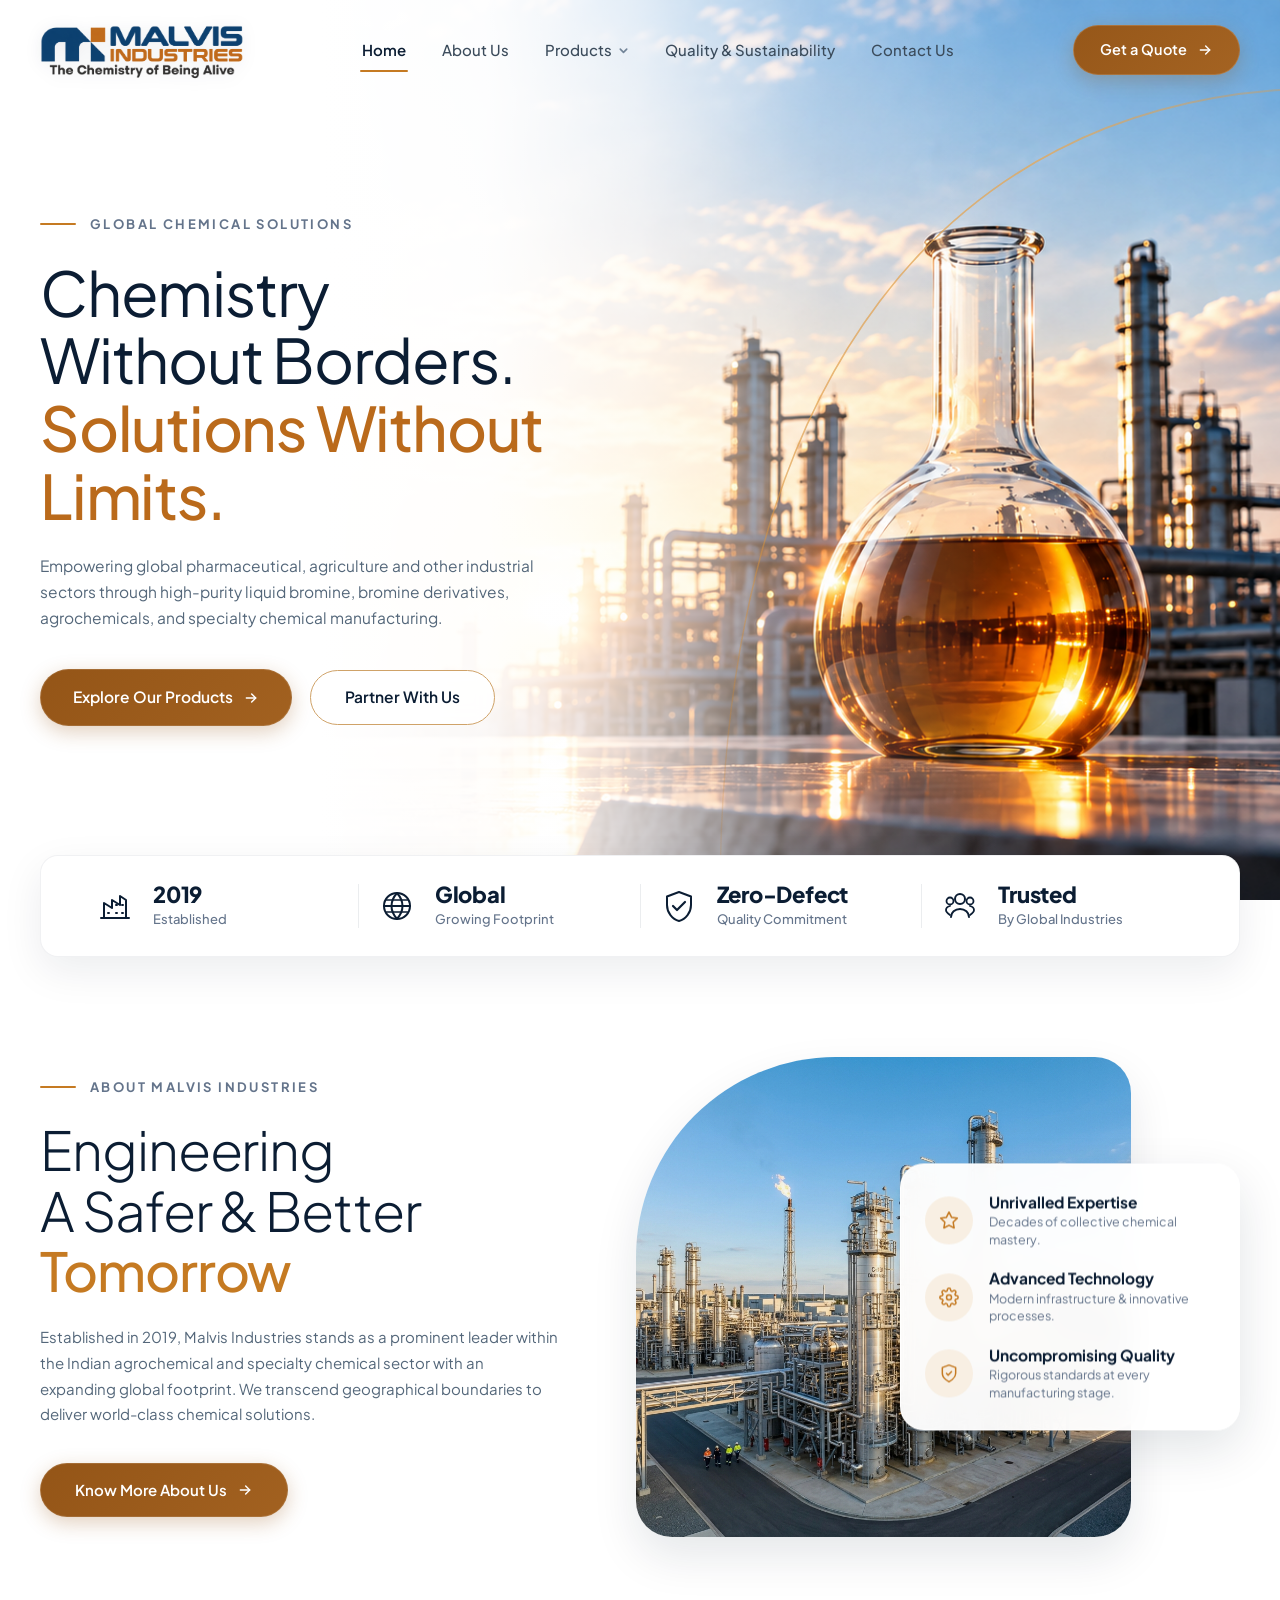
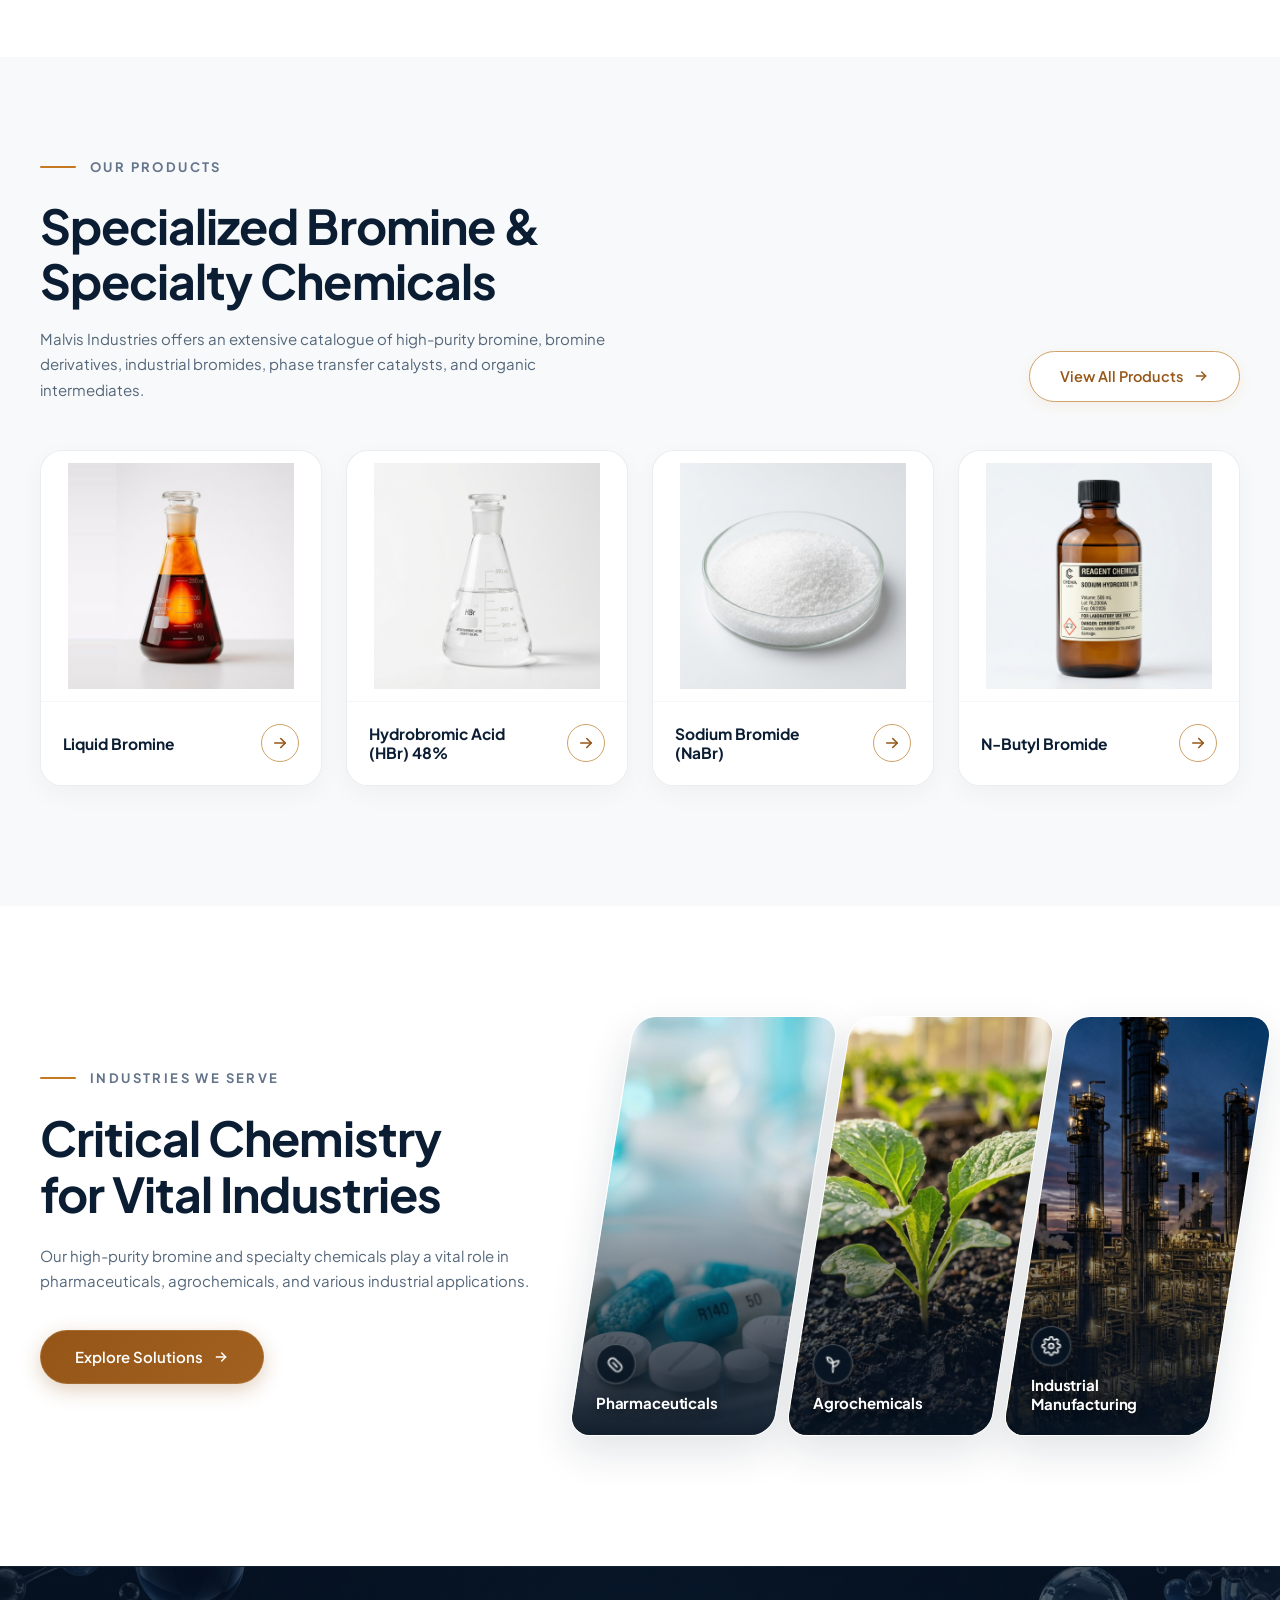
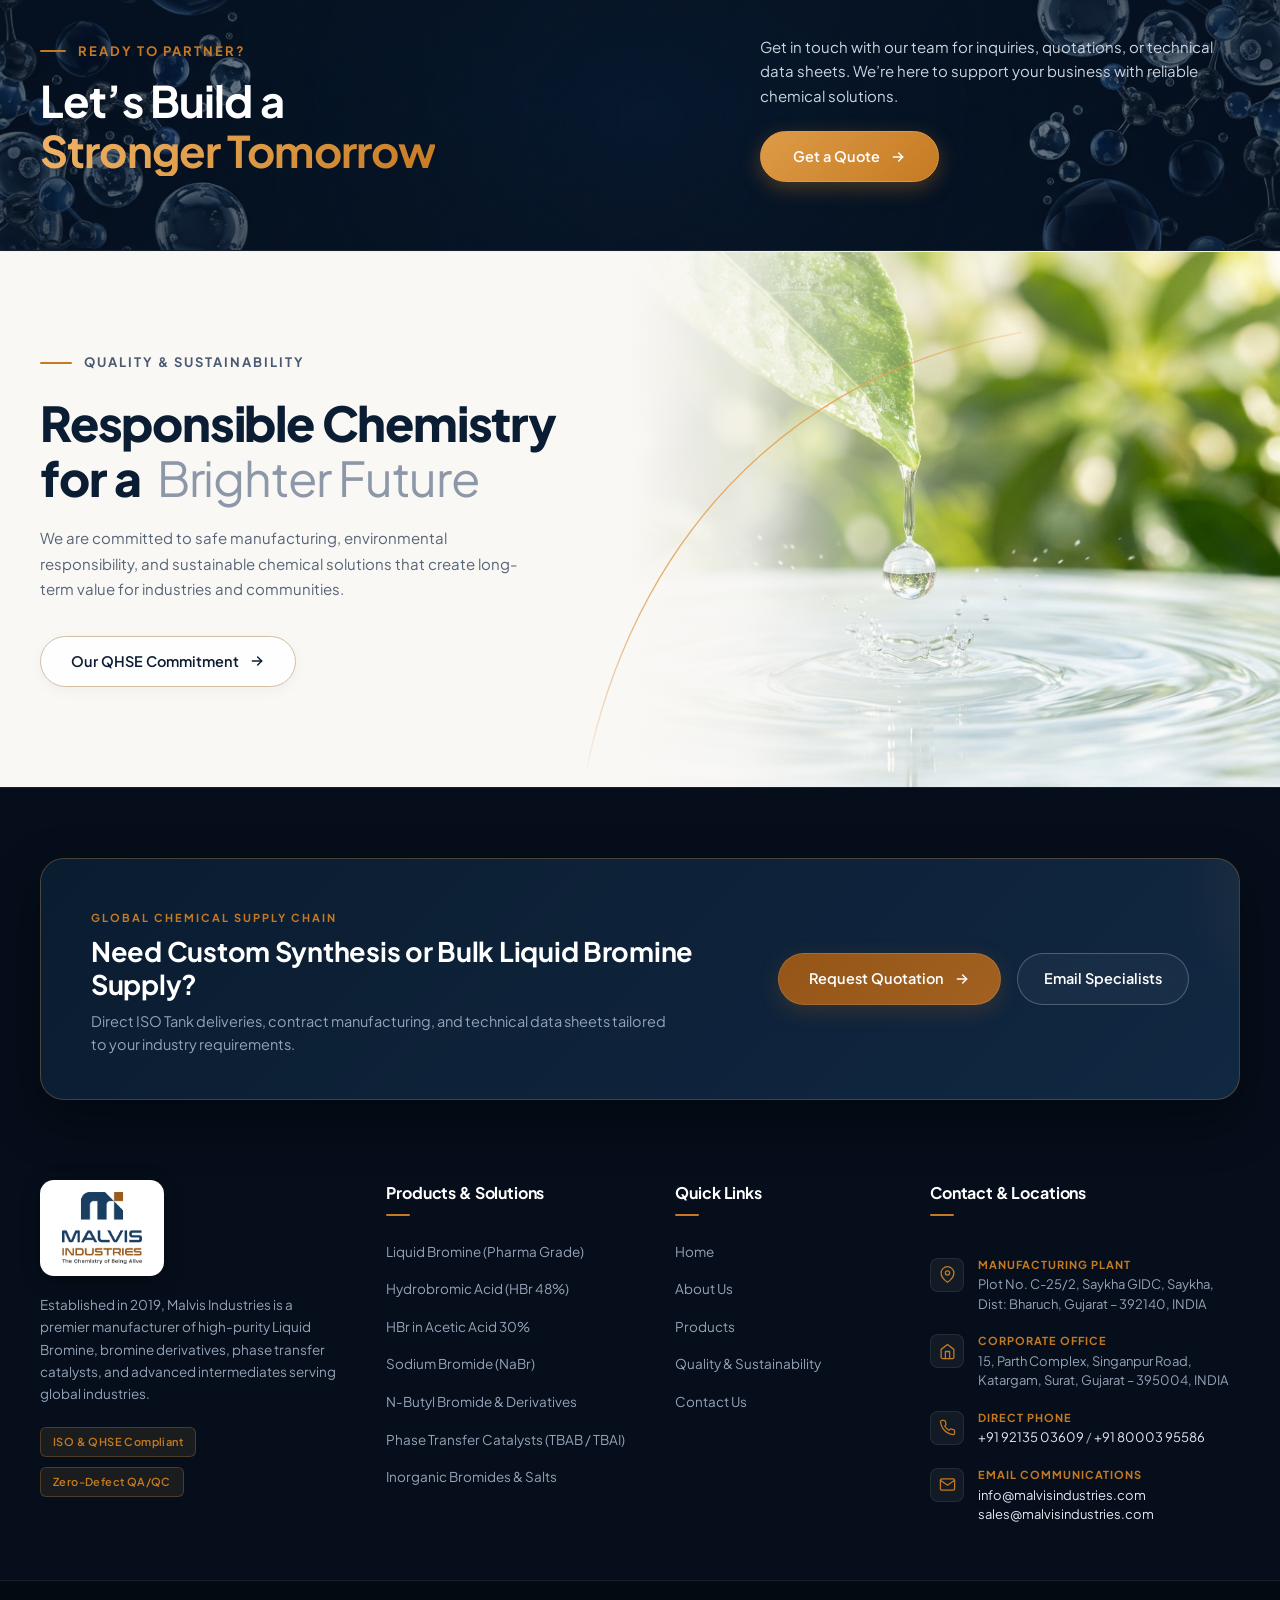
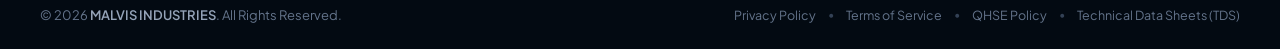
==== commit 38616db8: "Update site logos: add header and footer brand assets, responsive sizing, and favicon" ====
--- a/index.html
+++ b/index.html
@@ -10,8 +10,8 @@
   <link rel="preconnect" href="https://fonts.googleapis.com">
   <link rel="preconnect" href="https://fonts.gstatic.com" crossorigin>
   <link href="https://fonts.googleapis.com/css2?family=Plus+Jakarta+Sans:ital,wght@0,300;0,400;0,500;0,600;0,700;0,800;1,400;1,500&display=swap" rel="stylesheet">
-  
   <link rel="stylesheet" href="style.css">
+  <link rel="icon" type="image/png" href="assets/Malvis Logo_Final.png">
 </head>
 <body>
 
@@ -21,32 +21,7 @@
       
       <!-- Brand Logo -->
       <a href="#home" class="brand-logo" aria-label="MALVIS INDUSTRIES Homepage">
-        <div class="brand-top-row">
-          <div class="logo-icon-wrap">
-            <!-- 3D Beveled Ribbon M Logo (Wider Aspect Ratio) -->
-            <svg class="logo-svg" viewBox="0 0 66 42" fill="none" xmlns="http://www.w3.org/2000/svg">
-              <!-- Left Navy Vertical Bar -->
-              <rect x="0" y="3" width="16.5" height="39" fill="#081A38" rx="0.5" />
-              <!-- Left Navy Diagonal / Inward Slope -->
-              <path d="M16.5 3L33 23V42L16.5 22V3Z" fill="#050F22" />
-              <!-- Right Gold Diagonal / Inward Slope -->
-              <path d="M33 42V23L49.5 3V22L33 42Z" fill="#BA761A" />
-              <!-- Right Gold Vertical Bar -->
-              <rect x="49.5" y="3" width="16.5" height="39" fill="#E5A135" rx="0.5" />
-              
-              <!-- 3D Bevel Top Facets -->
-              <!-- Left Top Bevel (Lighter Navy) -->
-              <polygon points="0,3 16.5,3 13.5,0 0,0" fill="#1C386B" />
-              <!-- Right Top Bevel (Bright Gold Accent) -->
-              <polygon points="49.5,3 66,3 66,0 52.5,0" fill="#F8C768" />
-            </svg>
-          </div>
-          <div class="brand-name-col">
-            <span class="brand-malvis">MALVIS</span>
-            <span class="brand-industries">INDUSTRIES</span>
-          </div>
-        </div>
-        <span class="brand-tagline">The Chemistry of Being Alive</span>
+        <img src="assets/headerlogo2.png" alt="MALVIS INDUSTRIES - The Chemistry of Being Alive" class="brand-logo-img">
       </a>
 
       <!-- Desktop Navigation Menu -->
@@ -759,32 +734,8 @@
           
           <!-- Column 1: Brand & Overview -->
           <div class="footer-col footer-col-brand">
-            <a href="index.html" class="footer-logo">
-              <div class="logo-icon-wrap">
-                <svg viewBox="0 0 66 42" fill="none" xmlns="http://www.w3.org/2000/svg" class="logo-svg">
-                  <defs>
-                    <linearGradient id="footerNavyRibbonGrad" x1="0%" y1="0%" x2="100%" y2="100%">
-                      <stop offset="0%" stop-color="#4B77A8" />
-                      <stop offset="45%" stop-color="#1B3B60" />
-                      <stop offset="100%" stop-color="#0B1D33" />
-                    </linearGradient>
-                    <linearGradient id="footerGoldRibbonGrad" x1="0%" y1="0%" x2="100%" y2="100%">
-                      <stop offset="0%" stop-color="#FCD299" />
-                      <stop offset="50%" stop-color="#E5A858" />
-                      <stop offset="100%" stop-color="#A86110" />
-                    </linearGradient>
-                  </defs>
-                  <path d="M4 39L4 7C4 4.5 6.5 2.8 8.8 3.8L18 8C20.2 9 21.5 11.2 21.5 13.6V39L14 34.5L4 39Z" fill="url(#footerNavyRibbonGrad)" />
-                  <path d="M21.5 39L33 19L44.5 39L36.8 34.5L33 28L29.2 34.5L21.5 39Z" fill="#142B47" opacity="0.95" />
-                  <path d="M44.5 39V13.6C44.5 11.2 45.8 9 48 8L57.2 3.8C59.5 2.8 62 4.5 62 7V39L52 34.5L44.5 39Z" fill="url(#footerGoldRibbonGrad)" />
-                  <path d="M18 8L33 29.5L48 8L33 17L18 8Z" fill="#FFFFFF" opacity="0.85" />
-                </svg>
-              </div>
-              <div class="brand-text">
-                <span class="brand-malvis text-white">MALVIS</span>
-                <span class="brand-industries text-gold">INDUSTRIES</span>
-                <span class="brand-tagline text-light-muted">The Chemistry of Being Alive</span>
-              </div>
+            <a href="index.html" class="footer-logo" aria-label="MALVIS INDUSTRIES Homepage">
+              <img src="assets/Malvis Logo_Final.png" alt="MALVIS INDUSTRIES - The Chemistry of Being Alive" class="footer-logo-img">
             </a>
 
             <p class="footer-about-text">
--- a/style.css
+++ b/style.css
@@ -54,6 +54,7 @@
   font-size: 16px;
   -webkit-font-smoothing: antialiased;
   -moz-osx-font-smoothing: grayscale;
+  overflow-x: hidden;
 }
 
 body {
@@ -96,13 +97,13 @@
   left: 0;
   width: 100%;
   z-index: 1000;
-  padding: 24px 0;
+  padding: 16px 0;
   background: transparent;
   transition: all var(--transition-normal);
 }
 
 .navbar-header.scrolled {
-  padding: 14px 0;
+  padding: 10px 0;
   background: rgba(255, 255, 255, 0.94);
   backdrop-filter: blur(16px);
   -webkit-backdrop-filter: blur(16px);
@@ -122,69 +123,34 @@
 
 /* Brand Logo */
 .brand-logo {
-  display: flex;
-  flex-direction: column;
-  align-items: flex-start;
-  gap: 3px;
+  display: inline-flex;
+  align-items: center;
+  text-decoration: none;
   transition: transform var(--transition-fast);
-  text-decoration: none;
+  flex-shrink: 0;
 }
 
 .brand-logo:hover {
   transform: translateY(-1px);
 }
 
-.brand-top-row {
-  display: flex;
-  align-items: center;
-  gap: 14px;
-}
-
-.logo-icon-wrap {
-  width: 58px;
-  height: 37px;
-  flex-shrink: 0;
-  display: flex;
-  align-items: center;
-  justify-content: center;
-}
-
-.logo-svg {
-  width: 100%;
-  height: 100%;
-  filter: drop-shadow(0 2px 4px rgba(8, 26, 56, 0.08));
-}
-
-.brand-name-col {
-  display: flex;
-  flex-direction: column;
-  justify-content: center;
-}
-
-.brand-malvis {
-  font-size: 27px;
-  font-weight: 800;
-  letter-spacing: 1.2px;
-  line-height: 0.95;
-  color: #081A38;
-}
-
-.brand-industries {
-  font-size: 11.5px;
-  font-weight: 700;
-  letter-spacing: 4.2px;
-  line-height: 1;
-  color: #081A38;
-  margin-top: 4px;
-}
-
-.brand-tagline {
-  font-size: 11px;
-  font-weight: 500;
-  letter-spacing: 1.1px;
-  color: #72859B;
-  margin-top: 2px;
-  white-space: nowrap;
+.brand-logo-img {
+  height: 68px;
+  width: auto;
+  max-width: 290px;
+  object-fit: contain;
+  display: block;
+  transition: height var(--transition-normal), transform var(--transition-fast), filter var(--transition-fast);
+  filter: drop-shadow(0 2px 8px rgba(8, 26, 56, 0.08));
+}
+
+.brand-logo:hover .brand-logo-img {
+  transform: scale(1.02);
+  filter: drop-shadow(0 4px 12px rgba(8, 26, 56, 0.14));
+}
+
+.navbar-header.scrolled .brand-logo-img {
+  height: 52px;
 }
 
 /* Center Nav Menu */
@@ -2874,10 +2840,28 @@
 }
 
 .footer-logo {
-  display: flex;
-  align-items: center;
-  gap: 14px;
+  display: inline-flex;
+  align-items: center;
+  justify-content: center;
+  padding: 12px 22px;
+  background: #FFFFFF;
+  border-radius: 14px;
+  box-shadow: 0 4px 20px rgba(0, 0, 0, 0.25);
+  transition: transform var(--transition-fast), box-shadow var(--transition-fast);
   text-decoration: none;
+}
+
+.footer-logo:hover {
+  transform: translateY(-2px);
+  box-shadow: 0 6px 24px rgba(222, 155, 71, 0.35);
+}
+
+.footer-logo-img {
+  height: 72px;
+  width: auto;
+  max-width: 100%;
+  object-fit: contain;
+  display: block;
 }
 
 .text-white {
@@ -3296,9 +3280,17 @@
     gap: 50px;
   }
 
+  .about-visual-wrapper {
+    display: flex;
+    flex-direction: column;
+    width: 100%;
+    max-width: 700px;
+    margin: 0 auto;
+  }
+
   .about-arch-frame {
     width: 100%;
-    height: 400px;
+    height: 380px;
     border-top-left-radius: 140px;
   }
 
@@ -3417,12 +3409,14 @@
     top: 0;
     right: -100%;
     width: 300px;
+    max-width: 85vw;
     height: 100vh;
     background: #FFFFFF;
     box-shadow: -10px 0 30px rgba(0, 0, 0, 0.1);
-    padding: 90px 30px 40px;
+    padding: 90px 24px 40px;
     transition: right var(--transition-normal);
     z-index: 1000;
+    overflow-y: auto;
   }
 
   .nav-menu.active {
@@ -3432,11 +3426,11 @@
   .nav-list {
     flex-direction: column;
     align-items: flex-start;
-    gap: 24px;
+    gap: 20px;
   }
 
   .nav-link {
-    font-size: 17px;
+    font-size: 16.5px;
   }
 
   .nav-item.has-dropdown {
@@ -3506,34 +3500,145 @@
     transform: translateY(-9.5px) rotate(-45deg);
   }
 
+  /* Hero Section Mobile Full-Background Layout */
   .hero-section,
   .about-hero-page {
-    padding-top: 130px;
-    padding-bottom: 70px;
-    min-height: auto;
+    position: relative;
+    min-height: 100vh;
+    min-height: 100dvh;
+    width: 100%;
+    display: flex;
+    align-items: center;
+    justify-content: flex-start;
+    padding-top: 110px;
+    padding-bottom: 75px;
+    background-color: #FFFFFF;
+    overflow: hidden;
+  }
+
+  .golden-arc-decor {
+    display: none;
   }
 
   .hero-bg-container,
   .about-hero-bg-container {
-    position: relative;
+    position: absolute;
+    top: 0;
+    left: 0;
+    right: 0;
+    bottom: 0;
     width: 100%;
-    height: 380px;
-    margin-top: 36px;
-    border-radius: 20px;
-    overflow: hidden;
+    height: 100%;
+    margin: 0;
+    border-radius: 0;
+    box-shadow: none;
+    border: none;
+    z-index: 1;
+    pointer-events: none;
+    opacity: 1;
+    background: transparent;
+  }
+
+  .hero-bg-image,
+  .about-hero-bg-container .hero-bg-image {
+    width: 100%;
+    height: 100%;
+    object-fit: cover;
+    object-position: right center; /* Crops from left, keeping flask and refinery visual */
+    display: block;
   }
 
   .hero-bg-overlay,
   .about-hero-bg-overlay {
+    position: absolute;
+    inset: 0;
+    width: 100%;
+    height: 100%;
+    z-index: 2;
     background: linear-gradient(
-      to bottom,
-      rgba(255, 255, 255, 0) 40%,
-      rgba(255, 255, 255, 0.95) 100%
+      180deg,
+      rgba(255, 255, 255, 0.97) 0%,
+      rgba(255, 255, 255, 0.93) 45%,
+      rgba(255, 255, 255, 0.78) 72%,
+      rgba(255, 255, 255, 0.5) 100%
+    ),
+    linear-gradient(
+      90deg,
+      rgba(255, 255, 255, 0.98) 0%,
+      rgba(255, 255, 255, 0.88) 55%,
+      rgba(255, 255, 255, 0.35) 100%
     );
   }
 
-  .hero-content {
+  .hero-container,
+  .about-hero-page .hero-container {
+    position: relative;
+    z-index: 10;
+    width: 100%;
     max-width: 100%;
+    padding: 0 28px;
+    margin: 0 auto;
+  }
+
+  .hero-content,
+  .about-hero-content {
+    max-width: 600px;
+    width: 100%;
+    display: flex;
+    flex-direction: column;
+    align-items: flex-start;
+  }
+
+  .hero-eyebrow {
+    display: flex;
+    align-items: center;
+    gap: 12px;
+    margin-bottom: 20px;
+  }
+
+  .hero-title,
+  .about-hero-title {
+    font-size: clamp(32px, 5.8vw, 48px);
+    line-height: 1.15;
+    letter-spacing: -0.02em;
+    margin-bottom: 20px;
+    width: 100%;
+    display: flex;
+    flex-direction: column;
+  }
+
+  .title-line-1,
+  .title-line-2 {
+    color: var(--color-primary-navy);
+  }
+
+  .title-line-3 {
+    color: var(--color-text-highlight);
+    font-weight: 600;
+  }
+
+  .hero-description,
+  .about-hero-description {
+    font-size: 15.5px;
+    line-height: 1.65;
+    color: #334155;
+    max-width: 520px;
+    margin-bottom: 30px;
+  }
+
+  .hero-actions {
+    display: flex;
+    align-items: center;
+    gap: 16px;
+    width: 100%;
+    flex-wrap: wrap;
+  }
+
+  .stats-section {
+    position: relative;
+    z-index: 20;
+    margin-top: -35px;
+    padding: 0 28px;
   }
 
   .products-header {
@@ -3559,8 +3664,12 @@
   }
 
   .sustainability-bg-container {
-    width: 60%;
-    opacity: 0.75;
+    width: 100%;
+    opacity: 0.35;
+  }
+
+  .sustainability-arc-decor {
+    display: none;
   }
 
   .sustainability-content {
@@ -3586,24 +3695,129 @@
 
   .modal-card {
     padding: 30px 20px;
+    max-height: 92vh;
+    overflow-y: auto;
   }
 }
 
 /* Small Mobile Screens (< 600px) */
 @media (max-width: 600px) {
+  .hero-section,
+  .about-hero-page {
+    padding-top: 100px;
+    padding-bottom: 60px;
+    min-height: calc(100svh - 10px);
+  }
+
+  .hero-container,
+  .about-hero-page .hero-container {
+    padding: 0 20px;
+  }
+
+  .hero-bg-image,
+  .about-hero-bg-container .hero-bg-image {
+    object-position: 85% center; /* Keep refinery & flask on right, cropped left */
+  }
+
+  .hero-bg-overlay,
+  .about-hero-bg-overlay {
+    background: linear-gradient(
+      180deg,
+      rgba(255, 255, 255, 0.97) 0%,
+      rgba(255, 255, 255, 0.92) 50%,
+      rgba(255, 255, 255, 0.76) 78%,
+      rgba(255, 255, 255, 0.52) 100%
+    ),
+    linear-gradient(
+      90deg,
+      rgba(255, 255, 255, 0.98) 0%,
+      rgba(255, 255, 255, 0.85) 60%,
+      rgba(255, 255, 255, 0.35) 100%
+    );
+  }
+
+  .hero-eyebrow {
+    margin-bottom: 14px;
+    gap: 10px;
+  }
+
+  .eyebrow-line {
+    width: 26px;
+  }
+
+  .eyebrow-text {
+    font-size: 11px;
+    letter-spacing: 1.8px;
+  }
+
+  .hero-title,
+  .about-hero-title {
+    font-size: clamp(29px, 7.6vw, 38px);
+    line-height: 1.16;
+    margin-bottom: 16px;
+  }
+
+  .hero-description,
+  .about-hero-description {
+    font-size: 14.5px;
+    line-height: 1.6;
+    margin-bottom: 24px;
+    color: #334155;
+  }
+
+  .hero-actions {
+    flex-direction: column;
+    align-items: stretch;
+    gap: 12px;
+    width: 100%;
+  }
+
+  .hero-actions .btn-primary,
+  .hero-actions .btn-secondary {
+    width: 100%;
+    justify-content: center;
+    text-align: center;
+    padding: 13px 20px;
+    font-size: 15px;
+  }
+
   .stats-section {
     margin-top: -25px;
     padding: 0 16px;
   }
 
   .stats-card {
-    grid-template-columns: 1fr;
-    gap: 20px;
-    padding: 20px 18px;
+    display: grid;
+    grid-template-columns: repeat(2, 1fr);
+    gap: 16px;
+    padding: 18px 16px;
+    border-radius: 16px;
+    background: rgba(255, 255, 255, 0.96);
+    backdrop-filter: blur(12px);
+    -webkit-backdrop-filter: blur(12px);
   }
 
   .stat-item {
     padding: 0;
+    gap: 12px;
+  }
+
+  .stat-icon-wrap {
+    width: 38px;
+    height: 38px;
+  }
+
+  .stat-icon-svg {
+    width: 30px;
+    height: 30px;
+  }
+
+  .stat-value {
+    font-size: 18px;
+  }
+
+  .stat-label {
+    font-size: 11px;
   }
 
   .about-section,
@@ -3682,6 +3896,12 @@
     padding: 0 16px;
   }
 
+  .about-visual-wrapper {
+    display: flex;
+    flex-direction: column;
+    width: 100%;
+  }
+
   .about-arch-frame {
     height: 300px;
     border-top-left-radius: 90px;
@@ -3875,41 +4095,93 @@
     padding: 0 16px;
   }
 
-  .hero-container {
+  .hero-section,
+  .about-hero-page {
+    padding-top: 92px;
+    padding-bottom: 50px;
+    min-height: 560px;
+  }
+
+  .hero-container,
+  .about-hero-page .hero-container {
     padding: 0 16px;
   }
 
-  .logo-icon-wrap {
-    width: 44px;
-    height: 30px;
-  }
-
-  .brand-malvis {
-    font-size: 20px;
-  }
-
-  .brand-industries {
-    font-size: 9.5px;
-    letter-spacing: 2.2px;
-  }
-
-  .brand-tagline {
-    font-size: 9px;
+  .hero-bg-image,
+  .about-hero-bg-container .hero-bg-image {
+    object-position: 85% center;
+  }
+
+  .brand-logo-img {
+    height: 48px;
+    max-width: 200px;
+  }
+
+  .footer-logo-img {
+    height: 60px;
   }
 
   .btn-quote {
     display: none;
+  }
+
+  .hero-title,
+  .about-hero-title {
+    font-size: clamp(26px, 7.5vw, 32px);
+    line-height: 1.18;
+    margin-bottom: 14px;
+  }
+
+  .hero-description,
+  .about-hero-description {
+    font-size: 13.5px;
+    line-height: 1.55;
+    margin-bottom: 22px;
   }
 
   .hero-actions {
     flex-direction: column;
     width: 100%;
     align-items: stretch;
+    gap: 10px;
   }
 
   .btn-primary, .btn-secondary {
     width: 100%;
     text-align: center;
+  }
+
+  .stats-section {
+    margin-top: -20px;
+    padding: 0 14px;
+  }
+
+  .stats-card {
+    grid-template-columns: repeat(2, 1fr);
+    gap: 12px;
+    padding: 16px 12px;
+  }
+
+  .stat-item {
+    gap: 8px;
+  }
+
+  .stat-icon-wrap {
+    width: 32px;
+    height: 32px;
+  }
+
+  .stat-icon-svg {
+    width: 26px;
+    height: 26px;
+  }
+
+  .stat-value {
+    font-size: 16px;
+  }
+
+  .stat-label {
+    font-size: 10px;
   }
 }
 
@@ -4599,12 +4871,37 @@
     grid-template-columns: repeat(3, 1fr);
   }
 
+  .products-strength-section {
+    padding: 80px 0;
+    min-height: auto;
+  }
+
   .strength-content-grid {
     grid-template-columns: 1fr;
+    gap: 0;
   }
 
   .strength-empty-col {
     display: none;
+  }
+
+  .strength-content {
+    max-width: 100%;
+    margin-left: 0;
+  }
+
+  .strength-bg-img {
+    opacity: 0.35;
+    object-position: center;
+  }
+
+  .strength-bg-overlay {
+    background: linear-gradient(
+      180deg,
+      rgba(3, 12, 24, 0.94) 0%,
+      rgba(3, 12, 24, 0.88) 45%,
+      rgba(3, 12, 24, 0.96) 100%
+    );
   }
 }
 
@@ -4640,8 +4937,52 @@
     opacity: 0.2;
   }
 
+  .products-strength-section {
+    padding: 65px 0 75px;
+  }
+
+  .strength-title {
+    font-size: clamp(28px, 6vw, 36px);
+    line-height: 1.18;
+    margin-bottom: 16px;
+  }
+
+  .strength-description {
+    font-size: 14.5px;
+    line-height: 1.65;
+    color: #CBD5E1;
+    margin-bottom: 26px;
+    max-width: 100%;
+  }
+
   .strength-badges-row {
     grid-template-columns: repeat(2, 1fr);
+    gap: 14px;
+  }
+
+  .strength-badge-item {
+    background: rgba(255, 255, 255, 0.05);
+    border: 1px solid rgba(255, 255, 255, 0.1);
+    padding: 16px 14px;
+    border-radius: 12px;
+    backdrop-filter: blur(8px);
+    -webkit-backdrop-filter: blur(8px);
+    gap: 10px;
+  }
+
+  .strength-badge-icon {
+    width: 38px;
+    height: 38px;
+    border-radius: 8px;
+    background: rgba(222, 149, 59, 0.15);
+    border: 1px solid rgba(222, 149, 59, 0.35);
+  }
+
+  .strength-badge-label {
+    font-size: 13px;
+    font-weight: 600;
+    color: #F8FAFC;
+    line-height: 1.35;
   }
 }
 
@@ -4660,6 +5001,47 @@
 
   .quaternary-cards-row {
     grid-template-columns: 1fr;
+  }
+
+  .products-strength-section {
+    padding: 55px 0 65px;
+  }
+
+  .strength-title {
+    font-size: clamp(25px, 7.2vw, 30px);
+    line-height: 1.2;
+    margin-bottom: 14px;
+  }
+
+  .strength-description {
+    font-size: 13.5px;
+    line-height: 1.58;
+    margin-bottom: 22px;
+  }
+
+  .strength-badges-row {
+    grid-template-columns: repeat(2, 1fr);
+    gap: 10px;
+  }
+
+  .strength-badge-item {
+    padding: 14px 12px;
+    border-radius: 10px;
+  }
+
+  .strength-badge-icon {
+    width: 34px;
+    height: 34px;
+  }
+
+  .strength-badge-icon svg {
+    width: 18px;
+    height: 18px;
+  }
+
+  .strength-badge-label {
+    font-size: 12px;
+    line-height: 1.3;
   }
 
   .products-cta-right {
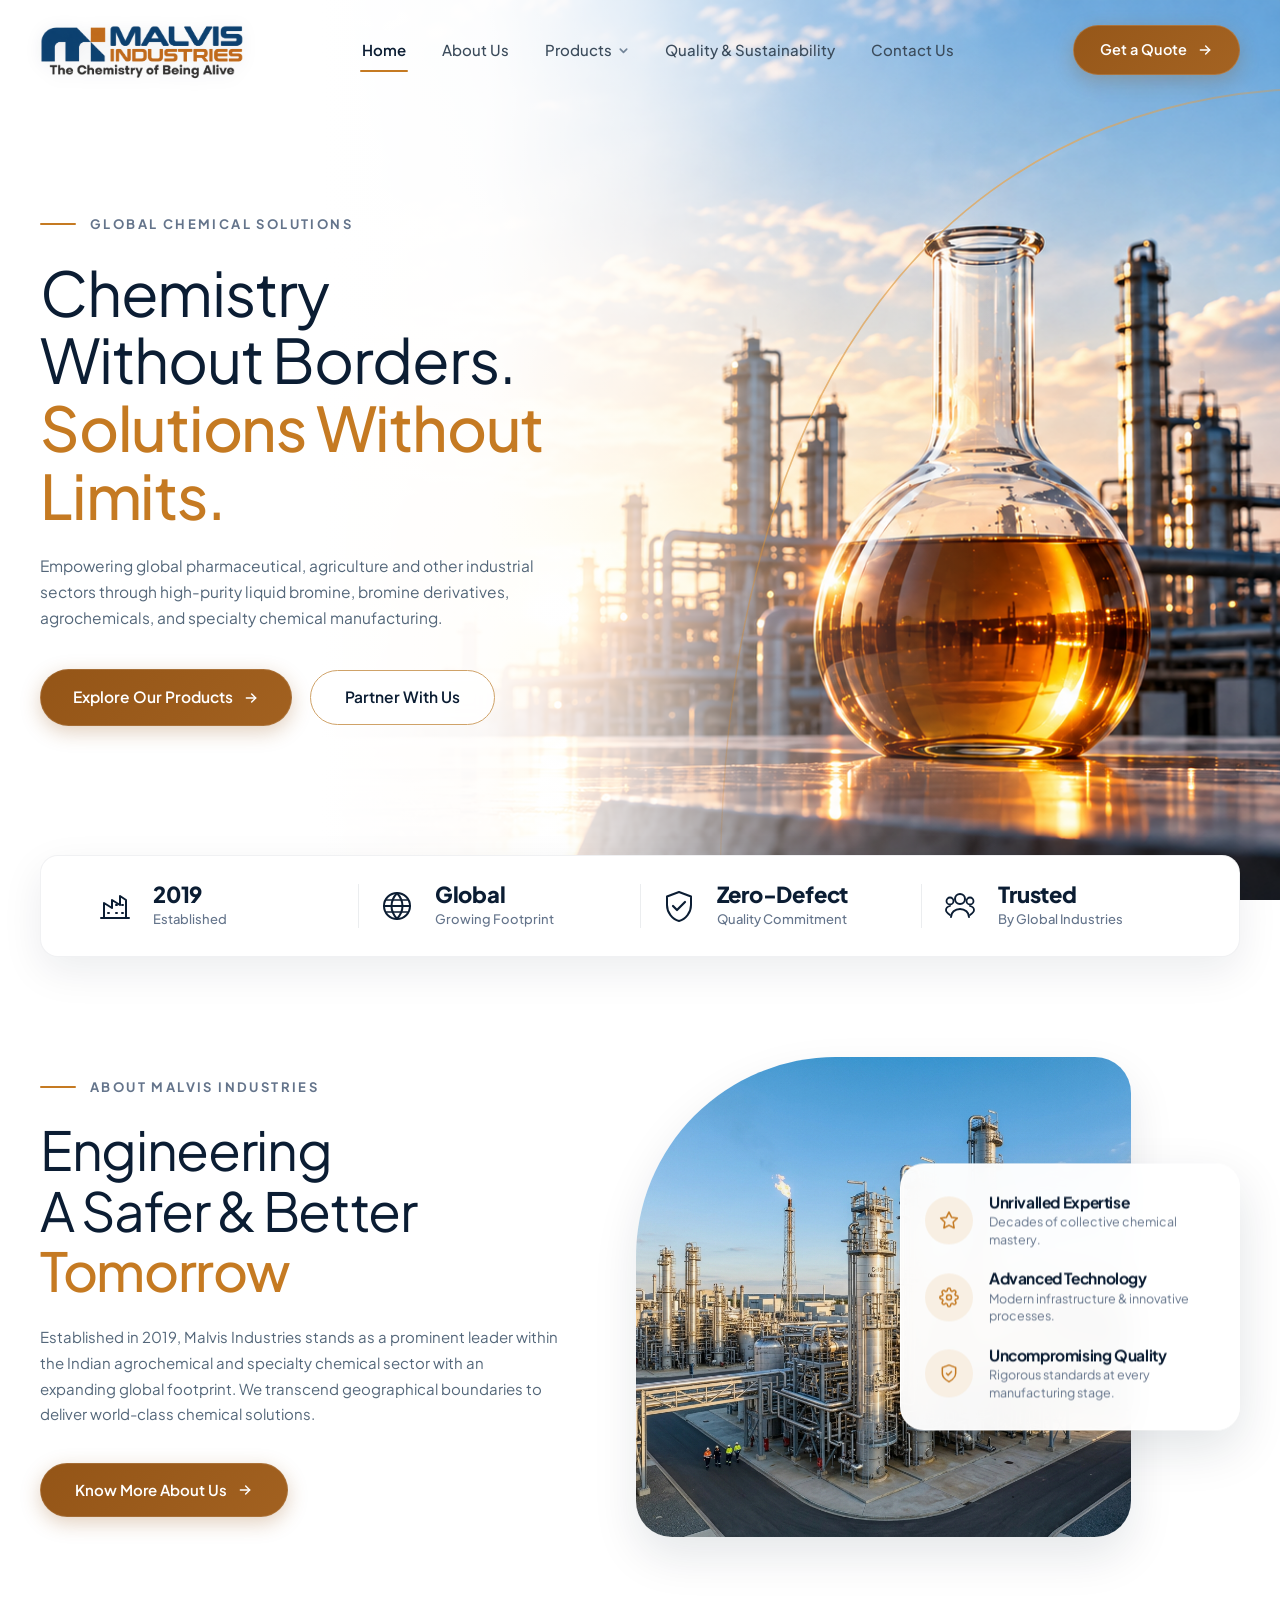
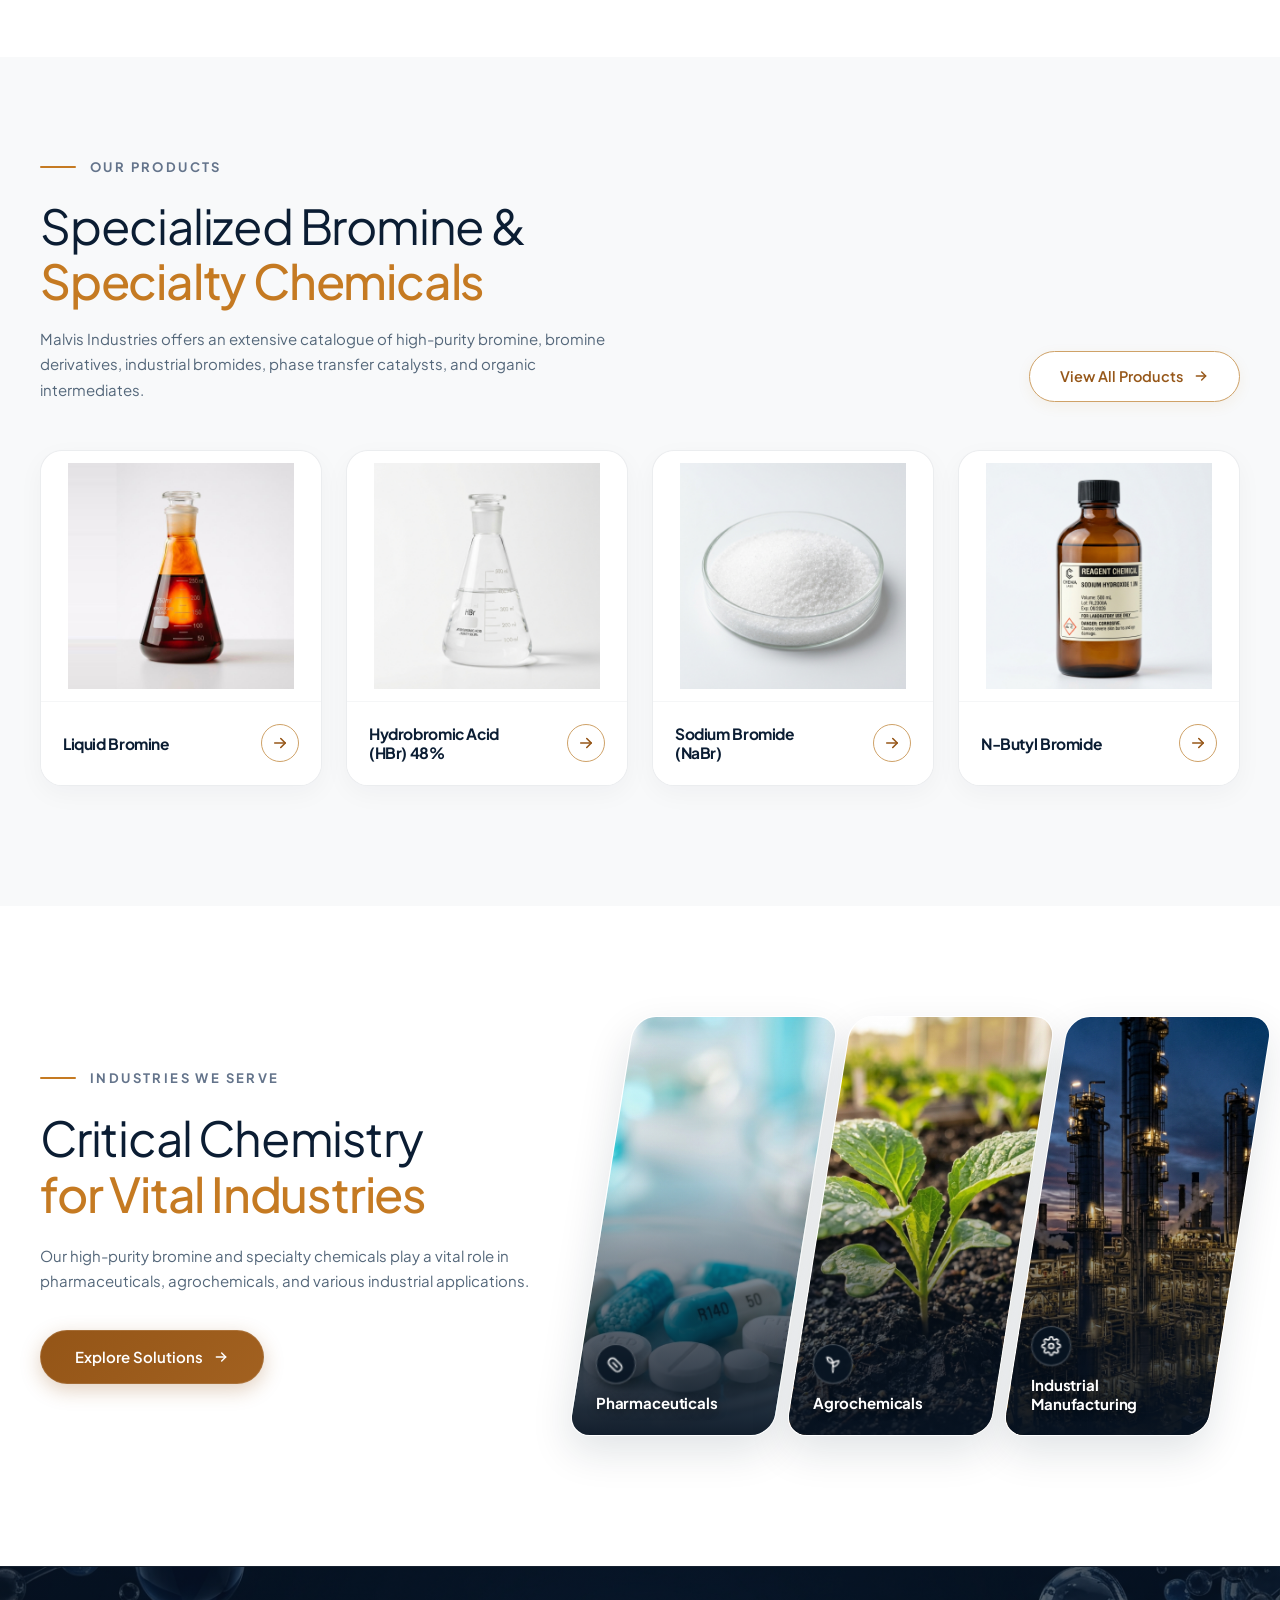
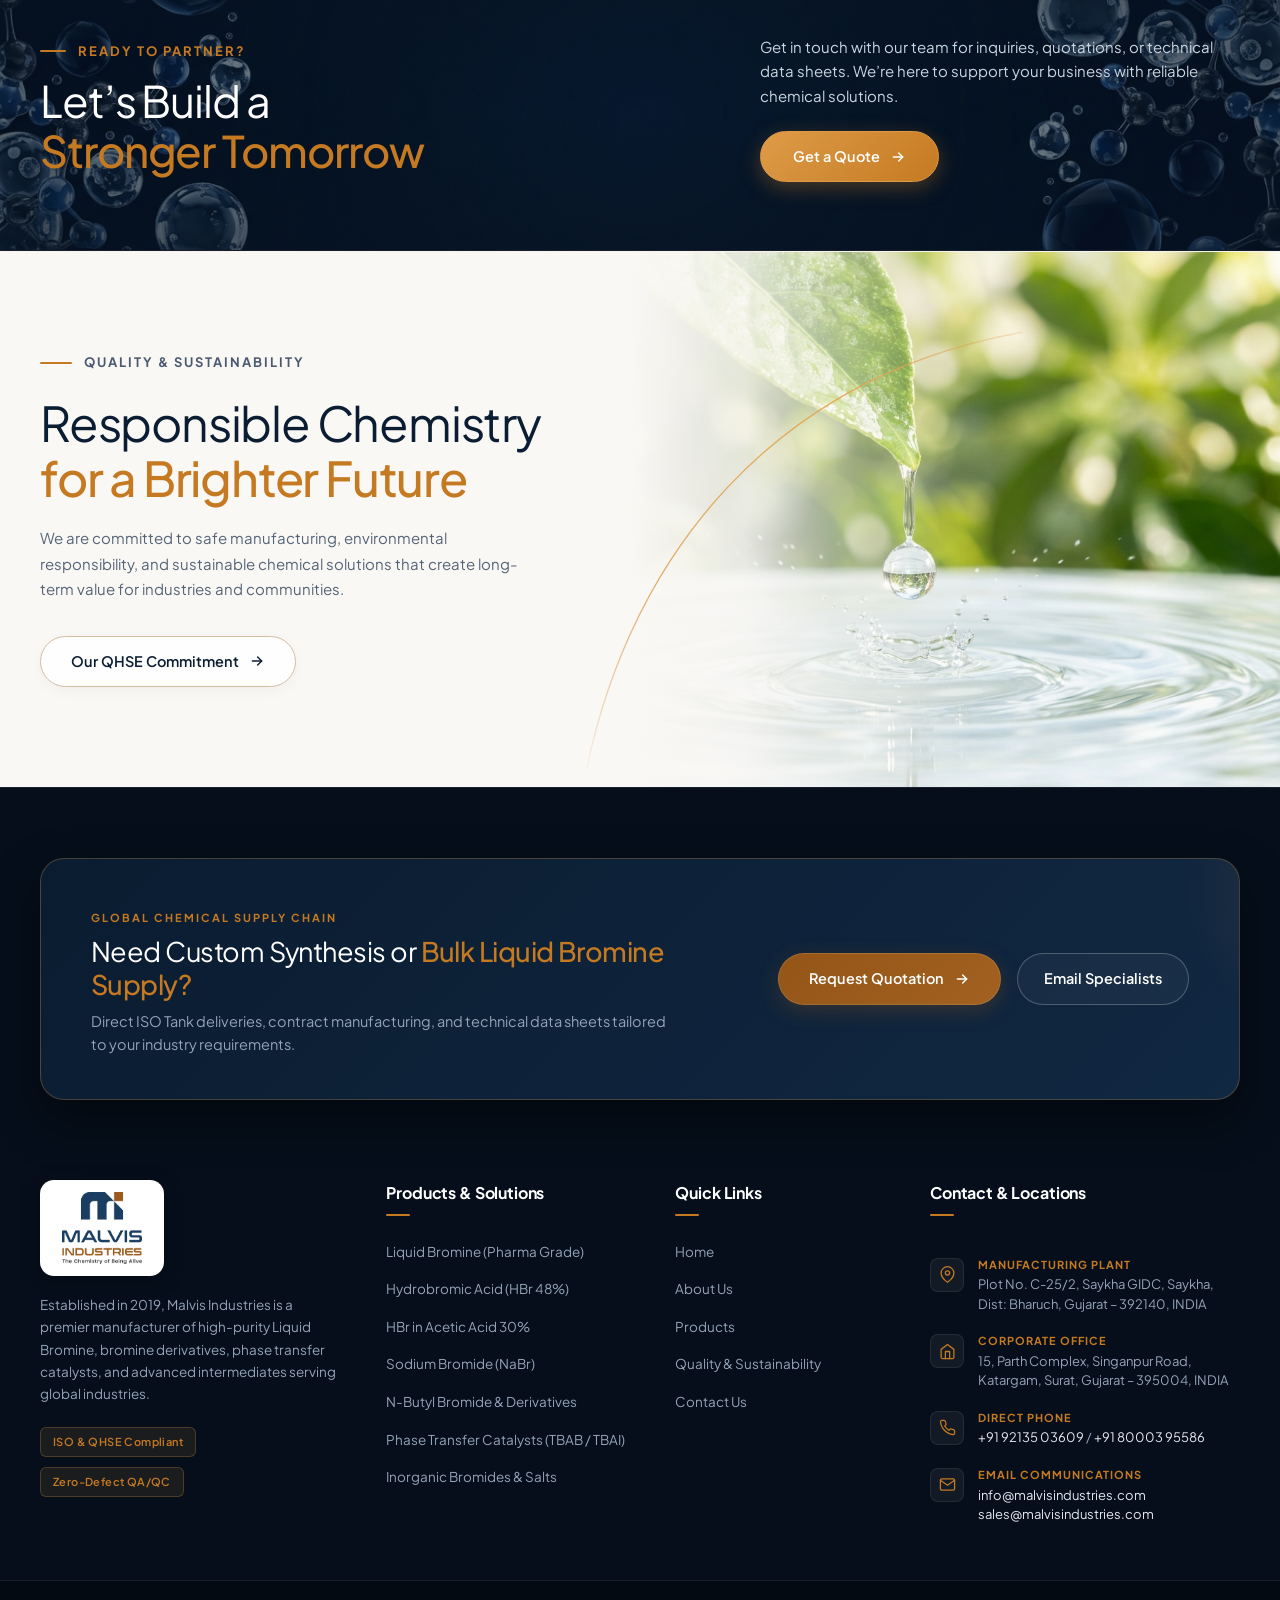
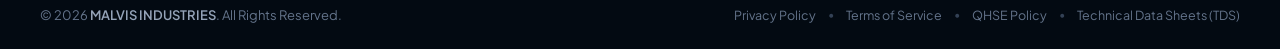
==== commit 04e319f1: "Harmonize all section and hero title typography across website to match home hero style" ====
--- a/index.html
+++ b/index.html
@@ -421,8 +421,8 @@
               <span class="eyebrow-text">OUR PRODUCTS</span>
             </div>
             <h2 class="products-title">
-              <span>Specialized Bromine &</span>
-              <span>Specialty Chemicals</span>
+              <span class="title-dark">Specialized Bromine &</span>
+              <span class="title-amber">Specialty Chemicals</span>
             </h2>
             <p class="products-subtitle">
               Malvis Industries offers an extensive catalogue of high-purity bromine, bromine derivatives, industrial bromides, phase transfer catalysts, and organic intermediates.
@@ -525,8 +525,8 @@
             </div>
             
             <h2 class="industries-title">
-              <span>Critical Chemistry</span>
-              <span>for Vital Industries</span>
+              <span class="title-dark">Critical Chemistry</span>
+              <span class="title-amber">for Vital Industries</span>
             </h2>
 
             <p class="industries-description">
@@ -677,11 +677,8 @@
           </div>
 
           <h2 class="sustainability-title">
-            <span class="sustainability-title-line">Responsible Chemistry</span>
-            <span class="sustainability-title-line">
-              <span class="text-navy">for a</span>
-              <span class="text-muted">Brighter Future</span>
-            </span>
+            <span class="title-dark">Responsible Chemistry</span>
+            <span class="title-amber">for a Brighter Future</span>
           </h2>
 
           <p class="sustainability-description">
@@ -709,7 +706,7 @@
         <div class="footer-cta-card">
           <div class="footer-cta-content">
             <span class="footer-cta-badge">Global Chemical Supply Chain</span>
-            <h3 class="footer-cta-title">Need Custom Synthesis or Bulk Liquid Bromine Supply?</h3>
+            <h3 class="footer-cta-title"><span class="title-white">Need Custom Synthesis or</span> <span class="title-amber">Bulk Liquid Bromine Supply?</span></h3>
             <p class="footer-cta-desc">Direct ISO Tank deliveries, contract manufacturing, and technical data sheets tailored to your industry requirements.</p>
           </div>
           <div class="footer-cta-actions">
--- a/style.css
+++ b/style.css
@@ -87,6 +87,44 @@
   display: block;
 }
 
+/* --- Global Typography System for Headings & Titles --- */
+h1, h2, h3, h4, h5, h6 {
+  font-family: var(--font-main);
+  font-weight: 400;
+  letter-spacing: -0.025em;
+  color: var(--color-primary-navy);
+}
+
+/* Master Title Classes (Harmonizing all page headings to hero aesthetic) */
+.title-dark,
+.title-line-dark,
+.title-line-1,
+.title-line-2,
+.bold-navy,
+.purpose-title-dark,
+.lets-build-dark {
+  color: var(--color-primary-navy) !important;
+  font-weight: 400 !important;
+}
+
+.title-amber,
+.title-line-amber,
+.title-line-3,
+.bold-amber,
+.purpose-title-amber,
+.lets-build-amber {
+  color: var(--color-amber-gold) !important;
+  font-weight: 500 !important;
+  background: none !important;
+  -webkit-background-clip: unset !important;
+  -webkit-text-fill-color: initial !important;
+}
+
+.title-white {
+  color: #FFFFFF !important;
+  font-weight: 400 !important;
+}
+
 /* ==========================================================================
    NAVIGATION BAR (HEADER)
    ========================================================================== */
@@ -899,9 +937,9 @@
 
 .about-title {
   font-size: clamp(38px, 4.2vw, 56px);
-  font-weight: 300;
+  font-weight: 400;
   line-height: 1.12;
-  letter-spacing: -0.02em;
+  letter-spacing: -0.025em;
   margin-bottom: 24px;
   display: flex;
   flex-direction: column;
@@ -909,7 +947,7 @@
 
 .title-line-dark {
   color: var(--color-primary-navy);
-  font-weight: 300;
+  font-weight: 400;
 }
 
 .title-line-amber {
@@ -1109,7 +1147,7 @@
 
 .about-hero-title {
   font-size: clamp(40px, 4.5vw, 68px);
-  font-weight: 700;
+  font-weight: 400;
   line-height: 1.1;
   letter-spacing: -0.025em;
   margin-bottom: 24px;
@@ -1123,15 +1161,14 @@
 
 .bold-navy {
   color: var(--color-primary-navy);
-  font-weight: 700;
+  font-weight: 400;
 }
 
 .bold-amber {
   color: var(--color-amber-gold);
-  font-weight: 700;
-  background: linear-gradient(135deg, #DE9B47 0%, #C57A22 100%);
-  -webkit-background-clip: text;
-  -webkit-text-fill-color: transparent;
+  font-weight: 500;
+  background: none;
+  -webkit-text-fill-color: initial;
 }
 
 .about-hero-description {
@@ -1170,11 +1207,13 @@
 
 .who-we-are-title {
   font-size: clamp(34px, 3.6vw, 46px);
-  font-weight: 800;
+  font-weight: 400;
   color: var(--color-primary-navy);
   line-height: 1.16;
   letter-spacing: -0.025em;
   margin-bottom: 24px;
+  display: flex;
+  flex-direction: column;
 }
 
 .who-we-are-text {
@@ -1401,7 +1440,7 @@
 
 .purpose-title {
   font-size: clamp(38px, 4.2vw, 56px);
-  font-weight: 800;
+  font-weight: 400;
   line-height: 1.14;
   letter-spacing: -0.025em;
   margin-bottom: 24px;
@@ -1411,15 +1450,16 @@
 
 .purpose-title-dark {
   color: var(--color-primary-navy);
-  font-weight: 800;
+  font-weight: 400;
+  display: block;
 }
 
 .purpose-title-amber {
-  color: #BA6A1B;
-  font-weight: 700;
-  background: linear-gradient(135deg, #DE953B 0%, #BA6A1B 100%);
-  -webkit-background-clip: text;
-  -webkit-text-fill-color: transparent;
+  color: var(--color-amber-gold);
+  font-weight: 500;
+  background: none;
+  -webkit-text-fill-color: initial;
+  display: block;
 }
 
 .purpose-description {
@@ -1531,22 +1571,25 @@
 
 .vision-title {
   font-size: clamp(36px, 4vw, 50px);
-  font-weight: 700;
+  font-weight: 400;
   line-height: 1.16;
-  letter-spacing: -0.02em;
+  letter-spacing: -0.025em;
   margin-bottom: 22px;
-}
-
-.title-white {
+  display: flex;
+  flex-direction: column;
+}
+
+.vision-title .title-white {
   color: #FFFFFF;
+  font-weight: 400;
   display: block;
 }
 
-.title-amber {
+.vision-title .title-amber {
   color: #DE953B;
-  background: linear-gradient(135deg, #F0B25E 0%, #DE953B 100%);
-  -webkit-background-clip: text;
-  -webkit-text-fill-color: transparent;
+  font-weight: 500;
+  background: none;
+  -webkit-text-fill-color: initial;
   display: block;
 }
 
@@ -2007,7 +2050,7 @@
 
 .lets-build-title {
   font-size: clamp(36px, 4vw, 52px);
-  font-weight: 800;
+  font-weight: 400;
   line-height: 1.15;
   letter-spacing: -0.025em;
   margin-bottom: 24px;
@@ -2017,13 +2060,16 @@
 
 .lets-build-dark {
   color: var(--color-primary-navy);
+  font-weight: 400;
+  display: block;
 }
 
 .lets-build-amber {
   color: var(--color-amber-gold);
-  background: linear-gradient(135deg, #DE9B47 0%, #C57A22 100%);
-  -webkit-background-clip: text;
-  -webkit-text-fill-color: transparent;
+  font-weight: 500;
+  background: none;
+  -webkit-text-fill-color: initial;
+  display: block;
 }
 
 .lets-build-description {
@@ -2082,9 +2128,9 @@
 
 .products-title {
   font-size: clamp(34px, 3.8vw, 48px);
-  font-weight: 700;
+  font-weight: 400;
   line-height: 1.15;
-  letter-spacing: -0.02em;
+  letter-spacing: -0.025em;
   color: var(--color-primary-navy);
   display: flex;
   flex-direction: column;
@@ -2261,9 +2307,9 @@
 
 .industries-title {
   font-size: clamp(34px, 3.8vw, 48px);
-  font-weight: 700;
+  font-weight: 400;
   line-height: 1.15;
-  letter-spacing: -0.02em;
+  letter-spacing: -0.025em;
   color: var(--color-primary-navy);
   display: flex;
   flex-direction: column;
@@ -2492,22 +2538,25 @@
 
 .banner-title {
   font-size: clamp(32px, 3.4vw, 44px);
-  font-weight: 700;
+  font-weight: 400;
   line-height: 1.15;
-  letter-spacing: -0.02em;
+  letter-spacing: -0.025em;
   display: flex;
   flex-direction: column;
 }
 
-.title-white {
+.banner-title .title-white {
   color: #FFFFFF;
-}
-
-.title-amber {
-  color: var(--color-amber-gold);
-  background: linear-gradient(135deg, #F0B369 0%, #DE9B47 50%, #C57A22 100%);
-  -webkit-background-clip: text;
-  -webkit-text-fill-color: transparent;
+  font-weight: 400;
+  display: block;
+}
+
+.banner-title .title-amber {
+  color: #DE953B;
+  font-weight: 500;
+  background: none;
+  -webkit-text-fill-color: initial;
+  display: block;
 }
 
 .banner-right {
@@ -2646,7 +2695,7 @@
 
 .sustainability-title {
   font-size: clamp(34px, 3.8vw, 48px);
-  font-weight: 800;
+  font-weight: 400;
   line-height: 1.15;
   letter-spacing: -0.025em;
   display: flex;
@@ -2660,17 +2709,18 @@
 
 .sustainability-title-line:first-child {
   color: #0B1D33;
+  font-weight: 400;
 }
 
 .sustainability-title .text-navy {
   color: #0B1D33;
-  font-weight: 800;
+  font-weight: 400;
   margin-right: 8px;
 }
 
 .sustainability-title .text-muted {
-  color: #8C98A8;
-  font-weight: 400;
+  color: var(--color-amber-gold);
+  font-weight: 500;
 }
 
 .sustainability-description {
@@ -2771,11 +2821,23 @@
 
 .footer-cta-title {
   font-size: clamp(20px, 2.2vw, 27px);
-  font-weight: 700;
+  font-weight: 400;
   color: #FFFFFF;
   line-height: 1.25;
   margin-bottom: 8px;
-  letter-spacing: -0.01em;
+  letter-spacing: -0.02em;
+}
+
+.footer-cta-title .title-white {
+  color: #FFFFFF;
+  font-weight: 400;
+  display: inline;
+}
+
+.footer-cta-title .title-amber {
+  color: #DE953B;
+  font-weight: 500;
+  display: inline;
 }
 
 .footer-cta-desc {
@@ -3614,7 +3676,7 @@
 
   .title-line-3 {
     color: var(--color-text-highlight);
-    font-weight: 600;
+    font-weight: 500;
   }
 
   .hero-description,
@@ -4304,7 +4366,7 @@
 
 .products-hero-title {
   font-size: clamp(38px, 4.2vw, 54px);
-  font-weight: 800;
+  font-weight: 400;
   line-height: 1.14;
   letter-spacing: -0.025em;
   margin-bottom: 24px;
@@ -4314,6 +4376,14 @@
 
 .products-hero-title .title-dark {
   color: var(--color-primary-navy);
+  font-weight: 400;
+  display: block;
+}
+
+.products-hero-title .title-amber {
+  color: var(--color-amber-gold);
+  font-weight: 500;
+  display: block;
 }
 
 .products-hero-description {
@@ -4712,9 +4782,24 @@
 
 .strength-title {
   font-size: clamp(34px, 3.8vw, 48px);
-  font-weight: 700;
+  font-weight: 400;
   line-height: 1.16;
+  letter-spacing: -0.025em;
   margin-bottom: 18px;
+  display: flex;
+  flex-direction: column;
+}
+
+.strength-title .title-white {
+  color: #FFFFFF;
+  font-weight: 400;
+  display: block;
+}
+
+.strength-title .title-amber {
+  color: #DE953B;
+  font-weight: 500;
+  display: block;
 }
 
 .strength-description {
@@ -4817,10 +4902,13 @@
 
 .products-cta-title {
   font-size: clamp(30px, 3.2vw, 42px);
-  font-weight: 800;
+  font-weight: 400;
   color: var(--color-primary-navy);
   line-height: 1.2;
+  letter-spacing: -0.025em;
   margin-bottom: 12px;
+  display: flex;
+  flex-direction: column;
 }
 
 .products-cta-desc {
@@ -5168,7 +5256,7 @@
 
 .quality-hero-title {
   font-size: clamp(38px, 4.4vw, 56px);
-  font-weight: 800;
+  font-weight: 400;
   line-height: 1.14;
   letter-spacing: -0.025em;
   margin-bottom: 24px;
@@ -5178,10 +5266,14 @@
 
 .quality-hero-title .title-dark {
   color: var(--color-primary-navy);
+  font-weight: 400;
+  display: block;
 }
 
 .quality-hero-title .title-amber {
   color: var(--color-amber-gold);
+  font-weight: 500;
+  display: block;
 }
 
 .quality-hero-description {
@@ -5293,7 +5385,7 @@
 
 .excellence-title {
   font-size: clamp(34px, 3.6vw, 48px);
-  font-weight: 800;
+  font-weight: 400;
   line-height: 1.15;
   letter-spacing: -0.025em;
   margin-bottom: 22px;
@@ -5303,10 +5395,14 @@
 
 .excellence-title .title-dark {
   color: var(--color-primary-navy);
+  font-weight: 400;
+  display: block;
 }
 
 .excellence-title .title-amber {
   color: var(--color-amber-gold);
+  font-weight: 500;
+  display: block;
 }
 
 .excellence-description {
@@ -5480,18 +5576,24 @@
 
 .framework-title {
   font-size: clamp(34px, 3.8vw, 48px);
-  font-weight: 800;
+  font-weight: 400;
   line-height: 1.18;
   letter-spacing: -0.025em;
   margin-bottom: 16px;
+  display: flex;
+  flex-direction: column;
 }
 
 .framework-title .title-dark {
   color: var(--color-primary-navy);
+  font-weight: 400;
+  display: block;
 }
 
 .framework-title .title-amber {
-  color: #DE953B;
+  color: var(--color-amber-gold);
+  font-weight: 500;
+  display: block;
 }
 
 .framework-desc {
@@ -5675,23 +5777,31 @@
 
 .quality-sustainability-title {
   font-size: clamp(28px, 3.2vw, 44px);
-  font-weight: 800;
+  font-weight: 400;
   line-height: 1.18;
   letter-spacing: -0.025em;
   margin-bottom: 20px;
   color: #FFFFFF;
+  display: flex;
+  flex-direction: column;
 }
 
 .quality-sustainability-title .title-line {
   display: block;
-  white-space: nowrap;
+}
+
+.quality-sustainability-title .title-white {
+  color: #FFFFFF;
+  font-weight: 400;
+  display: block;
 }
 
 .quality-sustainability-title .title-amber {
-  display: inline !important;
-  color: #DE953B;
-  background: none;
-  -webkit-text-fill-color: #DE953B;
+  display: block !important;
+  color: #DE953B !important;
+  font-weight: 500 !important;
+  background: none !important;
+  -webkit-text-fill-color: #DE953B !important;
 }
 
 .quality-sustainability-desc {
@@ -5867,7 +5977,7 @@
 
 .health-safety-title {
   font-size: clamp(34px, 3.8vw, 48px);
-  font-weight: 800;
+  font-weight: 400;
   line-height: 1.15;
   letter-spacing: -0.025em;
   margin-bottom: 20px;
@@ -5876,14 +5986,17 @@
 }
 
 .health-safety-title .title-dark {
-  color: #0A1C2E;
+  color: var(--color-primary-navy);
+  font-weight: 400;
+  display: block;
 }
 
 .health-safety-title .title-amber {
-  display: inline !important;
-  color: #DE953B !important;
+  display: block !important;
+  color: var(--color-amber-gold) !important;
+  font-weight: 500 !important;
   background: none !important;
-  -webkit-text-fill-color: #DE953B !important;
+  -webkit-text-fill-color: initial !important;
 }
 
 .health-safety-desc {
@@ -6062,17 +6175,23 @@
 
 .quality-cta-title {
   font-size: clamp(32px, 3.4vw, 44px);
-  font-weight: 800;
+  font-weight: 400;
   line-height: 1.2;
-  letter-spacing: -0.02em;
+  letter-spacing: -0.025em;
+  display: flex;
+  flex-direction: column;
 }
 
 .quality-cta-title .title-white {
   color: #FFFFFF;
+  font-weight: 400;
+  display: block;
 }
 
 .quality-cta-title .title-amber {
   color: #DE953B;
+  font-weight: 500;
+  display: block;
 }
 
 .quality-cta-right {
@@ -6294,7 +6413,7 @@
 
 .contact-hero-title {
   font-size: clamp(38px, 4.2vw, 54px);
-  font-weight: 800;
+  font-weight: 400;
   line-height: 1.12;
   letter-spacing: -0.025em;
   margin-bottom: 20px;
@@ -6303,14 +6422,17 @@
 }
 
 .contact-hero-title .title-dark {
-  color: #0A1C2E;
+  color: var(--color-primary-navy);
+  font-weight: 400;
+  display: block;
 }
 
 .contact-hero-title .title-amber {
-  display: inline !important;
-  color: #DE953B !important;
+  display: block !important;
+  color: var(--color-amber-gold) !important;
+  font-weight: 500 !important;
   background: none !important;
-  -webkit-text-fill-color: #DE953B !important;
+  -webkit-text-fill-color: initial !important;
 }
 
 .contact-hero-desc {
@@ -6468,10 +6590,12 @@
 
 .contact-form-heading {
   font-size: 32px;
-  font-weight: 800;
+  font-weight: 400;
   color: #0A1C2E;
   margin-bottom: 8px;
-  letter-spacing: -0.02em;
+  letter-spacing: -0.025em;
+  display: flex;
+  gap: 8px;
 }
 
 .contact-form-sub {
@@ -6649,10 +6773,12 @@
 
 .reach-card-heading {
   font-size: 32px;
-  font-weight: 800;
+  font-weight: 400;
   color: #FFFFFF;
   margin-bottom: 12px;
-  letter-spacing: -0.02em;
+  letter-spacing: -0.025em;
+  display: flex;
+  gap: 8px;
 }
 
 .reach-card-sub {
@@ -6801,7 +6927,7 @@
 
 .location-title {
   font-size: clamp(34px, 3.8vw, 48px);
-  font-weight: 800;
+  font-weight: 400;
   line-height: 1.15;
   letter-spacing: -0.025em;
   margin-bottom: 18px;
@@ -6810,14 +6936,17 @@
 }
 
 .location-title .title-dark {
-  color: #0A1C2E;
+  color: var(--color-primary-navy);
+  font-weight: 400;
+  display: block;
 }
 
 .location-title .title-amber {
-  display: inline !important;
-  color: #DE953B !important;
+  display: block !important;
+  color: var(--color-amber-gold) !important;
+  font-weight: 500 !important;
   background: none !important;
-  -webkit-text-fill-color: #DE953B !important;
+  -webkit-text-fill-color: initial !important;
 }
 
 .location-desc {
@@ -7013,7 +7142,7 @@
 
 .contact-cta-title {
   font-size: clamp(34px, 3.8vw, 48px);
-  font-weight: 800;
+  font-weight: 400;
   line-height: 1.15;
   letter-spacing: -0.025em;
   margin-bottom: 16px;
@@ -7023,11 +7152,14 @@
 
 .contact-cta-title .title-white {
   color: #FFFFFF;
+  font-weight: 400;
+  display: block;
 }
 
 .contact-cta-title .title-amber {
-  display: inline !important;
+  display: block !important;
   color: #DE953B !important;
+  font-weight: 500 !important;
   background: none !important;
   -webkit-text-fill-color: #DE953B !important;
 }
